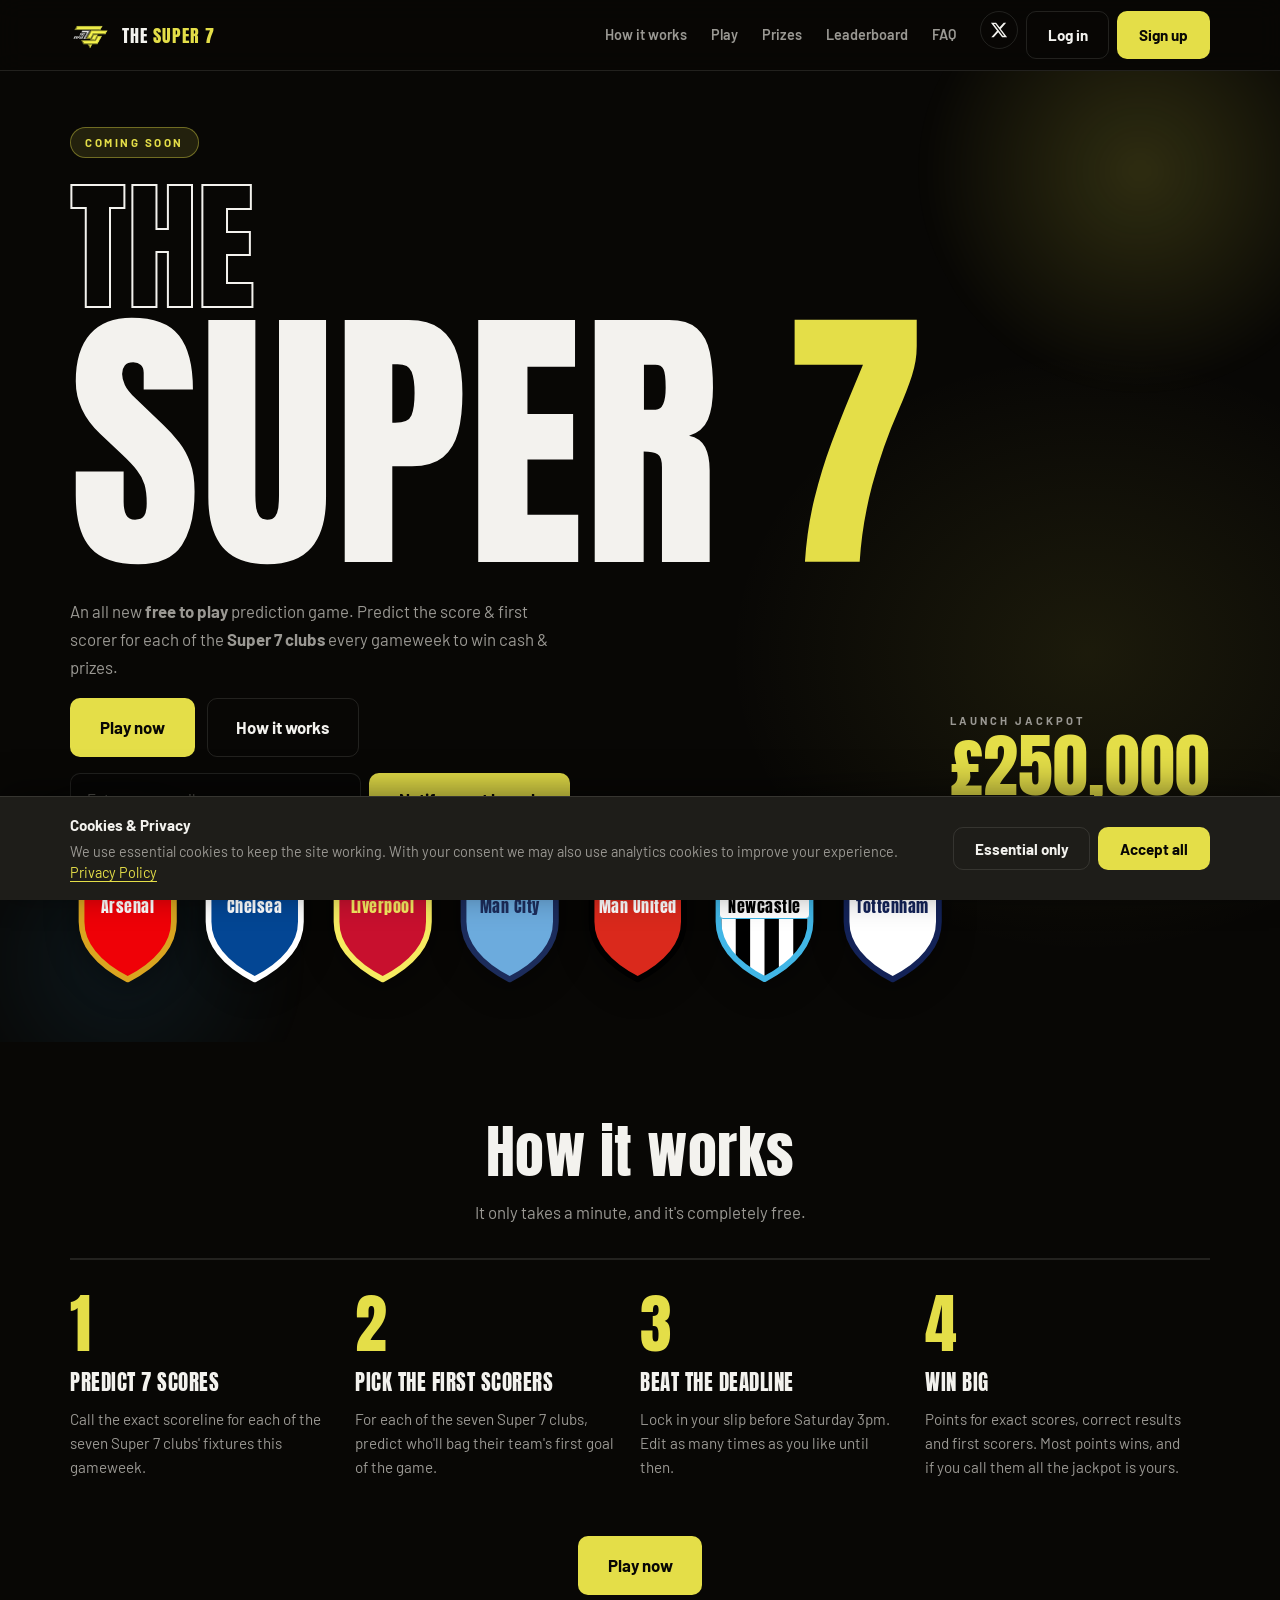
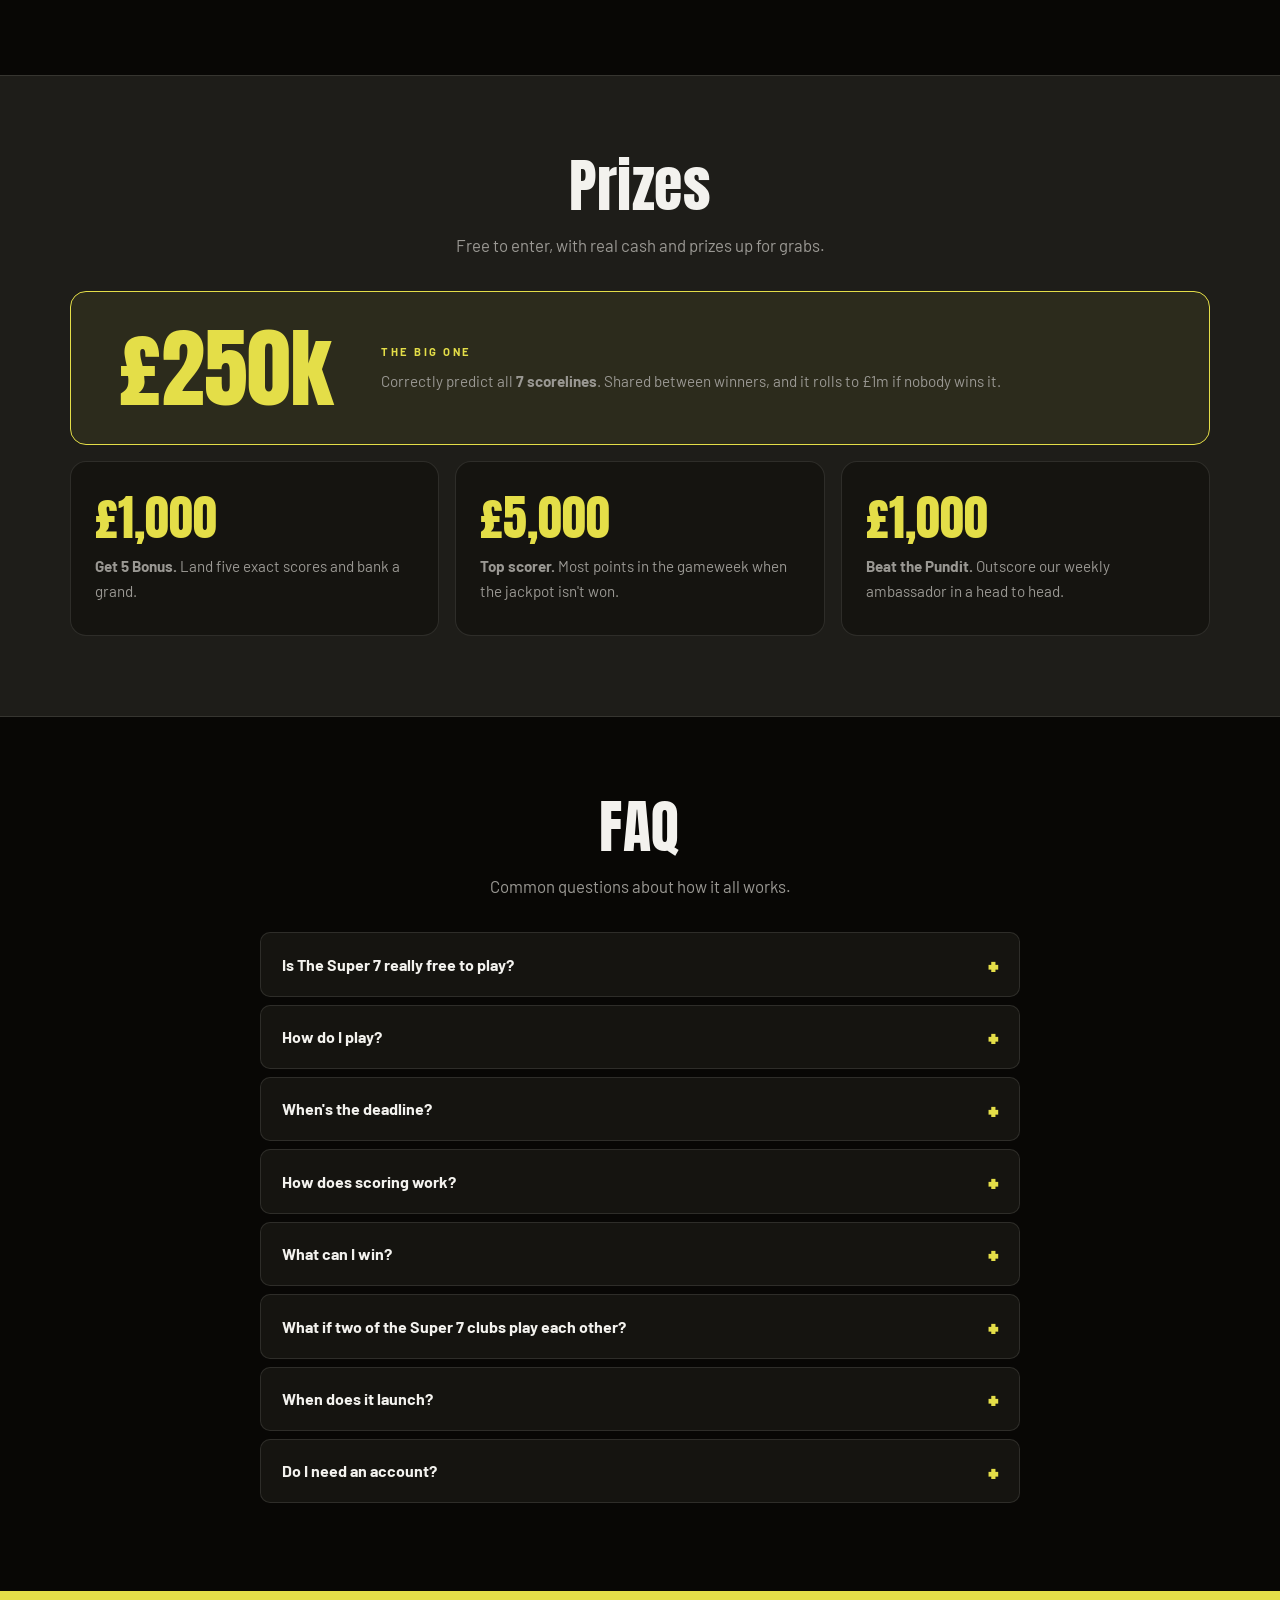
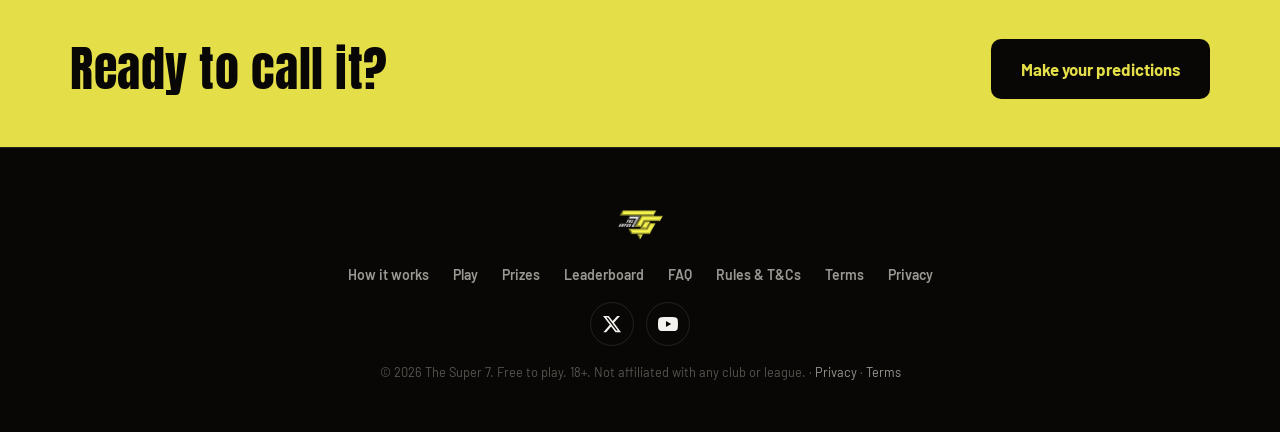
==== index.html @ 34faeeb1 "Footer: add YouTube icon link on all pages Co-Authored-By: Claude Sonnet 4.6 <noreply@anthropic.com>" ====
<!DOCTYPE html>
<html lang="en">
<head>
  <meta charset="UTF-8" />
  <meta name="viewport" content="width=device-width, initial-scale=1.0" />
  <title>The Super 7 | The Home of the Super 7</title>
  <meta name="description" content="An all new free to play football prediction game. Predict the score and first scorer for each of the Super 7 clubs every gameweek to win cash and prizes." />
  <link rel="canonical" href="https://www.thesuper7.com/" />
  <meta name="robots" content="index, follow" />
  <meta name="theme-color" content="#1A1B1D" />

  <!-- Open Graph / social sharing -->
  <meta property="og:type" content="website" />
  <meta property="og:site_name" content="The Super 7" />
  <meta property="og:title" content="The Super 7 | The Home of the Super 7" />
  <meta property="og:description" content="An all new free to play football prediction game. Predict the score and first scorer for each of the Super 7 clubs to win cash and prizes." />
  <meta property="og:url" content="https://www.thesuper7.com/" />
  <meta property="og:image" content="https://www.thesuper7.com/brand/assets/logo.png" />
  <meta name="twitter:card" content="summary" />
  <meta name="twitter:title" content="The Super 7" />
  <meta name="twitter:description" content="Free to play football prediction game. Win cash and prizes." />
  <meta name="twitter:image" content="https://www.thesuper7.com/brand/assets/logo.png" />

  <!-- Google Search Console: paste your verification token into content="" below -->
  <meta name="google-site-verification" content="REPLACE_WITH_YOUR_VERIFICATION_TOKEN" />

  <link rel="icon" href="brand/assets/logo.png" type="image/png" />
  <link rel="preconnect" href="https://fonts.googleapis.com" />
  <link rel="preconnect" href="https://fonts.gstatic.com" crossorigin />
  <link href="https://fonts.googleapis.com/css2?family=Anton&family=Barlow:wght@400;500;600;700;800&display=swap" rel="stylesheet" />
  <link rel="stylesheet" href="css/styles.css" />
</head>
<body>

  <!-- ===== Header ===== -->
  <header class="site-header" id="top">
    <div class="container header-inner">
      <a class="brand" href="index.html">
        <img src="brand/assets/logo.png" alt="" class="brand-mark" />
        <span class="brand-word"><span class="brand-the">THE</span> <span class="brand-s7">SUPER 7</span></span>
      </a>
      <nav class="nav" id="nav">
        <a href="#how">How it works</a>
        <a href="game.html">Play</a>
        <a href="#prizes">Prizes</a>
        <a href="leaderboard.html">Leaderboard</a>
        <a href="#faq">FAQ</a>
      </nav>
      <div class="header-actions">
        <a class="social social-sm" href="https://x.com/_TheSuper7_" target="_blank" rel="noopener" aria-label="The Super 7 on X">
          <svg viewBox="0 0 24 24" width="18" height="18" fill="currentColor" aria-hidden="true">
            <path d="M18.244 2.25h3.308l-7.227 8.26 8.502 11.24H16.17l-5.214-6.817L4.99 21.75H1.68l7.73-8.835L1.254 2.25H8.08l4.713 6.231zm-1.161 17.52h1.833L7.084 4.126H5.117z"/>
          </svg>
        </a>
        <a href="#" class="btn btn-ghost">Log in</a>
        <a href="#" class="btn btn-primary">Sign up</a>
      </div>
      <button class="menu-toggle" id="menuToggle" aria-label="Menu">&#9776;</button>
    </div>
  </header>

  <!-- ===== Hero ===== -->
  <section class="hero">
    <div class="hero-bg" aria-hidden="true"></div>
    <div class="container hero-inner">
      <p class="eyebrow">Coming soon</p>
      <h1 class="hero-title">
        <span class="ht-outline">THE</span>
        <span class="ht-main"><span class="ht-solid">SUPER</span> <span class="ht-accent">7</span></span>
      </h1>
      <div class="hero-foot">
        <div class="hero-foot-text">
          <p class="hero-sub">An all new <strong>free to play</strong> prediction game. Predict the score &amp; first scorer for each of the <strong>Super 7 clubs</strong> every gameweek to win cash &amp; prizes.</p>
          <div class="hero-cta">
            <a href="game.html" class="btn btn-primary btn-lg">Play now</a>
            <a href="#how" class="btn btn-ghost btn-lg">How it works</a>
          </div>
          <form class="notify" id="notify">
            <input type="email" id="notifyEmail" class="notify-input" placeholder="Enter your email" aria-label="Email address" required />
            <button type="submit" class="btn btn-primary btn-lg" id="notifyBtn">Notify me at launch</button>
          </form>
          <p class="notify-msg" id="notifyMsg" hidden>You're on the list. We'll email you the moment we kick off.</p>
        </div>
        <div class="jackpot">
          <span class="jackpot-label">Launch jackpot</span>
          <span class="jackpot-amount">£250,000</span>
          <span class="jackpot-note">Rolls over to £1,000,000</span>
        </div>
      </div>
      <div class="club-row" id="clubRow" aria-label="The Super 7 clubs"></div>
    </div>
  </section>

  <!-- ===== How it works ===== -->
  <section class="section" id="how">
    <div class="container">
      <h2 class="section-title">How it works</h2>
      <p class="section-lead">It only takes a minute, and it's completely free.</p>
      <div class="steps">
        <div class="step">
          <span class="step-num">1</span>
          <h3>Predict 7 scores</h3>
          <p>Call the exact scoreline for each of the seven Super 7 clubs' fixtures this gameweek.</p>
        </div>
        <div class="step">
          <span class="step-num">2</span>
          <h3>Pick the first scorers</h3>
          <p>For each of the seven Super 7 clubs, predict who'll bag their team's first goal of the game.</p>
        </div>
        <div class="step">
          <span class="step-num">3</span>
          <h3>Beat the deadline</h3>
          <p>Lock in your slip before Saturday 3pm. Edit as many times as you like until then.</p>
        </div>
        <div class="step">
          <span class="step-num">4</span>
          <h3>Win big</h3>
          <p>Points for exact scores, correct results and first scorers. Most points wins, and if you call them all the jackpot is yours.</p>
        </div>
      </div>
      <div class="section-cta">
        <a href="game.html" class="btn btn-primary btn-lg">Play now</a>
      </div>
    </div>
  </section>

  <!-- ===== Prizes ===== -->
  <section class="section section-alt" id="prizes">
    <div class="container">
      <h2 class="section-title">Prizes</h2>
      <p class="section-lead">Free to enter, with real cash and prizes up for grabs.</p>
      <div class="prizes">
        <div class="prize prize-feature">
          <span class="prize-amount">£250k</span>
          <div class="prize-body">
            <span class="prize-tag">The big one</span>
            <p>Correctly predict all <strong>7 scorelines</strong>. Shared between winners, and it rolls to £1m if nobody wins it.</p>
          </div>
        </div>
        <div class="prize">
          <span class="prize-amount">£1,000</span>
          <p><strong>Get 5 Bonus.</strong> Land five exact scores and bank a grand.</p>
        </div>
        <div class="prize">
          <span class="prize-amount">£5,000</span>
          <p><strong>Top scorer.</strong> Most points in the gameweek when the jackpot isn't won.</p>
        </div>
        <div class="prize">
          <span class="prize-amount">£1,000</span>
          <p><strong>Beat the Pundit.</strong> Outscore our weekly ambassador in a head to head.</p>
        </div>
      </div>
    </div>
  </section>

  <!-- ===== FAQ ===== -->
  <section class="section" id="faq">
    <div class="container">
      <h2 class="section-title">FAQ</h2>
      <p class="section-lead">Common questions about how it all works.</p>
      <div class="faq">
        <details class="faq-item">
          <summary>Is The Super 7 really free to play?</summary>
          <p>Yes, completely free. There's no entry fee and no purchase required. Just make your predictions and you're in with a chance to win cash and prizes.</p>
        </details>
        <details class="faq-item">
          <summary>How do I play?</summary>
          <p>Each gameweek you predict the final score of all seven Super 7 clubs' games, and pick each club's first goalscorer. Lock in your slip before the deadline and you're done.</p>
        </details>
        <details class="faq-item">
          <summary>When's the deadline?</summary>
          <p>Before the first of the seven games kicks off (usually Saturday at 3pm). You can edit your slip as many times as you like right up until then.</p>
        </details>
        <details class="faq-item">
          <summary>How does scoring work?</summary>
          <p>You earn points for correct results, more points for nailing the exact scoreline, and bonus points for calling a club's first goalscorer. The player with the most points wins. Full detail is in the <a href="rules.html">Rules &amp; T&amp;Cs</a>.</p>
        </details>
        <details class="faq-item">
          <summary>What can I win?</summary>
          <p>Cash and prizes every gameweek, including a rolling jackpot if you predict everything correctly. Exact prizes are confirmed in the <a href="rules.html">Rules &amp; T&amp;Cs</a>.</p>
        </details>
        <details class="faq-item">
          <summary>What if two of the Super 7 clubs play each other?</summary>
          <p>That derby fills one slot and a selected "wildcard" fixture fills the seventh, so you're always making seven predictions.</p>
        </details>
        <details class="faq-item">
          <summary>When does it launch?</summary>
          <p>Very soon. Drop your email in the <a href="#notify">Notify me</a> box at the top and we'll let you know the moment it goes live.</p>
        </details>
        <details class="faq-item">
          <summary>Do I need an account?</summary>
          <p>At launch you'll create a free account to save your slips and track your standing on the leaderboard. This site is currently a preview, so no account is needed yet.</p>
        </details>
      </div>
    </div>
  </section>

  <!-- ===== CTA strip ===== -->
  <section class="cta-strip">
    <div class="container cta-inner">
      <h2>Ready to call it?</h2>
      <a href="game.html" class="btn btn-primary btn-lg">Make your predictions</a>
    </div>
  </section>

  <!-- ===== Footer ===== -->
  <footer class="site-footer">
    <div class="container footer-inner">
      <div class="footer-brand">
        <img src="brand/assets/logo.png" alt="The Super 7" class="brand-mark" />
      </div>
      <nav class="footer-nav">
        <a href="#how">How it works</a>
        <a href="game.html">Play</a>
        <a href="#prizes">Prizes</a>
        <a href="leaderboard.html">Leaderboard</a>
        <a href="#faq">FAQ</a>
        <a href="rules.html">Rules &amp; T&amp;Cs</a>
        <a href="terms.html">Terms</a>
        <a href="privacy.html">Privacy</a>
      </nav>
      <div class="socials">
        <a class="social" href="https://x.com/_TheSuper7_" target="_blank" rel="noopener" aria-label="The Super 7 on X (Twitter)">
          <svg viewBox="0 0 24 24" width="20" height="20" fill="currentColor" aria-hidden="true">
            <path d="M18.244 2.25h3.308l-7.227 8.26 8.502 11.24H16.17l-5.214-6.817L4.99 21.75H1.68l7.73-8.835L1.254 2.25H8.08l4.713 6.231zm-1.161 17.52h1.833L7.084 4.126H5.117z"/>
          </svg>
        </a>
        <a class="social" href="https://www.youtube.com/@thesuper7official" target="_blank" rel="noopener" aria-label="The Super 7 on YouTube">
          <svg viewBox="0 0 24 24" width="20" height="20" fill="currentColor" aria-hidden="true">
            <path d="M23.498 6.186a3.016 3.016 0 0 0-2.122-2.136C19.505 3.545 12 3.545 12 3.545s-7.505 0-9.377.505A3.017 3.017 0 0 0 .502 6.186C0 8.07 0 12 0 12s0 3.93.502 5.814a3.016 3.016 0 0 0 2.122 2.136c1.871.505 9.376.505 9.376.505s7.505 0 9.377-.505a3.015 3.015 0 0 0 2.122-2.136C24 15.93 24 12 24 12s0-3.93-.502-5.814zM9.545 15.568V8.432L15.818 12l-6.273 3.568z"/>
          </svg>
        </a>
      </div>
      <p class="footer-legal">&copy; <span id="year"></span> The Super 7. Free to play. 18+. Not affiliated with any club or league. &middot; <a href="privacy.html">Privacy</a> &middot; <a href="terms.html">Terms</a></p>
    </div>
  </footer>

  <!-- ===== Cookie banner ===== -->
  <div class="cookie-banner" id="cookieBanner" role="dialog" aria-label="Cookie preferences">
    <div class="cookie-inner container">
      <div class="cookie-text">
        <strong>Cookies &amp; Privacy</strong>
        <p>We use essential cookies to keep the site working. With your consent we may also use analytics cookies to improve your experience. <a href="privacy.html">Privacy Policy</a></p>
      </div>
      <div class="cookie-actions">
        <button class="btn btn-ghost" id="cookieEssential">Essential only</button>
        <button class="btn btn-primary" id="cookieAccept">Accept all</button>
      </div>
    </div>
  </div>

  <script src="js/app.js"></script>
</body>
</html>
---- css/styles.css ----
/* The Super 7— styles */
@import url("../brand/tokens.css");

/* ============================================================
   Reset & base
   ============================================================ */
*, *::before, *::after { box-sizing: border-box; }

html { scroll-behavior: smooth; scroll-padding-top: 80px; }

body {
  margin: 0;
  font-family: var(--s7-font-body);
  background: var(--s7-ink);
  color: var(--s7-text);
  line-height: 1.6;
  -webkit-font-smoothing: antialiased;
}

h1, h2, h3 {
  font-family: var(--s7-font-display);
  font-weight: 400;
  letter-spacing: 0.5px;
  line-height: 1.05;
}
a { color: inherit; text-decoration: none; }
img { max-width: 100%; display: block; }

.container { width: min(1140px, 92vw); margin: 0 auto; }

/* ============================================================
   Buttons
   ============================================================ */
.btn {
  display: inline-flex;
  align-items: center;
  justify-content: center;
  gap: var(--sp-2);
  padding: 0.7rem 1.3rem;
  border-radius: var(--s7-radius);
  font-family: var(--s7-font-body);
  font-weight: 700;
  font-size: 0.95rem;
  cursor: pointer;
  border: 1.5px solid transparent;
  transition: transform 0.12s ease, background 0.15s ease,
              color 0.15s ease, border-color 0.15s ease, box-shadow 0.2s ease;
  white-space: nowrap;
}
.btn:hover { transform: translateY(-2px); }
.btn:active { transform: translateY(0); }

.btn-primary {
  background: var(--s7-yellow);
  color: var(--s7-ink);
}
.btn-primary:hover {
  background: var(--s7-yellow-hover);
  box-shadow: 0 10px 26px oklch(0.88 0.165 107 / 0.38);
}
.btn-primary:disabled {
  background: var(--s7-graphite);
  color: var(--s7-slate);
  cursor: not-allowed;
  transform: none;
  box-shadow: none;
}
.btn-ghost {
  background: transparent;
  color: var(--s7-text);
  border-color: var(--s7-border);
}
.btn-ghost:hover {
  border-color: var(--s7-yellow);
  color: var(--s7-yellow);
}
.btn-lg { padding: 0.95rem 1.8rem; font-size: 1.05rem; }

/* ============================================================
   Header
   ============================================================ */
.site-header {
  position: sticky;
  top: 0;
  z-index: 50;
  background: oklch(0.13 0.008 95 / 0.88);
  backdrop-filter: blur(12px);
  -webkit-backdrop-filter: blur(12px);
  border-bottom: 1px solid var(--s7-border);
}
.header-inner {
  display: flex;
  align-items: center;
  gap: var(--sp-6);
  height: 70px;
}
.brand { display: flex; align-items: center; gap: var(--sp-3); }
.brand-mark { height: 40px; width: auto; }
.footer-brand .brand-mark { height: 52px; }
.brand-word {
  font-family: var(--s7-font-display);
  font-size: 1.15rem;
  letter-spacing: 1px;
  line-height: 1;
  white-space: nowrap;
}
.brand-the { color: var(--s7-offwhite); }
.brand-s7  { color: var(--s7-yellow); }

.nav {
  display: flex;
  gap: var(--sp-6);
  margin-left: auto;
  font-weight: 600;
  font-size: 0.9rem;
}
.nav a {
  color: var(--s7-text-muted);
  transition: color 0.15s;
}
.nav a:hover { color: var(--s7-yellow); }

.header-actions { display: flex; gap: var(--sp-2); }
.menu-toggle {
  display: none;
  background: none;
  border: 0;
  color: var(--s7-text);
  font-size: 1.5rem;
  cursor: pointer;
  padding: var(--sp-2);
}

/* ============================================================
   Hero
   ============================================================ */
.hero {
  position: relative;
  padding: 3.5rem 0 3.5rem;
  overflow: hidden;
}

.hero-bg {
  position: absolute;
  inset: 0;
  z-index: 0;
  background:
    radial-gradient(600px 500px at 85% 60%,
      oklch(0.88 0.165 107 / 0.09), transparent 60%);
}

.hero-inner {
  position: relative;
  z-index: 1;
}

.eyebrow {
  display: inline-block;
  background: oklch(0.88 0.165 107 / 0.12);
  border: 1px solid oklch(0.88 0.165 107 / 0.4);
  color: var(--s7-yellow);
  font-weight: 700;
  font-size: 0.72rem;
  letter-spacing: 2.5px;
  text-transform: uppercase;
  padding: 0.32rem 0.9rem;
  border-radius: 999px;
  margin: 0 0 var(--sp-4);
}

/* Stacked headline — THE (outline) / SUPER (solid) / 7 (accent) */
.hero-title {
  display: flex;
  flex-direction: column;
  margin: 0;
  gap: 0;
}
.ht-outline {
  font-family: var(--s7-font-display);
  font-size: clamp(3rem, 11vw, 9rem);
  color: transparent;
  -webkit-text-stroke: 2px var(--s7-offwhite);
  line-height: 1.05;
}
.ht-main {
  display: block;
  font-family: var(--s7-font-display);
  font-size: clamp(4.5rem, 22vw, 18rem);
  line-height: 0.87;
  white-space: nowrap;
}
.ht-solid { color: var(--s7-offwhite); }
.ht-accent { color: var(--s7-yellow); }

/* Hero footer: copy left, jackpot right */
.hero-foot {
  display: flex;
  align-items: flex-end;
  justify-content: space-between;
  gap: var(--sp-8);
  margin-top: var(--sp-8);
  flex-wrap: wrap;
}
.hero-foot-text {
  display: flex;
  flex-direction: column;
  gap: var(--sp-4);
  max-width: 500px;
}
.hero-sub {
  margin: 0;
  color: var(--s7-text-muted);
  font-size: 1.05rem;
  line-height: 1.65;
}
.hero-cta {
  display: flex;
  gap: var(--sp-3);
  flex-wrap: wrap;
}

/* Notify form */
.notify {
  display: flex;
  gap: var(--sp-2);
  flex-wrap: wrap;
}
.notify-input {
  flex: 1 1 200px;
  padding: 0.9rem 1rem;
  font-size: 0.95rem;
  font-family: var(--s7-font-body);
  background: oklch(0.13 0.008 95 / 0.6);
  color: var(--s7-text);
  border: 1.5px solid var(--s7-border);
  border-radius: var(--s7-radius);
}
.notify-input::placeholder { color: var(--s7-slate); }
.notify-input:focus {
  outline: none;
  border-color: var(--s7-yellow);
}
.notify-msg {
  color: var(--s7-yellow);
  font-weight: 700;
  font-size: 0.9rem;
  margin: 0;
}

/* Jackpot */
.jackpot {
  display: flex;
  flex-direction: column;
  align-items: flex-start;
  gap: var(--sp-1);
  flex-shrink: 0;
}
.jackpot-label {
  font: 700 0.7rem/1 var(--s7-font-body);
  text-transform: uppercase;
  letter-spacing: 3px;
  color: var(--s7-text-muted);
}
.jackpot-amount {
  font: 400 clamp(2.8rem, 5.5vw, 4.5rem)/1 var(--s7-font-display);
  color: var(--s7-yellow);
}
.jackpot-note {
  font-size: 0.82rem;
  color: var(--s7-text-muted);
}

/* Club shields row */
.club-row {
  display: grid;
  grid-template-columns: repeat(7, 1fr);
  gap: 12px;
  max-width: 880px;
  margin: var(--sp-8) 0 0;
}
.shield {
  position: relative;
  filter: drop-shadow(0 6px 16px oklch(0 0 0 / 0.45));
  transition: transform 0.25s ease, filter 0.25s ease;
}
.shield:hover {
  transform: translateY(-7px) scale(1.05);
  filter: drop-shadow(0 16px 28px oklch(0 0 0 / 0.55));
}
.shield-svg { width: 100%; height: auto; display: block; }
.shield-name {
  position: absolute;
  inset: 0;
  display: flex;
  align-items: center;
  justify-content: center;
  padding: 0 14% 26%;
  text-align: center;
  font-family: var(--s7-font-display);
  font-size: 1rem;
  letter-spacing: 0.5px;
  line-height: 1.05;
}
.name-chip {
  background: #fff;
  color: #000;
  padding: 3px 8px;
  border-radius: 4px;
  border: 1px solid #fff;
}

/* ============================================================
   Sections
   ============================================================ */
.section { padding: 5rem 0; }
.section-alt {
  background: var(--s7-charcoal);
  border-top: 1px solid var(--s7-border);
  border-bottom: 1px solid var(--s7-border);
}
.section-title {
  font-size: clamp(2.4rem, 6vw, 3.6rem);
  margin: 0;
  text-align: center;
}
.section-lead {
  text-align: center;
  color: var(--s7-text-muted);
  margin: var(--sp-4) 0 var(--sp-8);
  font-size: 1.05rem;
}
.page-top { min-height: 62vh; }
.section-cta { text-align: center; margin-top: var(--sp-8); }

/* Steps — editorial: no card backgrounds, big numbers */
.steps {
  display: grid;
  grid-template-columns: repeat(4, 1fr);
  gap: 0;
}
.step {
  padding: var(--sp-8) var(--sp-6) var(--sp-6) 0;
  border-top: 2px solid var(--s7-border);
}
.step-num {
  font: 400 clamp(3rem, 5vw, 4.5rem)/1 var(--s7-font-display);
  color: var(--s7-yellow);
  display: block;
  margin-bottom: var(--sp-4);
}
.step h3 {
  font: 400 1.3rem/1.1 var(--s7-font-display);
  text-transform: uppercase;
  letter-spacing: 0.5px;
  margin: 0 0 var(--sp-3);
}
.step p {
  margin: 0;
  color: var(--s7-text-muted);
  font-size: 0.95rem;
  line-height: 1.6;
}

/* Socials */
.socials { display: flex; gap: var(--sp-3); justify-content: center; }
.social {
  width: 44px;
  height: 44px;
  border-radius: 50%;
  display: grid;
  place-items: center;
  border: 1px solid var(--s7-border);
  color: var(--s7-text);
  transition: transform 0.12s ease, border-color 0.15s, color 0.15s, box-shadow 0.2s;
}
.social:hover {
  border-color: var(--s7-yellow);
  color: var(--s7-yellow);
  transform: translateY(-2px);
  box-shadow: 0 6px 18px oklch(0.88 0.165 107 / 0.22);
}
.social-sm { width: 38px; height: 38px; }

/* ============================================================
   Prizes
   ============================================================ */
.prizes {
  display: grid;
  grid-template-columns: repeat(3, 1fr);
  gap: var(--sp-4);
}
.prize {
  background: var(--s7-graphite);
  border: 1px solid var(--s7-border);
  border-radius: var(--s7-radius-lg);
  padding: var(--sp-8) var(--sp-6);
  transition: transform 0.2s ease, border-color 0.2s ease;
}
.prize:hover {
  transform: translateY(-5px);
  border-color: oklch(0.82 0.006 95 / 0.35);
}
.prize-amount {
  font: 400 clamp(2.4rem, 5vw, 3rem)/1 var(--s7-font-display);
  color: var(--s7-yellow);
  display: block;
  margin-bottom: var(--sp-3);
}
.prize p {
  margin: 0;
  color: var(--s7-text-muted);
  font-size: 0.95rem;
  line-height: 1.6;
}

.prize-feature {
  grid-column: 1 / -1;
  display: flex;
  flex-direction: row;
  align-items: center;
  gap: var(--sp-12);
  background: oklch(0.88 0.165 107 / 0.07);
  border: 1.5px solid var(--s7-yellow);
  padding: var(--sp-8) var(--sp-12);
}
.prize-feature .prize-body { flex: 1; }
.prize-feature .prize-amount {
  font-size: clamp(3.5rem, 7vw, 5.5rem);
  flex-shrink: 0;
  margin-bottom: 0;
}
.prize-tag {
  text-transform: uppercase;
  letter-spacing: 2.5px;
  font-size: 0.7rem;
  font-weight: 700;
  color: var(--s7-yellow);
  display: block;
  margin-bottom: var(--sp-2);
}

/* ============================================================
   FAQ
   ============================================================ */
.faq { max-width: 760px; margin: 0 auto; }
.faq-item {
  border: 1px solid var(--s7-border);
  border-radius: var(--s7-radius);
  margin-bottom: var(--sp-2);
  background: var(--s7-graphite);
  overflow: hidden;
  transition: border-color 0.2s;
}
.faq-item:hover { border-color: oklch(0.82 0.006 95 / 0.35); }
.faq-item[open] { border-color: var(--s7-yellow); }
.faq-item summary {
  cursor: pointer;
  padding: 1.1rem 1.3rem;
  font-weight: 700;
  font-size: 1rem;
  list-style: none;
  display: flex;
  justify-content: space-between;
  align-items: center;
  gap: var(--sp-4);
}
.faq-item summary::-webkit-details-marker { display: none; }
.faq-item summary::after {
  content: "+";
  color: var(--s7-yellow);
  font-size: 1.7rem;
  line-height: 1;
  font-family: var(--s7-font-display);
  flex-shrink: 0;
}
.faq-item[open] summary::after { content: "–"; }
.faq-item p { margin: 0; padding: 0 1.3rem 1.2rem; color: var(--s7-text-muted); }
.faq-item a { color: var(--s7-yellow); }

/* ============================================================
   CTA strip
   ============================================================ */
.cta-strip { background: var(--s7-yellow); color: var(--s7-ink); }
.cta-inner {
  display: flex;
  align-items: center;
  justify-content: space-between;
  gap: var(--sp-6);
  padding: var(--sp-12) 0;
  flex-wrap: wrap;
}
.cta-strip h2 {
  margin: 0;
  font-size: clamp(2rem, 5vw, 3rem);
}
.cta-strip .btn-primary {
  background: var(--s7-ink);
  color: var(--s7-yellow);
}
.cta-strip .btn-primary:hover { background: var(--s7-graphite); box-shadow: none; }

/* ============================================================
   Footer
   ============================================================ */
.site-footer {
  background: var(--s7-ink);
  padding: var(--sp-12) 0;
  border-top: 1px solid var(--s7-border);
}
.footer-inner {
  display: flex;
  flex-direction: column;
  align-items: center;
  gap: var(--sp-4);
  text-align: center;
}
.footer-brand { display: flex; align-items: center; gap: var(--sp-3); }
.footer-nav {
  display: flex;
  gap: var(--sp-6);
  color: var(--s7-text-muted);
  font-weight: 600;
  font-size: 0.88rem;
  flex-wrap: wrap;
  justify-content: center;
}
.footer-nav a:hover { color: var(--s7-yellow); }
.footer-legal {
  color: var(--s7-slate);
  font-size: 0.8rem;
  margin: 0;
  max-width: 580px;
  line-height: 1.7;
}
.footer-legal a { color: var(--s7-text-muted); }
.footer-legal a:hover { color: var(--s7-yellow); }

/* ============================================================
   Cookie banner
   ============================================================ */
.cookie-banner {
  position: fixed;
  bottom: 0;
  left: 0;
  right: 0;
  z-index: 200;
  background: var(--s7-charcoal);
  border-top: 1px solid var(--s7-border);
  box-shadow: 0 -8px 32px oklch(0 0 0 / 0.45);
  transform: translateY(100%);
  transition: transform 0.4s cubic-bezier(0.22, 0.68, 0, 1.2);
}
.cookie-banner.visible { transform: translateY(0); }
.cookie-inner {
  display: flex;
  align-items: center;
  gap: var(--sp-6);
  flex-wrap: wrap;
  padding: var(--sp-4) 0;
}
.cookie-text { flex: 1 1 300px; font-size: 0.9rem; }
.cookie-text strong { display: block; margin-bottom: 0.2rem; font-size: 0.95rem; }
.cookie-text p { margin: 0; color: var(--s7-text-muted); line-height: 1.5; }
.cookie-text a { color: var(--s7-yellow); text-decoration: underline; text-underline-offset: 3px; }
.cookie-actions { display: flex; gap: var(--sp-2); flex-shrink: 0; }

/* ============================================================
   Game — Predictor slip
   ============================================================ */
.play-head {
  display: flex;
  justify-content: space-between;
  align-items: flex-end;
  flex-wrap: wrap;
  gap: var(--sp-4);
  margin-bottom: var(--sp-6);
}
.play-head .section-title { text-align: left; }
.play-head .section-lead { text-align: left; margin: var(--sp-3) 0 0; }

.deadline { text-align: right; }
.deadline-label {
  display: block;
  text-transform: uppercase;
  letter-spacing: 1.5px;
  font-size: 0.68rem;
  font-weight: 700;
  color: var(--s7-text-muted);
  margin-bottom: 0.2rem;
}
.deadline-timer {
  font: 400 2rem/1 var(--s7-font-display);
  color: var(--s7-yellow);
  font-variant-numeric: tabular-nums;
}

.slip {
  background: var(--s7-graphite);
  border: 1px solid var(--s7-border);
  border-radius: var(--s7-radius-lg);
  overflow: hidden;
}

.fixtures { display: flex; flex-direction: column; }

/* Fixture row — club accent as top border (not side stripe) */
.fixture {
  display: flex;
  flex-direction: column;
  gap: var(--sp-4);
  padding: var(--sp-6);
  border-top: 3px solid var(--club-accent, var(--s7-border));
  border-bottom: 1px solid var(--s7-border);
  transition: background 0.2s ease;
}
.fixture:last-child { border-bottom: 0; }
.fixture.done {
  background: oklch(0.88 0.165 107 / 0.04);
}

.fixture-date {
  font: 600 0.7rem/1 var(--s7-font-body);
  text-transform: uppercase;
  letter-spacing: 0.8px;
  color: var(--s7-text-muted);
}

.fixture-main {
  display: grid;
  grid-template-columns: 1fr auto 1fr;
  align-items: center;
  gap: var(--sp-4);
}

.team { display: flex; align-items: center; gap: var(--sp-3); }
.team.away { flex-direction: row-reverse; }
.team-name {
  font: 700 0.9rem/1.2 var(--s7-font-body);
  text-transform: uppercase;
  letter-spacing: 0.3px;
}
.team-badge {
  width: 36px;
  height: 36px;
  border-radius: 50%;
  display: grid;
  place-items: center;
  color: #fff;
  font: 800 0.62rem/1 var(--s7-font-body);
  flex: 0 0 auto;
}

/* Score controls */
.score {
  display: flex;
  align-items: center;
  gap: var(--sp-2);
}
.score-control {
  display: flex;
  align-items: center;
  gap: var(--sp-1);
}
.score-btn {
  width: 40px;
  height: 40px;
  border: 1.5px solid var(--s7-border);
  background: transparent;
  color: var(--s7-yellow);
  cursor: pointer;
  font-weight: 800;
  font-size: 1.25rem;
  line-height: 1;
  border-radius: var(--s7-radius);
  display: grid;
  place-items: center;
  transition: background 0.12s, border-color 0.12s, transform 0.1s;
  flex-shrink: 0;
}
.score-btn:hover {
  background: oklch(0.88 0.165 107 / 0.14);
  border-color: var(--s7-yellow);
}
.score-btn:active { transform: scale(0.88); }

.score-val {
  font: 400 2.4rem/1 var(--s7-font-display);
  font-variant-numeric: tabular-nums;
  min-width: 2ch;
  text-align: center;
  color: var(--s7-text);
}
.score-dash {
  color: var(--s7-text-muted);
  font-weight: 700;
  font-size: 1.1rem;
}

/* First scorer row */
.fixture-scorer {
  display: flex;
  align-items: center;
  justify-content: center;
  gap: var(--sp-3);
  flex-wrap: wrap;
}
.fixture-scorer label {
  display: inline-flex;
  align-items: center;
  gap: var(--sp-2);
  font: 600 0.78rem/1 var(--s7-font-body);
  color: var(--s7-text-muted);
  text-transform: uppercase;
  letter-spacing: 0.8px;
}
.scorer-badge {
  width: 24px;
  height: 24px;
  border-radius: 50%;
  display: grid;
  place-items: center;
  color: #fff;
  font: 800 0.55rem/1 var(--s7-font-body);
  border: 1.5px solid oklch(1 0 0 / 0.22);
  flex-shrink: 0;
}
.scorer-input {
  background: oklch(0.13 0.008 95);
  color: var(--s7-text);
  border: 1.5px solid var(--s7-border);
  border-radius: var(--s7-radius);
  padding: 0.55rem 0.85rem;
  font-family: var(--s7-font-body);
  font-size: 0.92rem;
  min-width: 220px;
}
.scorer-input::placeholder { color: var(--s7-slate); }
.scorer-input:focus {
  outline: none;
  border-color: var(--s7-yellow);
}

/* Done badge */
.fixture-done-badge {
  display: flex;
  justify-content: flex-end;
  align-items: center;
  gap: 0.3rem;
  font: 700 0.72rem/1 var(--s7-font-body);
  letter-spacing: 0.6px;
  text-transform: uppercase;
  color: var(--s7-success);
}

/* Golden predictor strip */
.golden {
  display: flex;
  align-items: center;
  justify-content: space-between;
  gap: var(--sp-4);
  padding: var(--sp-6);
  background: oklch(0.88 0.165 107 / 0.06);
  border-bottom: 1px solid var(--s7-border);
  flex-wrap: wrap;
}
.golden-text h3 { margin: 0 0 0.2rem; font-size: 1.3rem; }
.golden-text p { margin: 0; color: var(--s7-text-muted); font-size: 0.92rem; }
.golden-input {
  width: 110px;
  padding: 0.8rem;
  font-size: 1.4rem;
  font-family: var(--s7-font-display);
  text-align: center;
  background: var(--s7-ink);
  color: var(--s7-yellow);
  border: 1.5px solid var(--s7-border);
  border-radius: var(--s7-radius);
  font-variant-numeric: tabular-nums;
}
.golden-input:focus { outline: none; border-color: var(--s7-yellow); }

/* Slip footer */
.slip-footer {
  display: flex;
  justify-content: space-between;
  align-items: center;
  gap: var(--sp-4);
  padding: var(--sp-4) var(--sp-6);
  background: oklch(0.13 0.008 95 / 0.5);
  flex-wrap: wrap;
}
.slip-status {
  margin: 0;
  font: 600 0.9rem/1 var(--s7-font-body);
  color: var(--s7-text-muted);
}
.slip-status.ready { color: var(--s7-yellow); }
.slip-actions { display: flex; gap: var(--sp-3); }
.demo-note {
  text-align: center;
  color: var(--s7-slate);
  font-size: 0.82rem;
  margin-top: var(--sp-4);
}

/* ============================================================
   Leaderboard
   ============================================================ */
.table-wrap {
  overflow-x: auto;
  border: 1px solid var(--s7-border);
  border-radius: var(--s7-radius-lg);
  background: var(--s7-graphite);
}
.leaderboard {
  width: 100%;
  border-collapse: collapse;
}
.leaderboard th,
.leaderboard td {
  padding: 0.9rem 1.2rem;
  text-align: left;
}
.leaderboard thead th {
  background: oklch(0.13 0.008 95 / 0.6);
  text-transform: uppercase;
  letter-spacing: 1px;
  font: 700 0.72rem/1 var(--s7-font-body);
  color: var(--s7-text-muted);
}
.leaderboard tbody tr {
  border-top: 1px solid var(--s7-border);
  transition: background 0.15s;
}
.leaderboard tbody tr:hover {
  background: oklch(0.88 0.165 107 / 0.04);
}
/* Top 3 ranks */
.leaderboard tbody tr:nth-child(1) td:first-child { color: var(--s7-yellow); }
.leaderboard tbody tr:nth-child(2) td:first-child { color: oklch(0.82 0.006 95); }
.leaderboard tbody tr:nth-child(3) td:first-child { color: oklch(0.65 0.09 55); }
.leaderboard .num { text-align: right; }
.leaderboard td.num {
  font: 400 1.4rem/1 var(--s7-font-display);
  font-variant-numeric: tabular-nums;
  color: var(--s7-yellow);
}
.lb-rank {
  font: 400 1.4rem/1 var(--s7-font-display);
  font-variant-numeric: tabular-nums;
}

/* ============================================================
   Legal pages
   ============================================================ */
.legal-page { padding: 3.5rem 0 5rem; }
.legal-content { max-width: 800px; margin: 0 auto; }
.legal-content h1 {
  font-size: clamp(2.2rem, 6vw, 3.4rem);
  color: var(--s7-yellow);
  margin: 0 0 0.3rem;
}
.legal-content h2 {
  font-size: 1.3rem;
  margin: 2.4rem 0 0.6rem;
  border-top: 1px solid var(--s7-border);
  padding-top: var(--sp-4);
}
.legal-content h3 {
  font-size: 1.05rem;
  margin: 1.4rem 0 0.4rem;
  color: var(--s7-text);
}
.legal-content p,
.legal-content li { color: var(--s7-text-muted); line-height: 1.75; }
.legal-content ul { padding-left: 1.2rem; }
.legal-content li { margin-bottom: var(--sp-2); }
.legal-updated { color: var(--s7-slate); font-size: 0.88rem; margin-top: 0; }
.legal-note {
  background: oklch(0.88 0.165 107 / 0.08);
  border: 1px solid oklch(0.88 0.165 107 / 0.5);
  border-radius: var(--s7-radius);
  padding: var(--sp-4) var(--sp-6);
  color: var(--s7-text);
  margin: var(--sp-6) 0;
  font-size: 0.95rem;
}
.back-link {
  display: inline-flex;
  align-items: center;
  gap: var(--sp-2);
  color: var(--s7-text-muted);
  font-weight: 600;
  font-size: 0.9rem;
  margin-bottom: var(--sp-6);
}
.back-link::before { content: "←"; }
.back-link:hover { color: var(--s7-yellow); }

/* ============================================================
   Modal
   ============================================================ */
.modal {
  position: fixed;
  inset: 0;
  z-index: 100;
  display: none;
  place-items: center;
  background: oklch(0 0 0 / 0.72);
  padding: var(--sp-4);
}
.modal.open { display: grid; }
.modal-card {
  background: var(--s7-charcoal);
  border: 1px solid var(--s7-yellow);
  border-radius: var(--s7-radius-lg);
  padding: var(--sp-12);
  text-align: center;
  max-width: 420px;
  width: 100%;
}
.modal-check {
  width: 64px;
  height: 64px;
  margin: 0 auto var(--sp-4);
  border-radius: 50%;
  background: var(--s7-yellow);
  color: var(--s7-ink);
  font-size: 2rem;
  display: grid;
  place-items: center;
  font-weight: 800;
}
.modal-card h3 { font-size: 2rem; margin: 0 0 var(--sp-2); }
.modal-card p { color: var(--s7-text-muted); margin: 0 0 var(--sp-6); }

/* ============================================================
   Motion & animations
   ============================================================ */
@keyframes s7-floatA {
  0%, 100% { transform: translate(0, 0); }
  50%       { transform: translate(36px, 26px); }
}
@keyframes s7-floatB {
  0%, 100% { transform: translate(0, 0); }
  50%       { transform: translate(-42px, 18px); }
}
@keyframes s7-pop {
  from { opacity: 0; transform: translateY(14px) scale(0.95); }
  to   { opacity: 1; transform: none; }
}

.hero::before {
  content: "";
  position: absolute;
  pointer-events: none;
  z-index: 0;
  width: 480px;
  height: 480px;
  top: -140px;
  right: -100px;
  border-radius: 50%;
  background: radial-gradient(circle, oklch(0.88 0.165 107 / 0.18), transparent 65%);
  filter: blur(8px);
  animation: s7-floatA 16s ease-in-out infinite;
}
.hero-bg::before {
  content: "";
  position: absolute;
  pointer-events: none;
  z-index: 0;
  width: 400px;
  height: 400px;
  bottom: -120px;
  left: -80px;
  border-radius: 50%;
  background: radial-gradient(circle, oklch(0.62 0.12 240 / 0.12), transparent 65%);
  filter: blur(8px);
  animation: s7-floatB 20s ease-in-out infinite;
}

/* Shield entrance stagger */
.shield { animation: s7-pop 0.55s ease both; }
.shield:nth-child(1) { animation-delay: 0.04s; }
.shield:nth-child(2) { animation-delay: 0.10s; }
.shield:nth-child(3) { animation-delay: 0.16s; }
.shield:nth-child(4) { animation-delay: 0.22s; }
.shield:nth-child(5) { animation-delay: 0.28s; }
.shield:nth-child(6) { animation-delay: 0.34s; }
.shield:nth-child(7) { animation-delay: 0.40s; }

/* Scroll reveal */
.reveal {
  opacity: 0;
  transform: translateY(24px);
  transition: opacity 0.65s ease, transform 0.65s ease;
}
.reveal.in { opacity: 1; transform: none; }

/* Reduced motion */
@media (prefers-reduced-motion: reduce) {
  *, *::before, *::after { animation: none !important; transition: none !important; }
  .reveal { opacity: 1; transform: none; }
}

/* ============================================================
   Responsive
   ============================================================ */
@media (max-width: 860px) {
  .nav { display: none; }
  .nav.open {
    display: flex;
    position: absolute;
    top: 70px;
    left: 0;
    right: 0;
    flex-direction: column;
    gap: var(--sp-4);
    background: var(--s7-charcoal);
    padding: var(--sp-6) 5vw;
    border-bottom: 1px solid var(--s7-border);
    box-shadow: var(--s7-shadow);
  }
  .nav.open a { font-size: 1.1rem; }
  .header-actions { margin-left: auto; }
  .header-actions .btn-ghost { display: none; }
  .menu-toggle { display: block; }
  .steps { grid-template-columns: repeat(2, 1fr); }
  .prizes { grid-template-columns: 1fr 1fr; }
  .prize-feature { grid-column: 1 / -1; }
  .play-head { flex-direction: column; align-items: flex-start; }
  .deadline { text-align: left; }
  .club-row { grid-template-columns: repeat(4, 1fr); max-width: 520px; }
  .hero-foot { flex-direction: column; align-items: flex-start; }
  .jackpot { flex-direction: row; align-items: baseline; gap: var(--sp-3); }
}

@media (max-width: 560px) {
  .header-inner { gap: var(--sp-3); }
  .brand-mark { height: 44px; }
  .hero { padding: 2.5rem 0 2.5rem; }
  .ht-outline { -webkit-text-stroke-width: 1.5px; }
  .steps, .prizes { grid-template-columns: 1fr; }
  .prize-feature { flex-direction: column; align-items: flex-start; gap: var(--sp-4); padding: var(--sp-6); }
  .prize-feature .prize-amount { font-size: clamp(2.5rem, 8vw, 3.5rem); }
  .fixture { padding: var(--sp-4) var(--sp-3); }
  .fixture-main { gap: var(--sp-2); }
  .scorer-input { min-width: 0; flex: 1 1 100%; }
  .fixture-scorer label { font-size: 0.7rem; }
  .team { gap: var(--sp-2); }
  .team-name { font-size: 0.78rem; }
  .team-badge { width: 30px; height: 30px; font-size: 0.55rem; }
  .score-val { font-size: 1.8rem; }
  .score-btn { width: 34px; height: 34px; }
  .club-row { grid-template-columns: repeat(3, 1fr); }
  .shield-name { font-size: 0.8rem; padding-bottom: 24%; }
  .notify { flex-direction: column; }
  .notify-input, .notify .btn { width: 100%; }
  .btn-lg { width: 100%; }
  .hero-cta { flex-direction: column; }
  .jackpot { flex-direction: column; gap: var(--sp-1); }
  .cta-inner { flex-direction: column; text-align: center; }
  .section { padding: 3.5rem 0; }
  .cookie-inner { flex-direction: column; align-items: stretch; }
  .cookie-actions { flex-direction: row; }
  .cookie-actions .btn { flex: 1; }
}
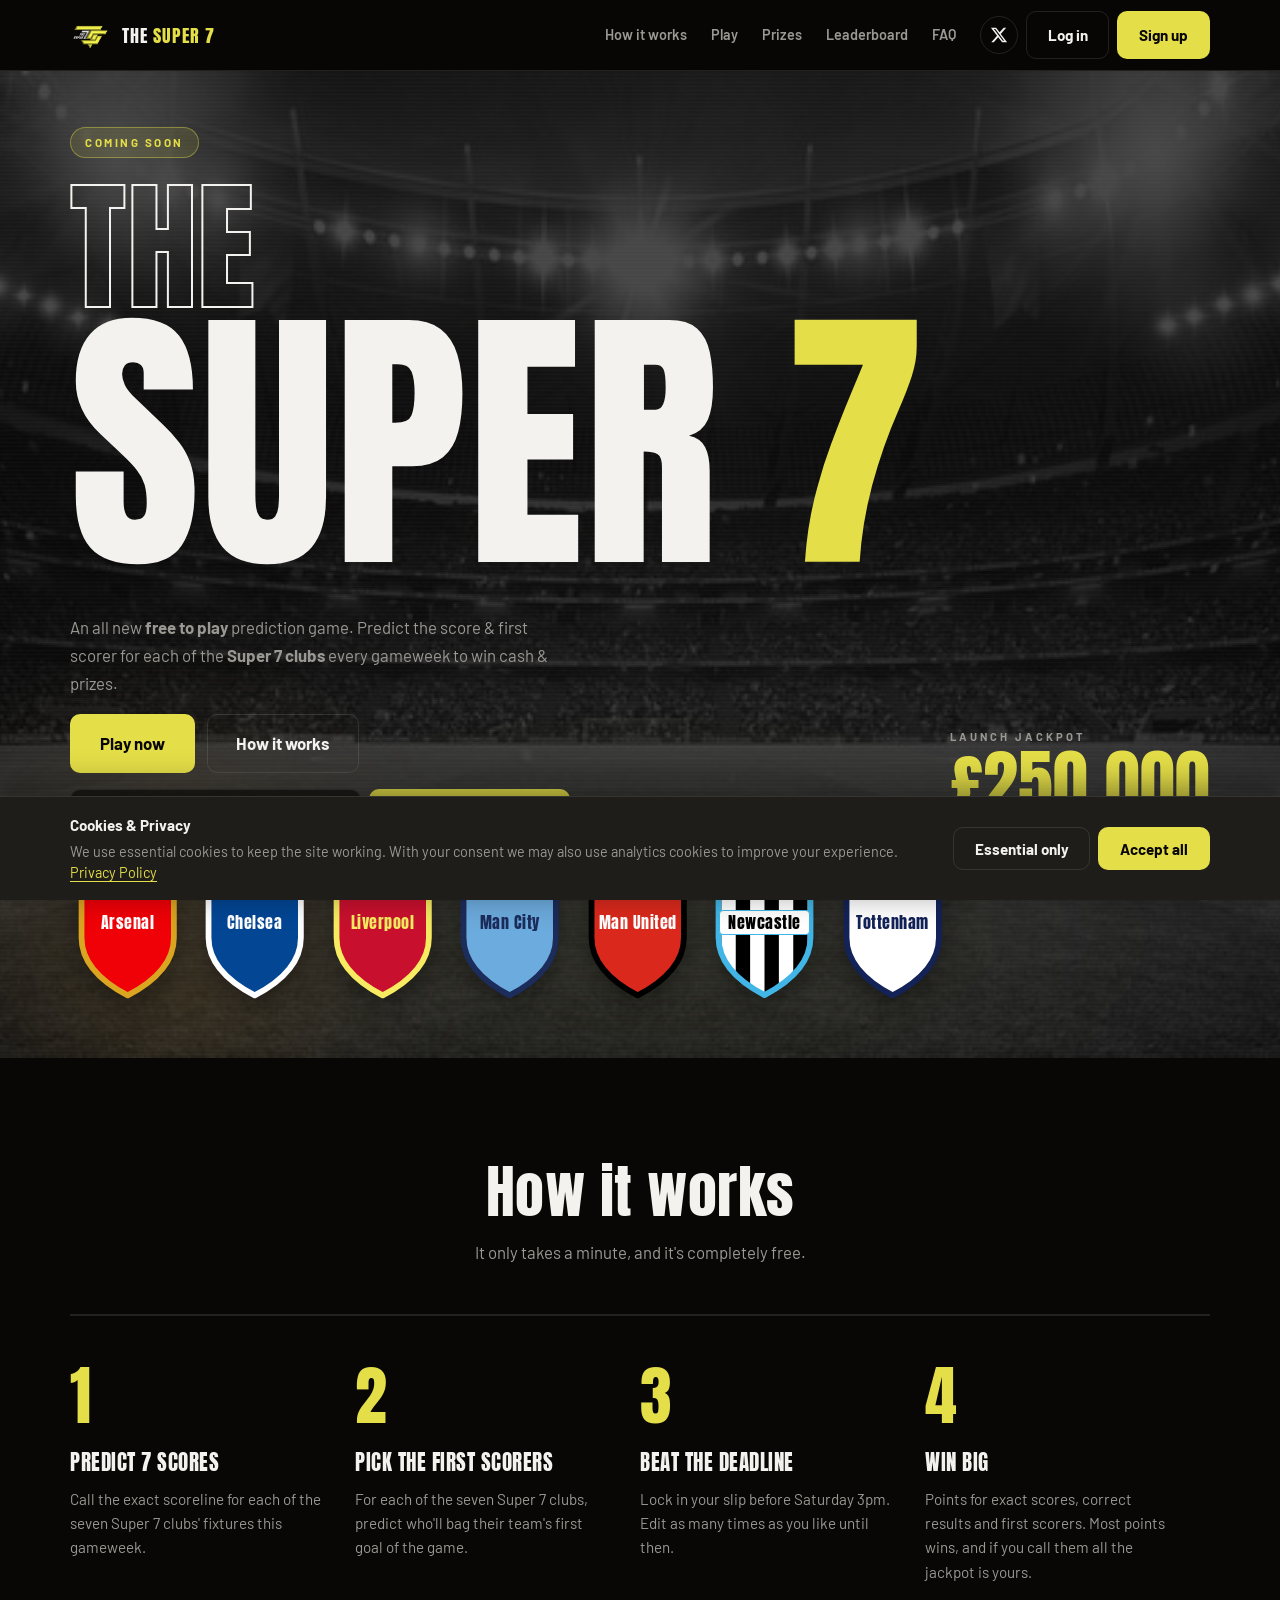
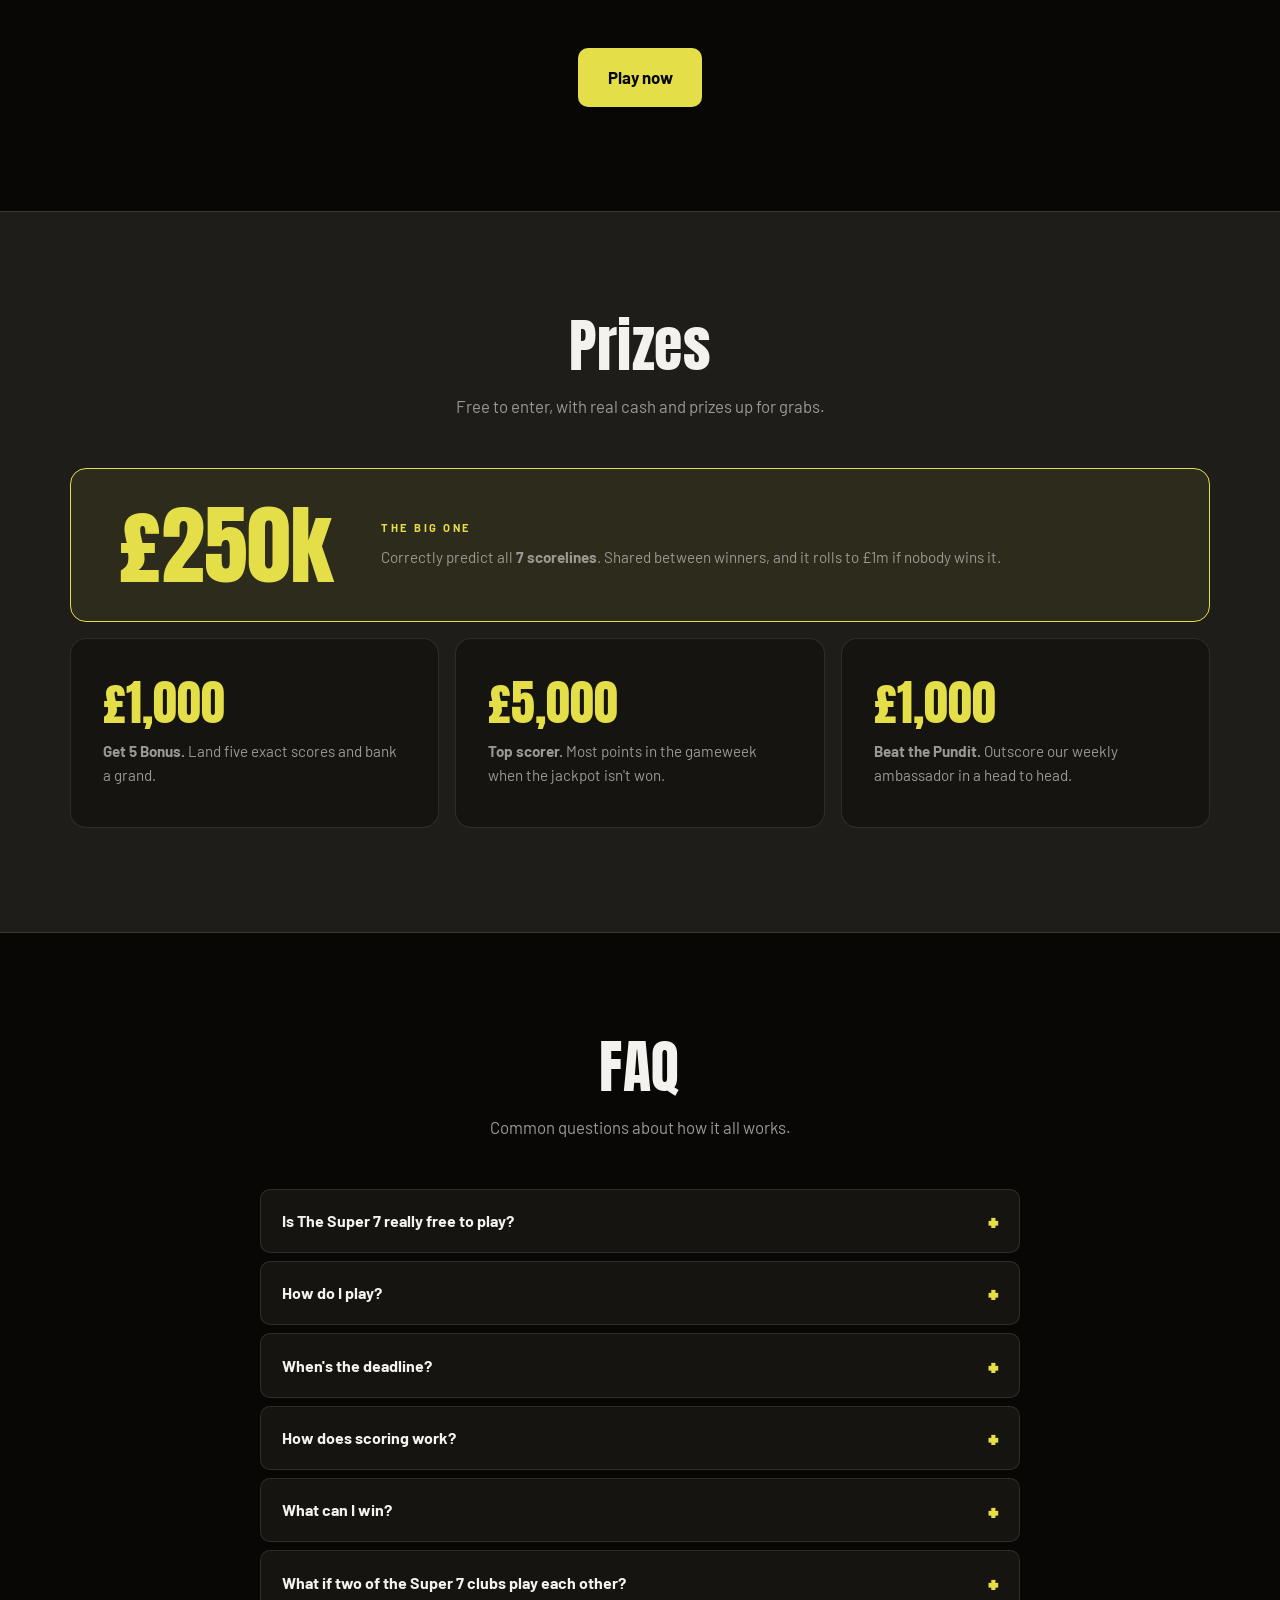
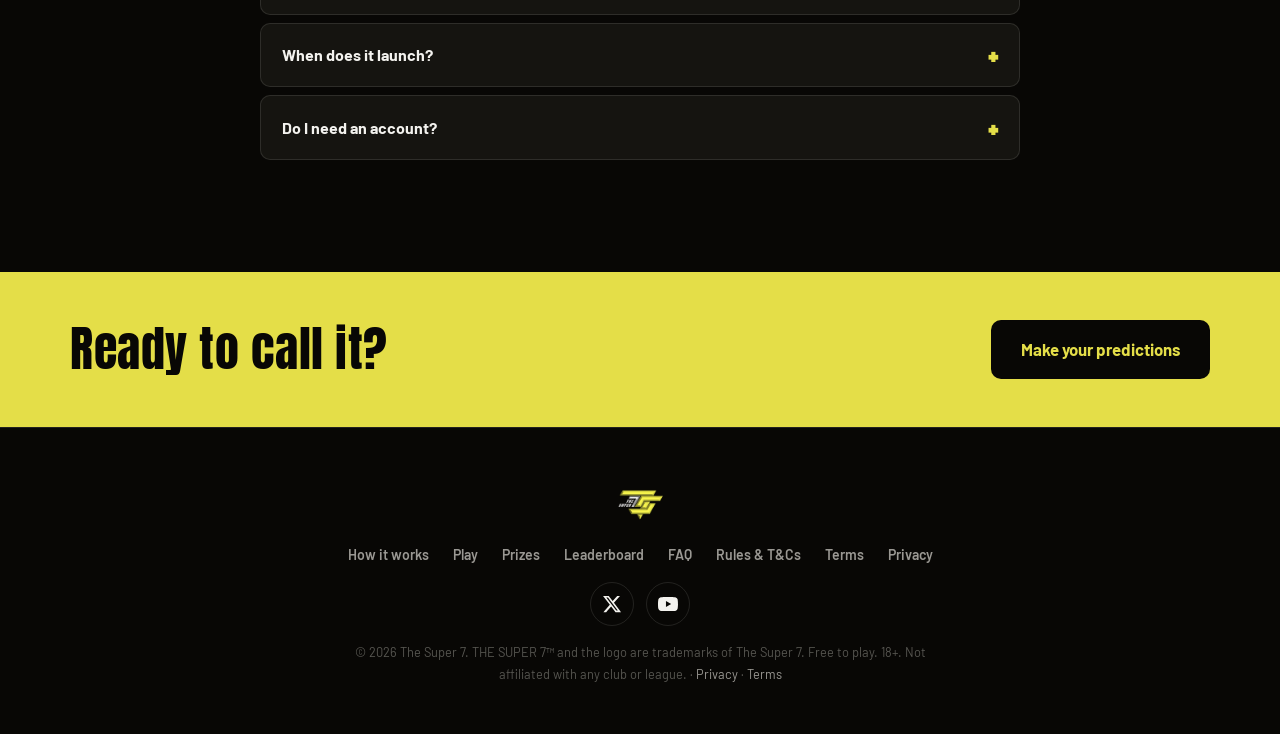
==== commit c7feeb42: "Add greyscale stadium photo as hero background layer Stadium image sits below the animated orbs and " ====
--- a/index.html
+++ b/index.html
@@ -1,4 +1,4 @@
-<!DOCTYPE html>
+﻿<!DOCTYPE html>
 <html lang="en">
 <head>
   <meta charset="UTF-8" />
@@ -61,7 +61,10 @@
 
   <!-- ===== Hero ===== -->
   <section class="hero">
-    <div class="hero-bg" aria-hidden="true"></div>
+    <div class="hero-bg" aria-hidden="true">
+      <div class="hero-stadium"></div>
+      <div class="hero-scanlines"></div>
+    </div>
     <div class="container hero-inner">
       <p class="eyebrow">Coming soon</p>
       <h1 class="hero-title">
@@ -231,7 +234,7 @@
           </svg>
         </a>
       </div>
-      <p class="footer-legal">&copy; <span id="year"></span> The Super 7. Free to play. 18+. Not affiliated with any club or league. &middot; <a href="privacy.html">Privacy</a> &middot; <a href="terms.html">Terms</a></p>
+      <p class="footer-legal">&copy; <span id="year"></span> The Super 7. THE SUPER 7&trade; and the logo are trademarks of The Super 7. Free to play. 18+. Not affiliated with any club or league. &middot; <a href="privacy.html">Privacy</a> &middot; <a href="terms.html">Terms</a></p>
     </div>
   </footer>
 
--- a/css/styles.css
+++ b/css/styles.css
@@ -120,7 +120,7 @@
 }
 .nav a:hover { color: var(--s7-yellow); }
 
-.header-actions { display: flex; gap: var(--sp-2); }
+.header-actions { display: flex; gap: var(--sp-2); align-items: center; }
 .menu-toggle {
   display: none;
   background: none;
@@ -138,15 +138,36 @@
   position: relative;
   padding: 3.5rem 0 3.5rem;
   overflow: hidden;
+  animation: s7-hero-breathe 10s ease-in-out infinite;
 }
 
 .hero-bg {
   position: absolute;
   inset: 0;
   z-index: 0;
-  background:
-    radial-gradient(600px 500px at 85% 60%,
-      oklch(0.88 0.165 107 / 0.09), transparent 60%);
+  overflow: hidden;
+}
+/* Stadium photo — greyscale, darkened, behind all effects */
+.hero-bg > .hero-stadium {
+  position: absolute;
+  inset: 0;
+  background: url("../brand/assets/stadium.jpg") center 30% / cover no-repeat;
+  filter: grayscale(1) brightness(0.28);
+  z-index: 0;
+}
+/* Scanlines on top of the photo */
+.hero-bg > .hero-scanlines {
+  position: absolute;
+  inset: 0;
+  z-index: 1;
+  background-image: repeating-linear-gradient(
+    0deg,
+    transparent,
+    transparent 3px,
+    oklch(0.96 0.005 95 / 0.022) 3px,
+    oklch(0.96 0.005 95 / 0.022) 4px
+  );
+  pointer-events: none;
 }
 
 .hero-inner {
@@ -198,7 +219,7 @@
   align-items: flex-end;
   justify-content: space-between;
   gap: var(--sp-8);
-  margin-top: var(--sp-8);
+  margin-top: var(--sp-12, 48px);
   flex-wrap: wrap;
 }
 .hero-foot-text {
@@ -312,7 +333,7 @@
 /* ============================================================
    Sections
    ============================================================ */
-.section { padding: 5rem 0; }
+.section { padding: 6.5rem 0; }
 .section-alt {
   background: var(--s7-charcoal);
   border-top: 1px solid var(--s7-border);
@@ -326,7 +347,7 @@
 .section-lead {
   text-align: center;
   color: var(--s7-text-muted);
-  margin: var(--sp-4) 0 var(--sp-8);
+  margin: var(--sp-4) 0 var(--sp-12);
   font-size: 1.05rem;
 }
 .page-top { min-height: 62vh; }
@@ -339,14 +360,14 @@
   gap: 0;
 }
 .step {
-  padding: var(--sp-8) var(--sp-6) var(--sp-6) 0;
+  padding: var(--sp-12) var(--sp-8) var(--sp-8) 0;
   border-top: 2px solid var(--s7-border);
 }
 .step-num {
   font: 400 clamp(3rem, 5vw, 4.5rem)/1 var(--s7-font-display);
   color: var(--s7-yellow);
   display: block;
-  margin-bottom: var(--sp-4);
+  margin-bottom: var(--sp-6);
 }
 .step h3 {
   font: 400 1.3rem/1.1 var(--s7-font-display);
@@ -393,7 +414,7 @@
   background: var(--s7-graphite);
   border: 1px solid var(--s7-border);
   border-radius: var(--s7-radius-lg);
-  padding: var(--sp-8) var(--sp-6);
+  padding: var(--sp-10, 40px) var(--sp-8);
   transition: transform 0.2s ease, border-color 0.2s ease;
 }
 .prize:hover {
@@ -938,12 +959,23 @@
    Motion & animations
    ============================================================ */
 @keyframes s7-floatA {
-  0%, 100% { transform: translate(0, 0); }
-  50%       { transform: translate(36px, 26px); }
+  0%, 100% { transform: translate(0, 0) scale(1); }
+  30%       { transform: translate(-55px, 40px) scale(1.07); }
+  65%       { transform: translate(28px, -22px) scale(0.95); }
 }
 @keyframes s7-floatB {
-  0%, 100% { transform: translate(0, 0); }
-  50%       { transform: translate(-42px, 18px); }
+  0%, 100% { transform: translate(0, 0) scale(1); }
+  35%       { transform: translate(60px, -32px) scale(1.05); }
+  70%       { transform: translate(-25px, 35px) scale(0.97); }
+}
+@keyframes s7-floatC {
+  0%, 100% { transform: translateX(-50%) scaleX(1) scaleY(1); }
+  38%       { transform: translateX(-50%) scaleX(1.14) scaleY(0.88); }
+  72%       { transform: translateX(-50%) scaleX(0.93) scaleY(1.1); }
+}
+@keyframes s7-hero-breathe {
+  0%, 100% { background-color: var(--s7-ink); }
+  50%       { background-color: oklch(0.155 0.008 95); }
 }
 @keyframes s7-pop {
   from { opacity: 0; transform: translateY(14px) scale(0.95); }
@@ -955,28 +987,44 @@
   position: absolute;
   pointer-events: none;
   z-index: 0;
-  width: 480px;
-  height: 480px;
-  top: -140px;
-  right: -100px;
+  width: 720px;
+  height: 720px;
+  top: -240px;
+  right: -180px;
   border-radius: 50%;
-  background: radial-gradient(circle, oklch(0.88 0.165 107 / 0.18), transparent 65%);
-  filter: blur(8px);
-  animation: s7-floatA 16s ease-in-out infinite;
+  background: radial-gradient(circle, oklch(0.88 0.165 107 / 0.24) 0%, transparent 65%);
+  filter: blur(55px);
+  animation: s7-floatA 20s ease-in-out infinite;
 }
 .hero-bg::before {
   content: "";
   position: absolute;
   pointer-events: none;
-  z-index: 0;
-  width: 400px;
-  height: 400px;
-  bottom: -120px;
-  left: -80px;
+  z-index: 2;
+  width: 560px;
+  height: 560px;
+  bottom: -160px;
+  left: -110px;
   border-radius: 50%;
-  background: radial-gradient(circle, oklch(0.62 0.12 240 / 0.12), transparent 65%);
-  filter: blur(8px);
-  animation: s7-floatB 20s ease-in-out infinite;
+  background: radial-gradient(circle, oklch(0.72 0.14 75 / 0.16) 0%, transparent 65%);
+  filter: blur(48px);
+  animation: s7-floatB 28s ease-in-out infinite;
+}
+/* Third orb — wide soft yellow ellipse, bottom centre */
+.hero-bg::after {
+  content: "";
+  position: absolute;
+  pointer-events: none;
+  z-index: 2;
+  width: 1100px;
+  height: 360px;
+  bottom: -60px;
+  left: 50%;
+  transform: translateX(-50%);
+  border-radius: 50%;
+  background: radial-gradient(ellipse, oklch(0.88 0.165 107 / 0.07) 0%, transparent 65%);
+  filter: blur(64px);
+  animation: s7-floatC 32s ease-in-out infinite;
 }
 
 /* Shield entrance stagger */
@@ -992,8 +1040,8 @@
 /* Scroll reveal */
 .reveal {
   opacity: 0;
-  transform: translateY(24px);
-  transition: opacity 0.65s ease, transform 0.65s ease;
+  transform: translateY(30px);
+  transition: opacity 0.75s cubic-bezier(0.22, 1, 0.36, 1), transform 0.75s cubic-bezier(0.22, 1, 0.36, 1);
 }
 .reveal.in { opacity: 1; transform: none; }
 
@@ -1002,6 +1050,101 @@
   *, *::before, *::after { animation: none !important; transition: none !important; }
   .reveal { opacity: 1; transform: none; }
 }
+
+@keyframes s7-slide-in {
+  from { opacity: 0; transform: translateY(20px); }
+  to   { opacity: 1; transform: none; }
+}
+.ht-outline { animation: s7-slide-in 0.7s cubic-bezier(0.22, 1, 0.36, 1) both; animation-delay: 0.05s; }
+.ht-main    { animation: s7-slide-in 0.7s cubic-bezier(0.22, 1, 0.36, 1) both; animation-delay: 0.18s; }
+.hero-foot  { animation: s7-slide-in 0.7s cubic-bezier(0.22, 1, 0.36, 1) both; animation-delay: 0.32s; }
+.club-row   { animation: s7-slide-in 0.7s cubic-bezier(0.22, 1, 0.36, 1) both; animation-delay: 0.45s; }
+
+/* ============================================================
+   Gameweek history
+   ============================================================ */
+.gw-history {
+  margin-top: var(--sp-12);
+}
+.gw-history-title {
+  font: 400 clamp(1.6rem, 4vw, 2.4rem)/1 var(--s7-font-display);
+  text-transform: uppercase;
+  letter-spacing: 0.5px;
+  margin: 0 0 var(--sp-6);
+}
+.gw-week {
+  border: 1px solid var(--s7-border);
+  border-radius: var(--s7-radius-lg);
+  margin-bottom: var(--sp-2);
+  background: var(--s7-graphite);
+  overflow: hidden;
+  transition: border-color 0.2s;
+}
+.gw-week[open] { border-color: oklch(0.82 0.006 95 / 0.3); }
+.gw-week summary {
+  cursor: pointer;
+  padding: var(--sp-4) var(--sp-6);
+  display: flex;
+  align-items: center;
+  gap: var(--sp-4);
+  list-style: none;
+}
+.gw-week summary::-webkit-details-marker { display: none; }
+.gw-week summary::after {
+  content: "+";
+  color: var(--s7-yellow);
+  font: 400 1.5rem/1 var(--s7-font-display);
+  margin-left: auto;
+}
+.gw-week[open] summary::after { content: "–"; }
+.gw-label {
+  font: 400 1.2rem/1 var(--s7-font-display);
+  color: var(--s7-text);
+}
+.gw-date {
+  font: 600 0.8rem/1 var(--s7-font-body);
+  color: var(--s7-text-muted);
+  text-transform: uppercase;
+  letter-spacing: 0.5px;
+}
+.gw-results { display: flex; flex-direction: column; }
+.gw-row {
+  display: flex;
+  flex-direction: column;
+  gap: var(--sp-2);
+  padding: var(--sp-4) var(--sp-6);
+  border-top: 2px solid var(--club-accent, var(--s7-border));
+}
+.gw-match {
+  display: grid;
+  grid-template-columns: 1fr auto 1fr;
+  align-items: center;
+  gap: var(--sp-4);
+}
+.gw-team {
+  display: flex;
+  align-items: center;
+  gap: var(--sp-2);
+  font: 600 0.85rem/1 var(--s7-font-body);
+  text-transform: uppercase;
+  letter-spacing: 0.3px;
+}
+.gw-team.away { flex-direction: row-reverse; }
+.gw-score {
+  font: 400 1.8rem/1 var(--s7-font-display);
+  font-variant-numeric: tabular-nums;
+  color: var(--s7-yellow);
+  text-align: center;
+  white-space: nowrap;
+}
+.gw-scorer {
+  display: flex;
+  align-items: center;
+  gap: var(--sp-2);
+  font-size: 0.8rem;
+  color: var(--s7-text-muted);
+}
+.gw-scorer strong { color: var(--s7-text); }
 
 /* ============================================================
    Responsive
@@ -1031,37 +1174,57 @@
   .play-head { flex-direction: column; align-items: flex-start; }
   .deadline { text-align: left; }
   .club-row { grid-template-columns: repeat(4, 1fr); max-width: 520px; }
-  .hero-foot { flex-direction: column; align-items: flex-start; }
-  .jackpot { flex-direction: row; align-items: baseline; gap: var(--sp-3); }
+  .hero-foot { flex-direction: column; align-items: flex-start; gap: var(--sp-6); }
+  .jackpot { flex-direction: row; align-items: baseline; gap: var(--sp-3); flex-wrap: wrap; }
 }
 
 @media (max-width: 560px) {
+  /* Header */
   .header-inner { gap: var(--sp-3); }
   .brand-mark { height: 44px; }
-  .hero { padding: 2.5rem 0 2.5rem; }
+
+  /* Hero */
+  .hero { padding: 2rem 0 2.5rem; }
+  .hero-inner { text-align: center; }
   .ht-outline { -webkit-text-stroke-width: 1.5px; }
+  .hero-foot { align-items: center; }
+  .hero-foot-text { align-items: center; width: 100%; }
+  .hero-sub { text-align: center; }
+  .hero-cta { flex-direction: column; width: 100%; }
+  .hero-cta .btn { width: 100%; text-align: center; }
+  .notify { flex-direction: column; width: 100%; }
+  .notify-input, .notify .btn { width: 100%; }
+  .jackpot { flex-direction: column; gap: var(--sp-1); text-align: center; align-items: center; }
+  .club-row { grid-template-columns: repeat(3, 1fr); justify-items: center; }
+  .shield-name { font-size: 0.8rem; padding-bottom: 24%; }
+
+  /* Sections */
+  .section { padding: 3rem 0; }
   .steps, .prizes { grid-template-columns: 1fr; }
   .prize-feature { flex-direction: column; align-items: flex-start; gap: var(--sp-4); padding: var(--sp-6); }
   .prize-feature .prize-amount { font-size: clamp(2.5rem, 8vw, 3.5rem); }
+  .cta-inner { flex-direction: column; text-align: center; }
+  .cta-inner .btn { width: 100%; }
+
+  /* Game slip */
   .fixture { padding: var(--sp-4) var(--sp-3); }
   .fixture-main { gap: var(--sp-2); }
   .scorer-input { min-width: 0; flex: 1 1 100%; }
+  .fixture-scorer { flex-wrap: wrap; }
   .fixture-scorer label { font-size: 0.7rem; }
   .team { gap: var(--sp-2); }
   .team-name { font-size: 0.78rem; }
   .team-badge { width: 30px; height: 30px; font-size: 0.55rem; }
   .score-val { font-size: 1.8rem; }
   .score-btn { width: 34px; height: 34px; }
-  .club-row { grid-template-columns: repeat(3, 1fr); }
-  .shield-name { font-size: 0.8rem; padding-bottom: 24%; }
-  .notify { flex-direction: column; }
-  .notify-input, .notify .btn { width: 100%; }
-  .btn-lg { width: 100%; }
-  .hero-cta { flex-direction: column; }
-  .jackpot { flex-direction: column; gap: var(--sp-1); }
-  .cta-inner { flex-direction: column; text-align: center; }
-  .section { padding: 3.5rem 0; }
-  .cookie-inner { flex-direction: column; align-items: stretch; }
-  .cookie-actions { flex-direction: row; }
-  .cookie-actions .btn { flex: 1; }
-}
+  .slip-actions { flex-direction: column; gap: var(--sp-2); }
+  .slip-actions .btn { width: 100%; }
+
+  /* Cookie banner — compact */
+  .cookie-inner { flex-direction: column; align-items: stretch; gap: var(--sp-3); padding: var(--sp-3) 0; }
+  .cookie-text { font-size: 0.82rem; }
+  .cookie-text strong { font-size: 0.88rem; margin-bottom: 0.15rem; }
+  .cookie-text p { font-size: 0.8rem; line-height: 1.4; }
+  .cookie-actions { flex-direction: row; gap: var(--sp-2); }
+  .cookie-actions .btn { flex: 1; padding: 0.6rem 0.8rem; font-size: 0.88rem; }
+}
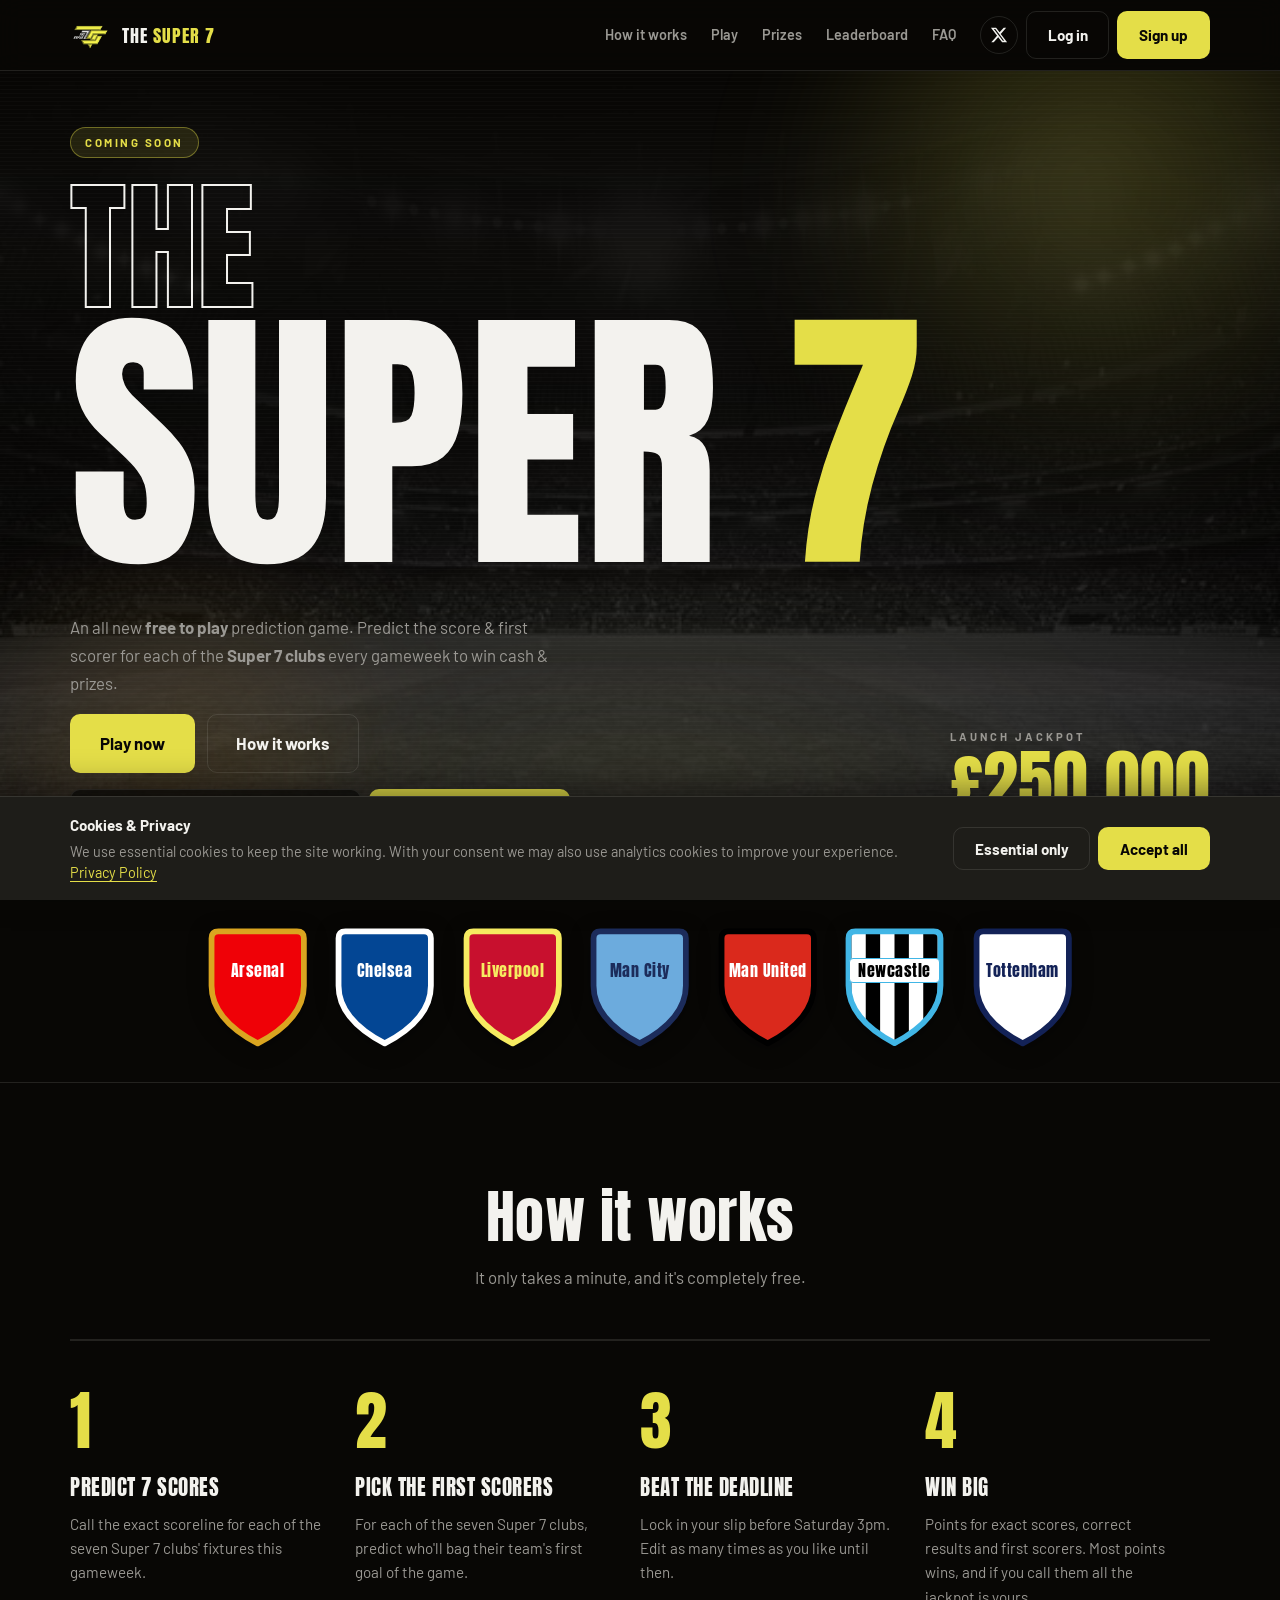
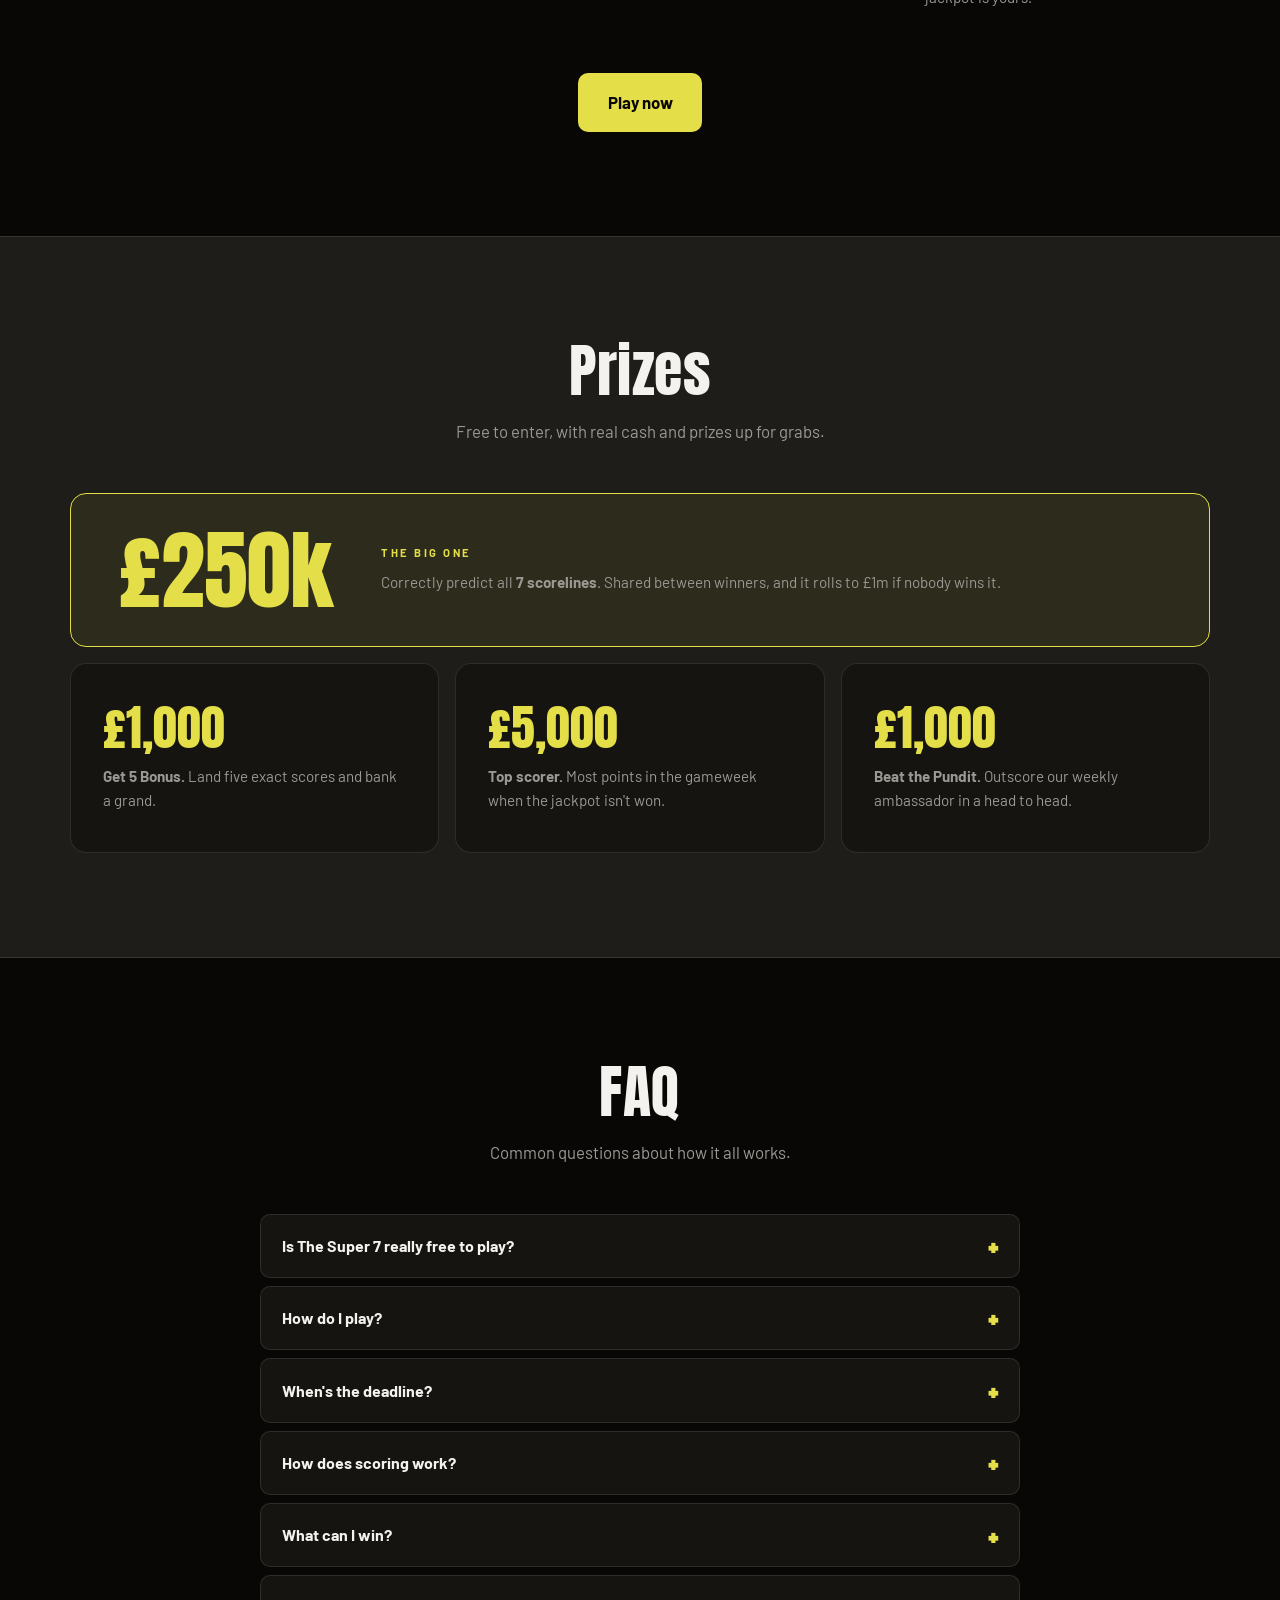
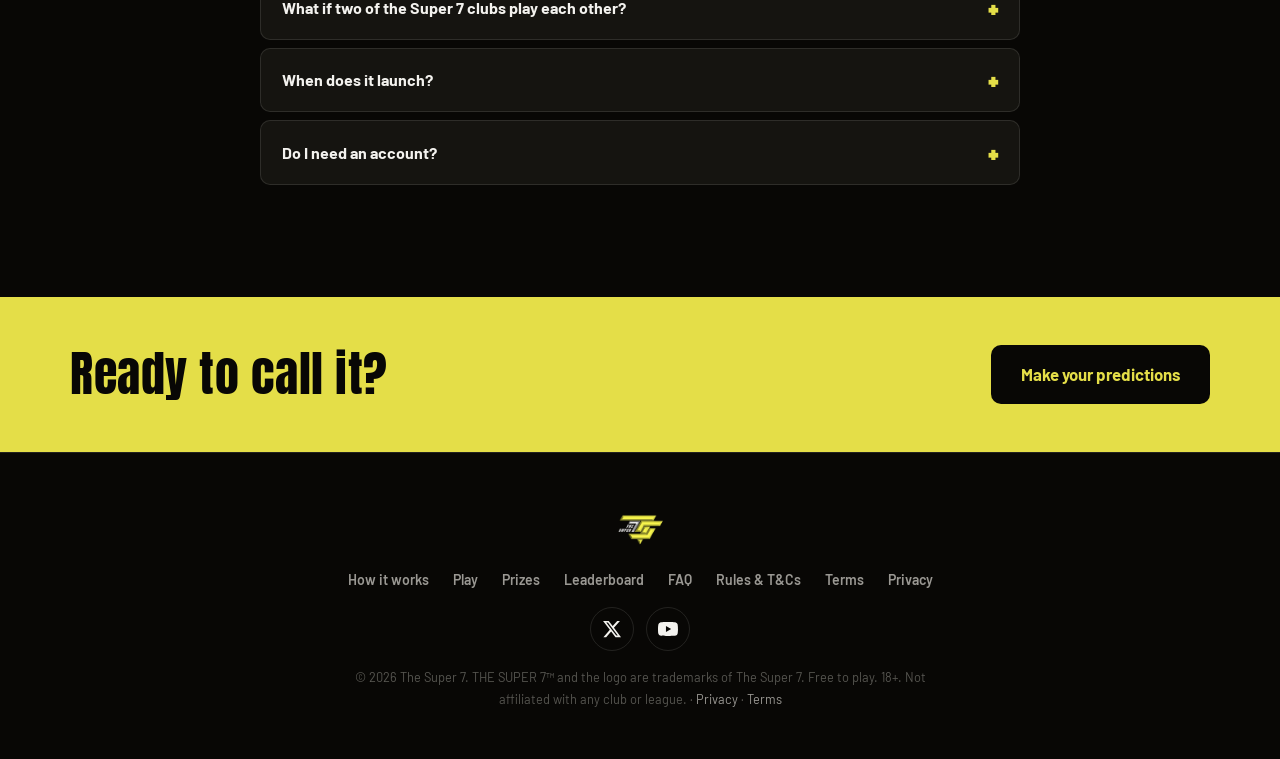
==== commit d2e7e28c: "Move club shields out of hero into separate strip section - Clubs now live in .clubs-strip below the" ====
--- a/index.html
+++ b/index.html
@@ -90,9 +90,15 @@
           <span class="jackpot-note">Rolls over to £1,000,000</span>
         </div>
       </div>
+    </div>
+  </section>
+
+  <!-- ===== Club strip ===== -->
+  <div class="clubs-strip">
+    <div class="container">
       <div class="club-row" id="clubRow" aria-label="The Super 7 clubs"></div>
     </div>
-  </section>
+  </div>
 
   <!-- ===== How it works ===== -->
   <section class="section" id="how">
--- a/css/styles.css
+++ b/css/styles.css
@@ -153,6 +153,8 @@
   inset: 0;
   background: url("../brand/assets/stadium.jpg") center 30% / cover no-repeat;
   filter: grayscale(1) brightness(0.28);
+  -webkit-mask-image: linear-gradient(to bottom, transparent 0%, black 100%);
+  mask-image: linear-gradient(to bottom, transparent 0%, black 100%);
   z-index: 0;
 }
 /* Scanlines on top of the photo */
@@ -291,22 +293,30 @@
   color: var(--s7-text-muted);
 }
 
+/* Club shields strip — sits below hero */
+.clubs-strip {
+  padding: var(--sp-6) 0 var(--sp-8);
+  border-bottom: 1px solid var(--s7-border);
+}
+
 /* Club shields row */
 .club-row {
   display: grid;
   grid-template-columns: repeat(7, 1fr);
   gap: 12px;
   max-width: 880px;
-  margin: var(--sp-8) 0 0;
+  margin: 0 auto;
 }
 .shield {
   position: relative;
-  filter: drop-shadow(0 6px 16px oklch(0 0 0 / 0.45));
-  transition: transform 0.25s ease, filter 0.25s ease;
+  opacity: 0.5;
+  filter: drop-shadow(0 4px 10px oklch(0 0 0 / 0.35));
+  transition: transform 0.25s ease, filter 0.25s ease, opacity 0.25s ease;
 }
 .shield:hover {
-  transform: translateY(-7px) scale(1.05);
-  filter: drop-shadow(0 16px 28px oklch(0 0 0 / 0.55));
+  opacity: 1;
+  transform: translateY(-6px) scale(1.05);
+  filter: drop-shadow(0 14px 24px oklch(0 0 0 / 0.5));
 }
 .shield-svg { width: 100%; height: auto; display: block; }
 .shield-name {
@@ -1058,7 +1068,6 @@
 .ht-outline { animation: s7-slide-in 0.7s cubic-bezier(0.22, 1, 0.36, 1) both; animation-delay: 0.05s; }
 .ht-main    { animation: s7-slide-in 0.7s cubic-bezier(0.22, 1, 0.36, 1) both; animation-delay: 0.18s; }
 .hero-foot  { animation: s7-slide-in 0.7s cubic-bezier(0.22, 1, 0.36, 1) both; animation-delay: 0.32s; }
-.club-row   { animation: s7-slide-in 0.7s cubic-bezier(0.22, 1, 0.36, 1) both; animation-delay: 0.45s; }
 
 /* ============================================================
    Gameweek history
@@ -1173,7 +1182,7 @@
   .prize-feature { grid-column: 1 / -1; }
   .play-head { flex-direction: column; align-items: flex-start; }
   .deadline { text-align: left; }
-  .club-row { grid-template-columns: repeat(4, 1fr); max-width: 520px; }
+  .club-row { grid-template-columns: repeat(4, 1fr); max-width: 520px; margin: 0 auto; }
   .hero-foot { flex-direction: column; align-items: flex-start; gap: var(--sp-6); }
   .jackpot { flex-direction: row; align-items: baseline; gap: var(--sp-3); flex-wrap: wrap; }
 }
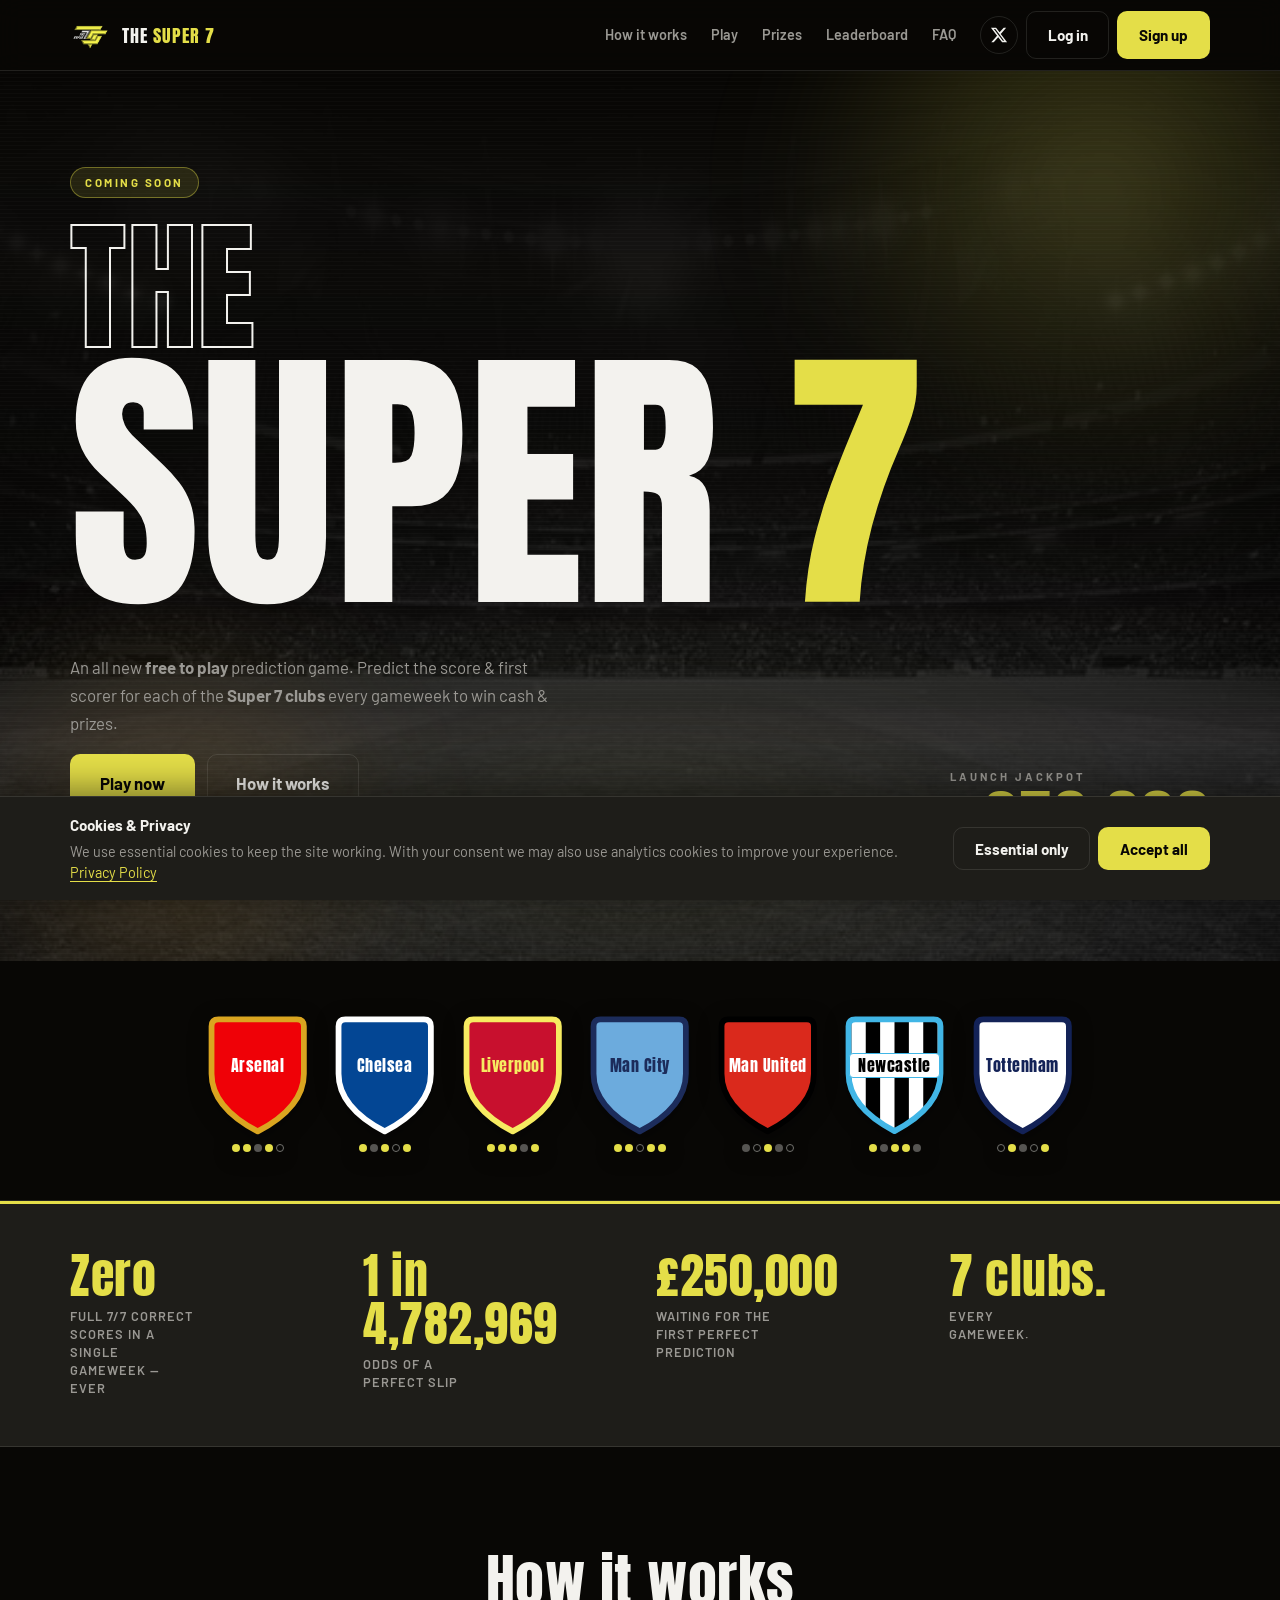
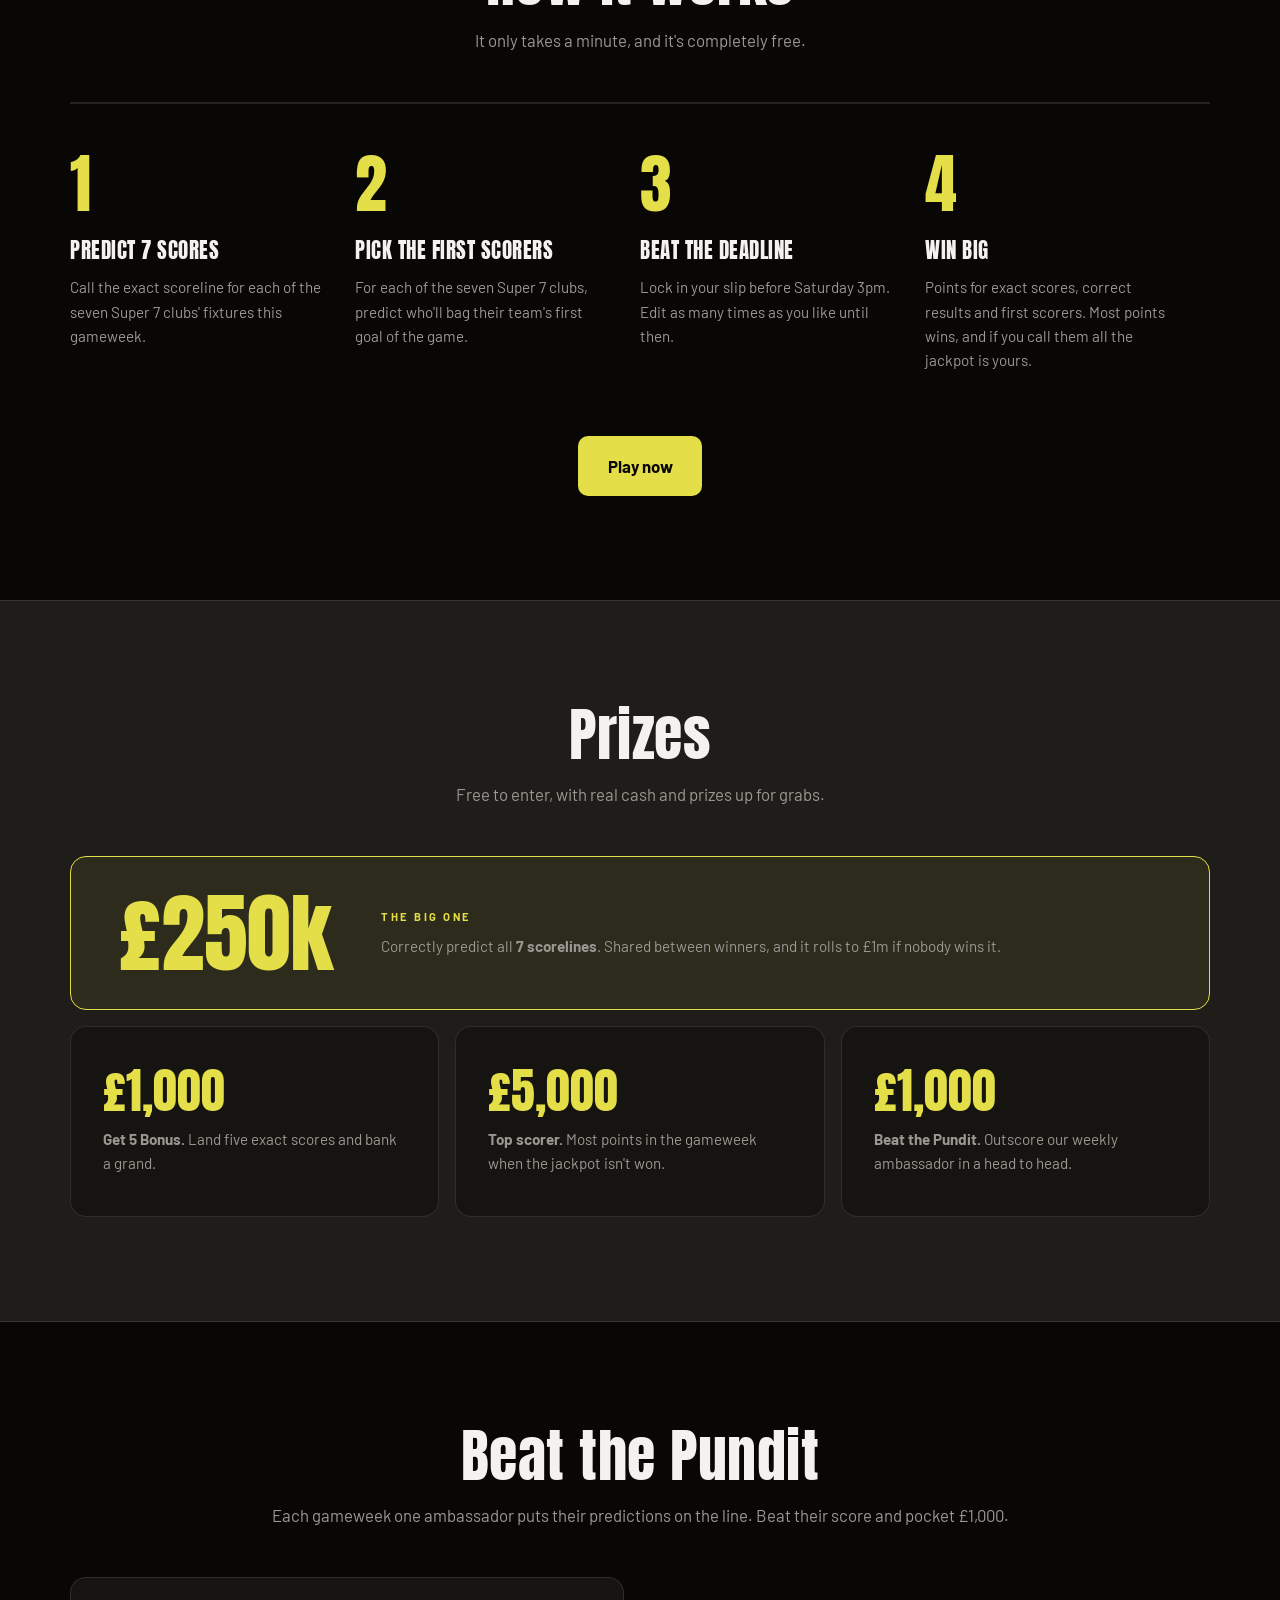
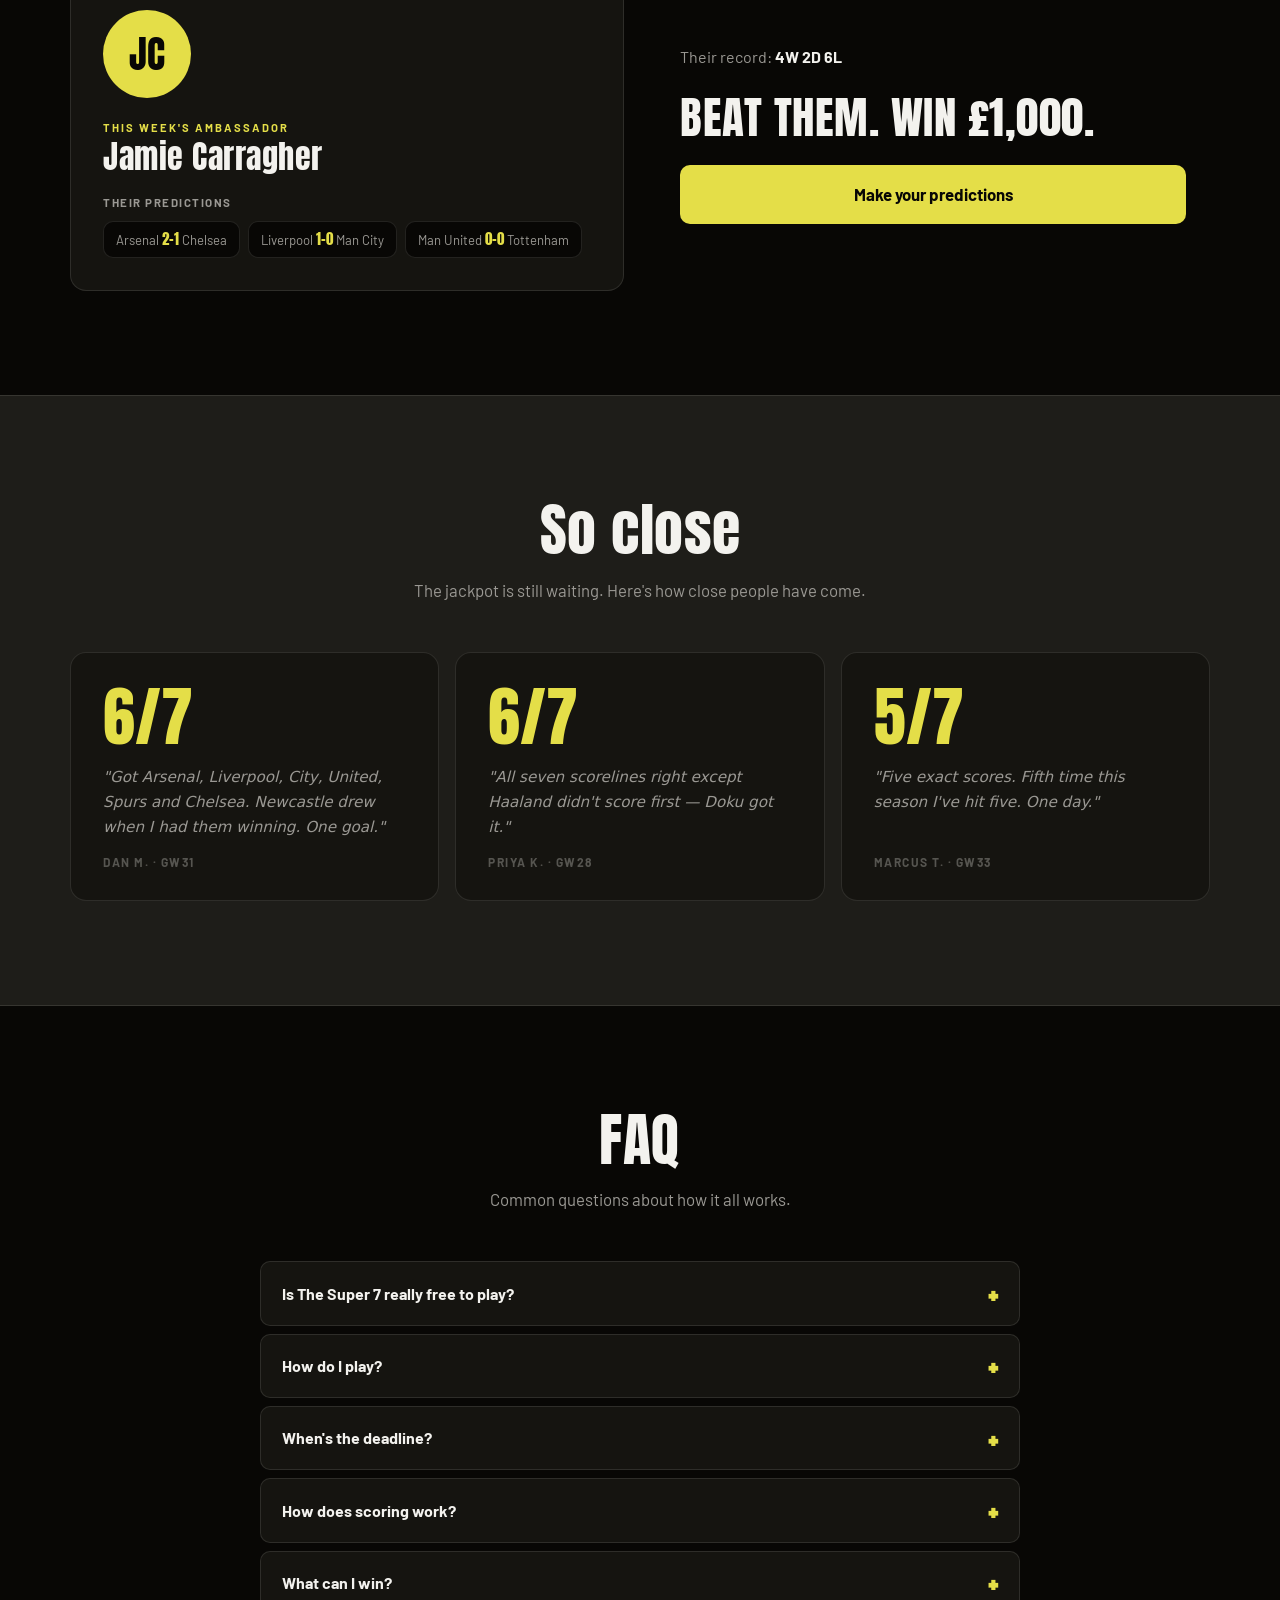
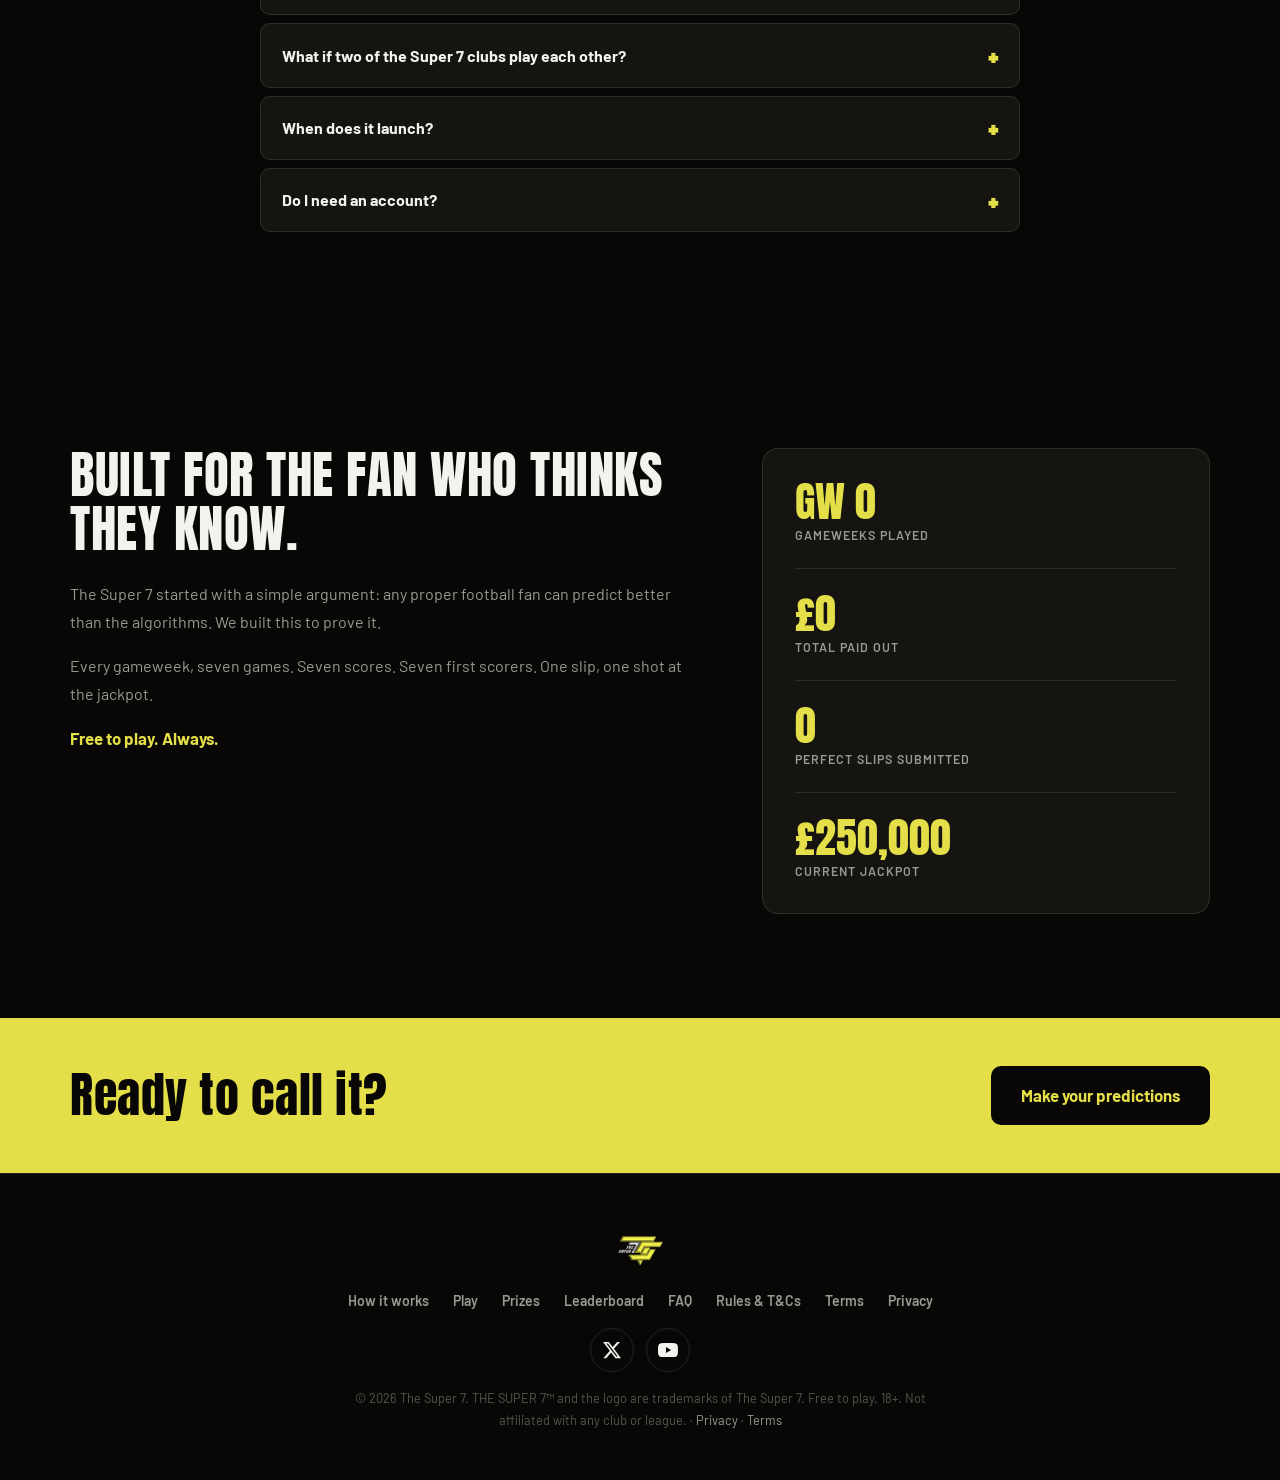
==== commit d2aab3a3: "Homepage: stat block, Beat the Pundit, close calls, origin story, club form guides" ====
--- a/index.html
+++ b/index.html
@@ -100,6 +100,30 @@
     </div>
   </div>
 
+  <!-- ===== Stat block: How hard is it? ===== -->
+  <section class="section section-alt" id="stats">
+    <div class="container">
+      <div class="stat-block">
+        <div class="stat-item">
+          <span class="stat-number">Zero</span>
+          <span class="stat-label">Full 7/7 correct scores in a single gameweek — ever</span>
+        </div>
+        <div class="stat-item">
+          <span class="stat-number">1 in 4,782,969</span>
+          <span class="stat-label">Odds of a perfect slip</span>
+        </div>
+        <div class="stat-item">
+          <span class="stat-number">£250,000</span>
+          <span class="stat-label">Waiting for the first perfect prediction</span>
+        </div>
+        <div class="stat-item">
+          <span class="stat-number">7 clubs.</span>
+          <span class="stat-label">Every gameweek.</span>
+        </div>
+      </div>
+    </div>
+  </section>
+
   <!-- ===== How it works ===== -->
   <section class="section" id="how">
     <div class="container">
@@ -162,6 +186,61 @@
     </div>
   </section>
 
+  <!-- ===== Beat the Pundit ===== -->
+  <section class="section" id="pundit">
+    <div class="container">
+      <h2 class="section-title">Beat the Pundit</h2>
+      <p class="section-lead">Each gameweek one ambassador puts their predictions on the line. Beat their score and pocket £1,000.</p>
+      <div class="pundit-layout">
+        <div class="pundit-card">
+          <div class="pundit-avatar">JC</div>
+          <div class="pundit-info">
+            <p class="pundit-badge-label">This Week's Ambassador</p>
+            <h3 class="pundit-name">Jamie Carragher</h3>
+          </div>
+          <div class="pundit-picks">
+            <span class="pundit-pick-label">Their predictions</span>
+            <div class="pundit-scores">
+              <span class="score-chip">Arsenal <strong>2–1</strong> Chelsea</span>
+              <span class="score-chip">Liverpool <strong>1–0</strong> Man City</span>
+              <span class="score-chip">Man United <strong>0–0</strong> Tottenham</span>
+            </div>
+          </div>
+        </div>
+        <div class="pundit-challenge">
+          <p class="pundit-record">Their record: <strong>4W 2D 6L</strong></p>
+          <p class="pundit-cta-text">Beat them. Win £1,000.</p>
+          <a href="game.html" class="btn btn-primary btn-lg">Make your predictions</a>
+        </div>
+      </div>
+    </div>
+  </section>
+
+  <!-- ===== Close calls ===== -->
+  <section class="section section-alt" id="close-calls">
+    <div class="container">
+      <h2 class="section-title">So close</h2>
+      <p class="section-lead">The jackpot is still waiting. Here's how close people have come.</p>
+      <div class="stories-grid">
+        <div class="story-card">
+          <span class="story-score">6/7</span>
+          <p class="story-quote">"Got Arsenal, Liverpool, City, United, Spurs and Chelsea. Newcastle drew when I had them winning. One goal."</p>
+          <span class="story-meta">Dan M. &middot; GW31</span>
+        </div>
+        <div class="story-card">
+          <span class="story-score">6/7</span>
+          <p class="story-quote">"All seven scorelines right except Haaland didn't score first — Doku got it."</p>
+          <span class="story-meta">Priya K. &middot; GW28</span>
+        </div>
+        <div class="story-card">
+          <span class="story-score">5/7</span>
+          <p class="story-quote">"Five exact scores. Fifth time this season I've hit five. One day."</p>
+          <span class="story-meta">Marcus T. &middot; GW33</span>
+        </div>
+      </div>
+    </div>
+  </section>
+
   <!-- ===== FAQ ===== -->
   <section class="section" id="faq">
     <div class="container">
@@ -200,6 +279,38 @@
           <summary>Do I need an account?</summary>
           <p>At launch you'll create a free account to save your slips and track your standing on the leaderboard. This site is currently a preview, so no account is needed yet.</p>
         </details>
+      </div>
+    </div>
+  </section>
+
+  <!-- ===== Origin story + season stats ===== -->
+  <section class="section" id="origin">
+    <div class="container">
+      <div class="origin-layout">
+        <div class="origin-copy">
+          <h2 class="origin-heading">Built for the fan who thinks they know.</h2>
+          <p>The Super 7 started with a simple argument: any proper football fan can predict better than the algorithms. We built this to prove it.</p>
+          <p>Every gameweek, seven games. Seven scores. Seven first scorers. One slip, one shot at the jackpot.</p>
+          <p class="origin-free">Free to play. Always.</p>
+        </div>
+        <div class="season-stats">
+          <div class="season-stat">
+            <span class="season-stat-number">GW 0</span>
+            <span class="season-stat-label">Gameweeks played</span>
+          </div>
+          <div class="season-stat">
+            <span class="season-stat-number">£0</span>
+            <span class="season-stat-label">Total paid out</span>
+          </div>
+          <div class="season-stat">
+            <span class="season-stat-number">0</span>
+            <span class="season-stat-label">Perfect slips submitted</span>
+          </div>
+          <div class="season-stat">
+            <span class="season-stat-number">£250,000</span>
+            <span class="season-stat-label">Current jackpot</span>
+          </div>
+        </div>
       </div>
     </div>
   </section>
--- a/css/styles.css
+++ b/css/styles.css
@@ -115,10 +115,27 @@
   font-size: 0.9rem;
 }
 .nav a {
-  color: var(--s7-text-muted);
-  transition: color 0.15s;
+  position: relative;
+  color: var(--s7-text-muted);
+  transition: color 0.2s;
+}
+.nav a::after {
+  content: "";
+  position: absolute;
+  bottom: -3px;
+  left: 0;
+  width: 100%;
+  height: 1.5px;
+  background: var(--s7-yellow);
+  transform: scaleX(0);
+  transform-origin: right;
+  transition: transform 0.25s cubic-bezier(0.22, 1, 0.36, 1);
 }
 .nav a:hover { color: var(--s7-yellow); }
+.nav a:hover::after {
+  transform: scaleX(1);
+  transform-origin: left;
+}
 
 .header-actions { display: flex; gap: var(--sp-2); align-items: center; }
 .menu-toggle {
@@ -136,7 +153,10 @@
    ============================================================ */
 .hero {
   position: relative;
-  padding: 3.5rem 0 3.5rem;
+  padding: 6rem 0 5rem;
+  min-height: 75vh;
+  display: flex;
+  align-items: center;
   overflow: hidden;
   animation: s7-hero-breathe 10s ease-in-out infinite;
 }
@@ -262,6 +282,8 @@
 .notify-input:focus {
   outline: none;
   border-color: var(--s7-yellow);
+  box-shadow: 0 0 0 3px oklch(0.88 0.165 107 / 0.18);
+  transition: border-color 0.2s ease, box-shadow 0.2s ease;
 }
 .notify-msg {
   color: var(--s7-yellow);
@@ -295,7 +317,7 @@
 
 /* Club shields strip — sits below hero */
 .clubs-strip {
-  padding: var(--sp-6) 0 var(--sp-8);
+  padding: var(--sp-12) 0;
   border-bottom: 1px solid var(--s7-border);
 }
 
@@ -425,11 +447,14 @@
   border: 1px solid var(--s7-border);
   border-radius: var(--s7-radius-lg);
   padding: var(--sp-10, 40px) var(--sp-8);
-  transition: transform 0.2s ease, border-color 0.2s ease;
+  transition: transform 0.25s cubic-bezier(0.22, 1, 0.36, 1),
+              border-color 0.2s ease,
+              box-shadow 0.25s ease;
 }
 .prize:hover {
-  transform: translateY(-5px);
-  border-color: oklch(0.82 0.006 95 / 0.35);
+  transform: translateY(-6px);
+  border-color: oklch(0.82 0.006 95 / 0.4);
+  box-shadow: 0 20px 48px oklch(0 0 0 / 0.35);
 }
 .prize-amount {
   font: 400 clamp(2.4rem, 5vw, 3rem)/1 var(--s7-font-display);
@@ -555,6 +580,7 @@
   flex-wrap: wrap;
   justify-content: center;
 }
+.footer-nav a { transition: color 0.18s; }
 .footer-nav a:hover { color: var(--s7-yellow); }
 .footer-legal {
   color: var(--s7-slate);
@@ -769,6 +795,8 @@
 .scorer-input:focus {
   outline: none;
   border-color: var(--s7-yellow);
+  box-shadow: 0 0 0 3px oklch(0.88 0.165 107 / 0.18);
+  transition: border-color 0.2s ease, box-shadow 0.2s ease;
 }
 
 /* Done badge */
@@ -862,14 +890,23 @@
 .leaderboard tbody tr {
   border-top: 1px solid var(--s7-border);
   transition: background 0.15s;
+  animation: s7-fade-up 0.5s cubic-bezier(0.22, 1, 0.36, 1) both;
 }
 .leaderboard tbody tr:hover {
   background: oklch(0.88 0.165 107 / 0.04);
 }
 /* Top 3 ranks */
-.leaderboard tbody tr:nth-child(1) td:first-child { color: var(--s7-yellow); }
+.leaderboard tbody tr:nth-child(1) td:first-child { color: var(--s7-yellow); font-size: 1.6rem; }
 .leaderboard tbody tr:nth-child(2) td:first-child { color: oklch(0.82 0.006 95); }
 .leaderboard tbody tr:nth-child(3) td:first-child { color: oklch(0.65 0.09 55); }
+/* Podium rows get a stronger pop */
+@keyframes s7-podium-in {
+  from { opacity: 0; transform: translateX(-12px) scale(0.97); }
+  to   { opacity: 1; transform: none; }
+}
+.leaderboard tbody tr:nth-child(1) { animation-name: s7-podium-in; animation-duration: 0.55s; }
+.leaderboard tbody tr:nth-child(2) { animation-name: s7-podium-in; }
+.leaderboard tbody tr:nth-child(3) { animation-name: s7-podium-in; }
 .leaderboard .num { text-align: right; }
 .leaderboard td.num {
   font: 400 1.4rem/1 var(--s7-font-display);
@@ -925,8 +962,13 @@
   font-size: 0.9rem;
   margin-bottom: var(--sp-6);
 }
-.back-link::before { content: "←"; }
+.back-link::before {
+  content: "←";
+  display: inline-block;
+  transition: transform 0.2s cubic-bezier(0.22, 1, 0.36, 1);
+}
 .back-link:hover { color: var(--s7-yellow); }
+.back-link:hover::before { transform: translateX(-4px); }
 
 /* ============================================================
    Modal
@@ -1050,8 +1092,9 @@
 /* Scroll reveal */
 .reveal {
   opacity: 0;
-  transform: translateY(30px);
-  transition: opacity 0.75s cubic-bezier(0.22, 1, 0.36, 1), transform 0.75s cubic-bezier(0.22, 1, 0.36, 1);
+  transform: translateY(18px);
+  transition: opacity 0.6s cubic-bezier(0.22, 1, 0.36, 1),
+              transform 0.6s cubic-bezier(0.22, 1, 0.36, 1);
 }
 .reveal.in { opacity: 1; transform: none; }
 
@@ -1065,9 +1108,74 @@
   from { opacity: 0; transform: translateY(20px); }
   to   { opacity: 1; transform: none; }
 }
-.ht-outline { animation: s7-slide-in 0.7s cubic-bezier(0.22, 1, 0.36, 1) both; animation-delay: 0.05s; }
-.ht-main    { animation: s7-slide-in 0.7s cubic-bezier(0.22, 1, 0.36, 1) both; animation-delay: 0.18s; }
-.hero-foot  { animation: s7-slide-in 0.7s cubic-bezier(0.22, 1, 0.36, 1) both; animation-delay: 0.32s; }
+@keyframes s7-jackpot-in {
+  from { opacity: 0; transform: translateY(14px) scale(0.85); }
+  to   { opacity: 1; transform: none; }
+}
+@keyframes s7-fade-up {
+  from { opacity: 0; transform: translateY(10px); }
+  to   { opacity: 1; transform: none; }
+}
+
+/* Hero entrance sequence */
+.eyebrow      { animation: s7-fade-up  0.5s cubic-bezier(0.22, 1, 0.36, 1) both; animation-delay: 0s;    }
+.ht-outline   { animation: s7-slide-in 0.7s cubic-bezier(0.22, 1, 0.36, 1) both; animation-delay: 0.08s; }
+.ht-main      { animation: s7-slide-in 0.7s cubic-bezier(0.22, 1, 0.36, 1) both; animation-delay: 0.22s; }
+.hero-foot-text { animation: s7-slide-in 0.7s cubic-bezier(0.22, 1, 0.36, 1) both; animation-delay: 0.36s; }
+.jackpot      { animation: s7-jackpot-in 0.85s cubic-bezier(0.22, 1, 0.36, 1) both; animation-delay: 0.52s; }
+
+/* Page-top entrance — game + leaderboard (above fold, CSS-driven not scroll reveal) */
+.page-top .section-title  { animation: s7-slide-in 0.7s  cubic-bezier(0.22, 1, 0.36, 1) both; animation-delay: 0.06s; }
+.page-top .section-lead   { animation: s7-fade-up  0.6s  cubic-bezier(0.22, 1, 0.36, 1) both; animation-delay: 0.18s; }
+.page-top .deadline       { animation: s7-fade-up  0.6s  cubic-bezier(0.22, 1, 0.36, 1) both; animation-delay: 0.24s; }
+.page-top .slip           { animation: s7-fade-up  0.65s cubic-bezier(0.22, 1, 0.36, 1) both; animation-delay: 0.3s;  }
+.page-top .table-wrap     { animation: s7-fade-up  0.65s cubic-bezier(0.22, 1, 0.36, 1) both; animation-delay: 0.3s;  }
+.page-top .demo-note      { animation: s7-fade-up  0.5s  cubic-bezier(0.22, 1, 0.36, 1) both; animation-delay: 0.42s; }
+
+/* Deadline urgent state */
+@keyframes s7-timer-urgent {
+  0%, 100% { opacity: 1; }
+  50%       { opacity: 0.4; }
+}
+.deadline-timer.urgent {
+  color: oklch(0.72 0.2 25);
+  animation: s7-timer-urgent 1s ease-in-out infinite;
+}
+
+/* Notify success reveal */
+.notify-msg:not([hidden]) {
+  animation: s7-fade-up 0.45s cubic-bezier(0.22, 1, 0.36, 1) both;
+}
+
+/* Score value pulse on change */
+@keyframes s7-score-pulse {
+  0%   { transform: scale(1); }
+  40%  { transform: scale(1.28); }
+  100% { transform: scale(1); }
+}
+.score-val.pulse { animation: s7-score-pulse 0.3s cubic-bezier(0.22, 1, 0.36, 1); }
+
+/* Submit button ready flash */
+@keyframes s7-btn-ready {
+  0%   { transform: translateY(-2px) scale(1.04); }
+  100% { transform: none; }
+}
+.btn.ready-pulse { animation: s7-btn-ready 0.5s cubic-bezier(0.22, 1, 0.36, 1); }
+
+/* Fixture row entrance */
+.fixture { animation: s7-fade-up 0.45s cubic-bezier(0.22, 1, 0.36, 1) both; }
+
+/* Modal backdrop + card entrance */
+@keyframes s7-backdrop-in {
+  from { opacity: 0; }
+  to   { opacity: 1; }
+}
+@keyframes s7-modal-in {
+  from { opacity: 0; transform: scale(0.88) translateY(20px); }
+  to   { opacity: 1; transform: none; }
+}
+.modal.open { animation: s7-backdrop-in 0.2s ease both; }
+.modal.open .modal-card { animation: s7-modal-in 0.4s cubic-bezier(0.22, 1, 0.36, 1) both; }
 
 /* ============================================================
    Gameweek history
@@ -1154,6 +1262,258 @@
   color: var(--s7-text-muted);
 }
 .gw-scorer strong { color: var(--s7-text); }
+
+/* ============================================================
+   Stat block — How hard is it?
+   ============================================================ */
+#stats {
+  padding: var(--sp-12) 0;
+  border-top: 3px solid var(--s7-yellow);
+}
+.stat-block {
+  display: flex;
+  gap: var(--sp-8);
+  flex-wrap: wrap;
+  justify-content: space-between;
+  align-items: flex-start;
+}
+.stat-item {
+  display: flex;
+  flex-direction: column;
+  gap: var(--sp-2);
+  flex: 1 1 180px;
+}
+.stat-number {
+  font: 400 clamp(2rem, 4vw, 3rem)/1 var(--s7-font-display);
+  color: var(--s7-yellow);
+  letter-spacing: 0.5px;
+}
+.stat-label {
+  font: 600 0.8rem/1.4 var(--s7-font-body);
+  color: var(--s7-text-muted);
+  text-transform: uppercase;
+  letter-spacing: 1px;
+  max-width: 18ch;
+}
+
+/* ============================================================
+   Beat the Pundit
+   ============================================================ */
+.pundit-layout {
+  display: grid;
+  grid-template-columns: 1fr 1fr;
+  gap: var(--sp-8);
+  align-items: center;
+}
+.pundit-card {
+  background: var(--s7-graphite);
+  border: 1px solid var(--s7-border);
+  border-radius: var(--s7-radius-lg);
+  padding: var(--sp-8);
+  display: flex;
+  flex-direction: column;
+  gap: var(--sp-6);
+}
+.pundit-avatar {
+  width: 88px;
+  height: 88px;
+  border-radius: 50%;
+  background: var(--s7-yellow);
+  color: var(--s7-ink);
+  font: 400 2.4rem/1 var(--s7-font-display);
+  display: grid;
+  place-items: center;
+  flex-shrink: 0;
+}
+.pundit-badge-label {
+  font: 700 0.7rem/1 var(--s7-font-body);
+  text-transform: uppercase;
+  letter-spacing: 2px;
+  color: var(--s7-yellow);
+  margin: 0 0 var(--sp-2);
+}
+.pundit-name {
+  font: 400 2rem/1 var(--s7-font-display);
+  letter-spacing: 0.5px;
+  margin: 0;
+}
+.pundit-picks {
+  display: flex;
+  flex-direction: column;
+  gap: var(--sp-3);
+}
+.pundit-pick-label {
+  font: 700 0.72rem/1 var(--s7-font-body);
+  text-transform: uppercase;
+  letter-spacing: 1.5px;
+  color: var(--s7-text-muted);
+  margin: 0;
+}
+.pundit-scores {
+  display: flex;
+  flex-wrap: wrap;
+  gap: var(--sp-2);
+}
+.score-chip {
+  background: oklch(0.13 0.008 95);
+  border: 1px solid var(--s7-border);
+  border-radius: var(--s7-radius);
+  padding: 0.35rem 0.75rem;
+  font-size: 0.82rem;
+  color: var(--s7-text-muted);
+  white-space: nowrap;
+}
+.score-chip strong {
+  color: var(--s7-yellow);
+  font-family: var(--s7-font-display);
+  font-weight: 400;
+  font-size: 0.95rem;
+}
+.pundit-challenge {
+  display: flex;
+  flex-direction: column;
+  gap: var(--sp-6);
+  padding: var(--sp-6);
+}
+.pundit-record {
+  font-size: 1rem;
+  color: var(--s7-text-muted);
+  margin: 0;
+}
+.pundit-record strong {
+  color: var(--s7-text);
+}
+.pundit-cta-text {
+  font: 400 clamp(2rem, 3.5vw, 2.8rem)/1.05 var(--s7-font-display);
+  color: var(--s7-offwhite);
+  text-transform: uppercase;
+  letter-spacing: 0.5px;
+  margin: 0;
+}
+
+/* ============================================================
+   Close calls
+   ============================================================ */
+.stories-grid {
+  display: grid;
+  grid-template-columns: repeat(3, 1fr);
+  gap: var(--sp-4);
+}
+.story-card {
+  background: var(--s7-graphite);
+  border: 1px solid var(--s7-border);
+  border-radius: var(--s7-radius-lg);
+  padding: var(--sp-8);
+  display: flex;
+  flex-direction: column;
+  gap: var(--sp-4);
+  transition: transform 0.25s cubic-bezier(0.22, 1, 0.36, 1),
+              border-color 0.2s ease,
+              box-shadow 0.25s ease;
+}
+.story-card:hover {
+  transform: translateY(-5px);
+  border-color: oklch(0.82 0.006 95 / 0.35);
+  box-shadow: 0 18px 40px oklch(0 0 0 / 0.3);
+}
+.story-score {
+  font: 400 4rem/1 var(--s7-font-display);
+  color: var(--s7-yellow);
+}
+.story-quote {
+  font-size: 0.95rem;
+  line-height: 1.65;
+  color: var(--s7-text-muted);
+  font-style: italic;
+  margin: 0;
+  flex: 1;
+}
+.story-meta {
+  font: 700 0.75rem/1 var(--s7-font-body);
+  text-transform: uppercase;
+  letter-spacing: 1.5px;
+  color: var(--s7-slate);
+}
+
+/* ============================================================
+   Origin story + season stats
+   ============================================================ */
+.origin-layout {
+  display: grid;
+  grid-template-columns: 1.4fr 1fr;
+  gap: var(--sp-16, 64px);
+  align-items: start;
+}
+.origin-heading {
+  font: 400 clamp(2rem, 4.5vw, 3.2rem)/1.05 var(--s7-font-display);
+  text-transform: uppercase;
+  letter-spacing: 0.5px;
+  margin: 0 0 var(--sp-6);
+}
+.origin-copy p {
+  color: var(--s7-text-muted);
+  line-height: 1.75;
+  margin: 0 0 var(--sp-4);
+}
+.origin-free {
+  font-weight: 700;
+  color: var(--s7-yellow) !important;
+  font-size: 1.05rem;
+}
+.season-stats {
+  display: flex;
+  flex-direction: column;
+  gap: var(--sp-6);
+  background: var(--s7-graphite);
+  border: 1px solid var(--s7-border);
+  border-radius: var(--s7-radius-lg);
+  padding: var(--sp-8);
+}
+.season-stat {
+  display: flex;
+  flex-direction: column;
+  gap: var(--sp-1);
+  padding-bottom: var(--sp-6);
+  border-bottom: 1px solid var(--s7-border);
+}
+.season-stat:last-child {
+  border-bottom: 0;
+  padding-bottom: 0;
+}
+.season-stat-number {
+  font: 400 clamp(1.8rem, 3.5vw, 2.6rem)/1 var(--s7-font-display);
+  color: var(--s7-yellow);
+}
+.season-stat-label {
+  font: 600 0.78rem/1.4 var(--s7-font-body);
+  color: var(--s7-text-muted);
+  text-transform: uppercase;
+  letter-spacing: 1px;
+}
+
+/* ============================================================
+   Club form guides
+   ============================================================ */
+.shield {
+  display: flex;
+  flex-direction: column;
+  align-items: center;
+}
+.form-guide {
+  display: flex;
+  gap: 3px;
+  margin-top: 6px;
+  justify-content: center;
+}
+.form-dot {
+  width: 8px;
+  height: 8px;
+  border-radius: 50%;
+  flex-shrink: 0;
+}
+.form-dot-W { background: var(--s7-yellow); }
+.form-dot-D { background: oklch(0.45 0.005 95); }
+.form-dot-L { background: transparent; border: 1.5px solid oklch(0.55 0.005 95); }
 
 /* ============================================================
    Responsive
@@ -1185,6 +1545,10 @@
   .club-row { grid-template-columns: repeat(4, 1fr); max-width: 520px; margin: 0 auto; }
   .hero-foot { flex-direction: column; align-items: flex-start; gap: var(--sp-6); }
   .jackpot { flex-direction: row; align-items: baseline; gap: var(--sp-3); flex-wrap: wrap; }
+  .stat-block { gap: var(--sp-6); }
+  .pundit-layout { grid-template-columns: 1fr; }
+  .stories-grid { grid-template-columns: 1fr 1fr; }
+  .origin-layout { grid-template-columns: 1fr; gap: var(--sp-8); }
 }
 
 @media (max-width: 560px) {
@@ -1193,7 +1557,7 @@
   .brand-mark { height: 44px; }
 
   /* Hero */
-  .hero { padding: 2rem 0 2.5rem; }
+  .hero { padding: 3.5rem 0 3rem; min-height: 60vh; }
   .hero-inner { text-align: center; }
   .ht-outline { -webkit-text-stroke-width: 1.5px; }
   .hero-foot { align-items: center; }
@@ -1203,6 +1567,8 @@
   .hero-cta .btn { width: 100%; text-align: center; }
   .notify { flex-direction: column; width: 100%; }
   .notify-input, .notify .btn { width: 100%; }
+  .notify-input { padding: 0.55rem 0.9rem; font-size: 1rem; line-height: 1.2; height: auto; }
+  .notify .btn-lg { padding: 0.65rem 1.2rem; font-size: 0.95rem; }
   .jackpot { flex-direction: column; gap: var(--sp-1); text-align: center; align-items: center; }
   .club-row { grid-template-columns: repeat(3, 1fr); justify-items: center; }
   .shield-name { font-size: 0.8rem; padding-bottom: 24%; }
@@ -1229,6 +1595,12 @@
   .slip-actions { flex-direction: column; gap: var(--sp-2); }
   .slip-actions .btn { width: 100%; }
 
+  /* New sections */
+  .stories-grid { grid-template-columns: 1fr; }
+  .stat-block { flex-direction: column; gap: var(--sp-6); }
+  .stat-item { flex: 1 1 100%; }
+  .pundit-challenge { padding: var(--sp-4) 0; }
+
   /* Cookie banner — compact */
   .cookie-inner { flex-direction: column; align-items: stretch; gap: var(--sp-3); padding: var(--sp-3) 0; }
   .cookie-text { font-size: 0.82rem; }
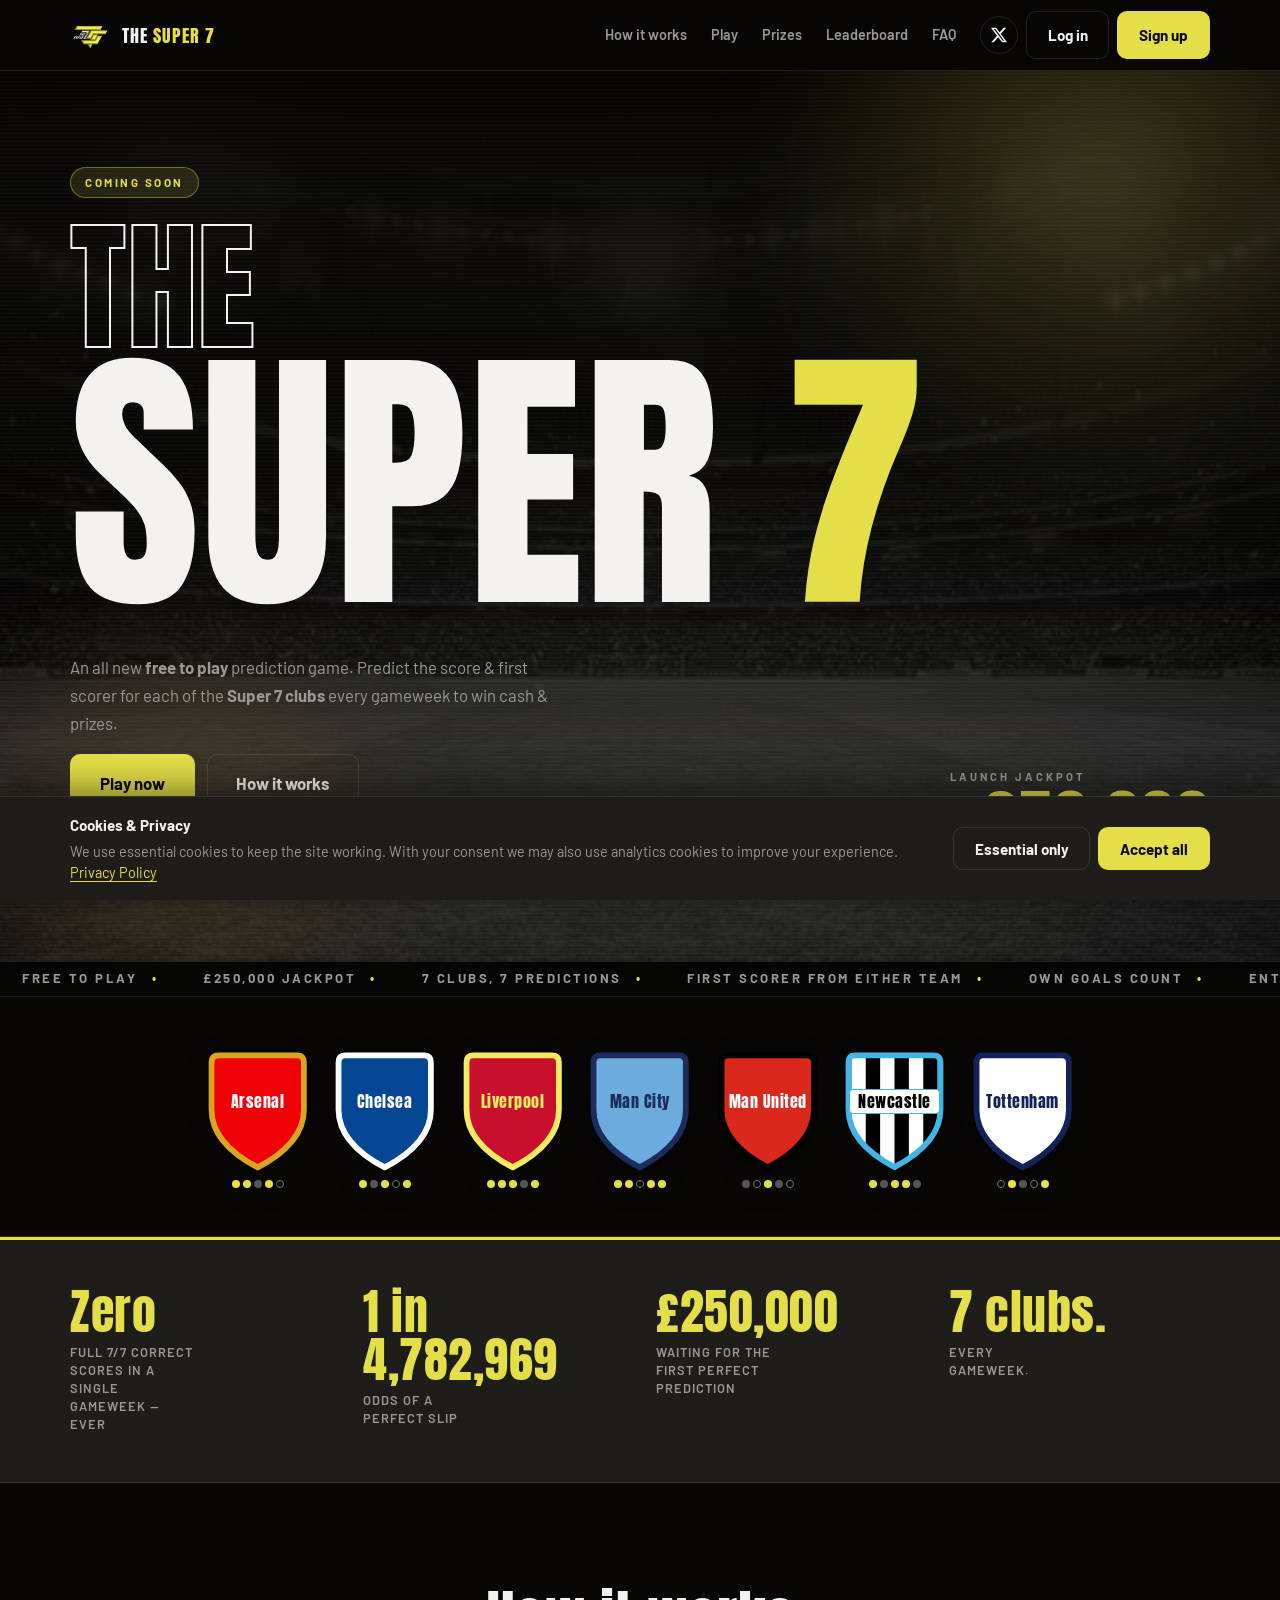
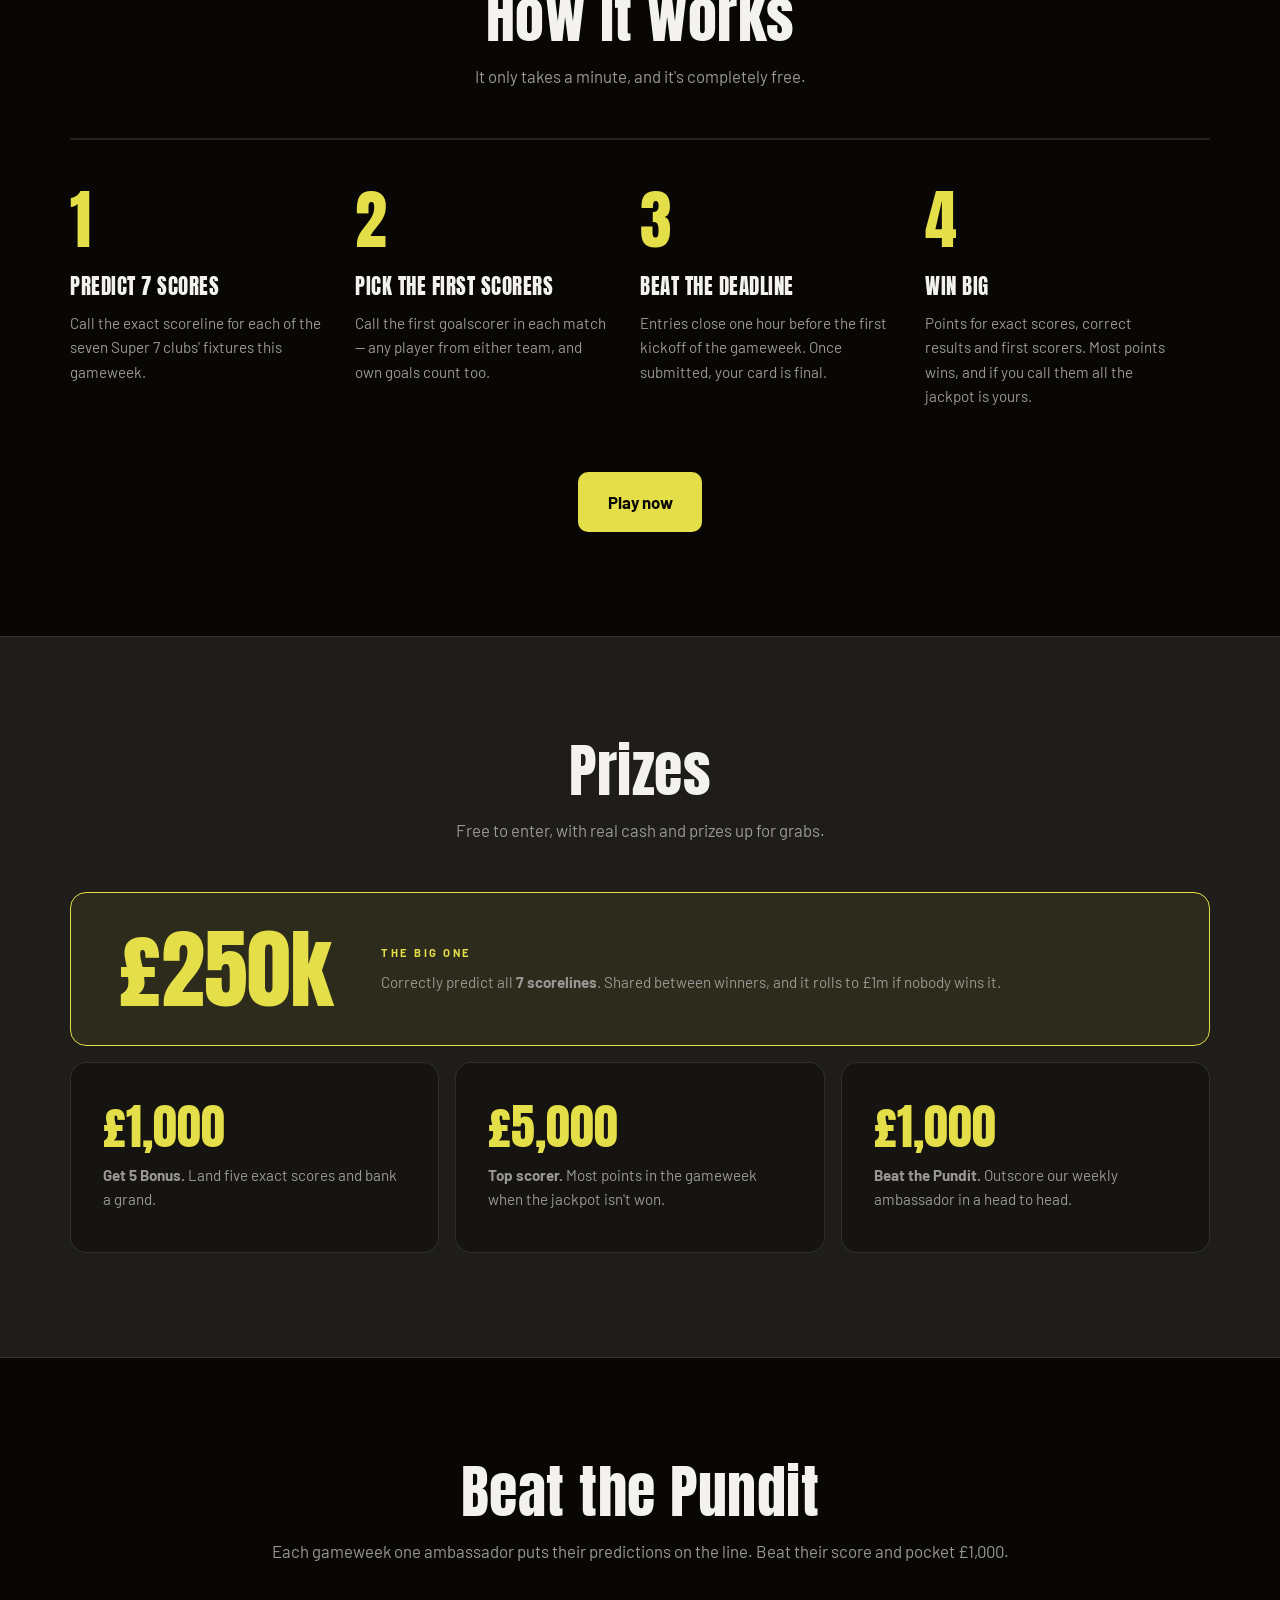
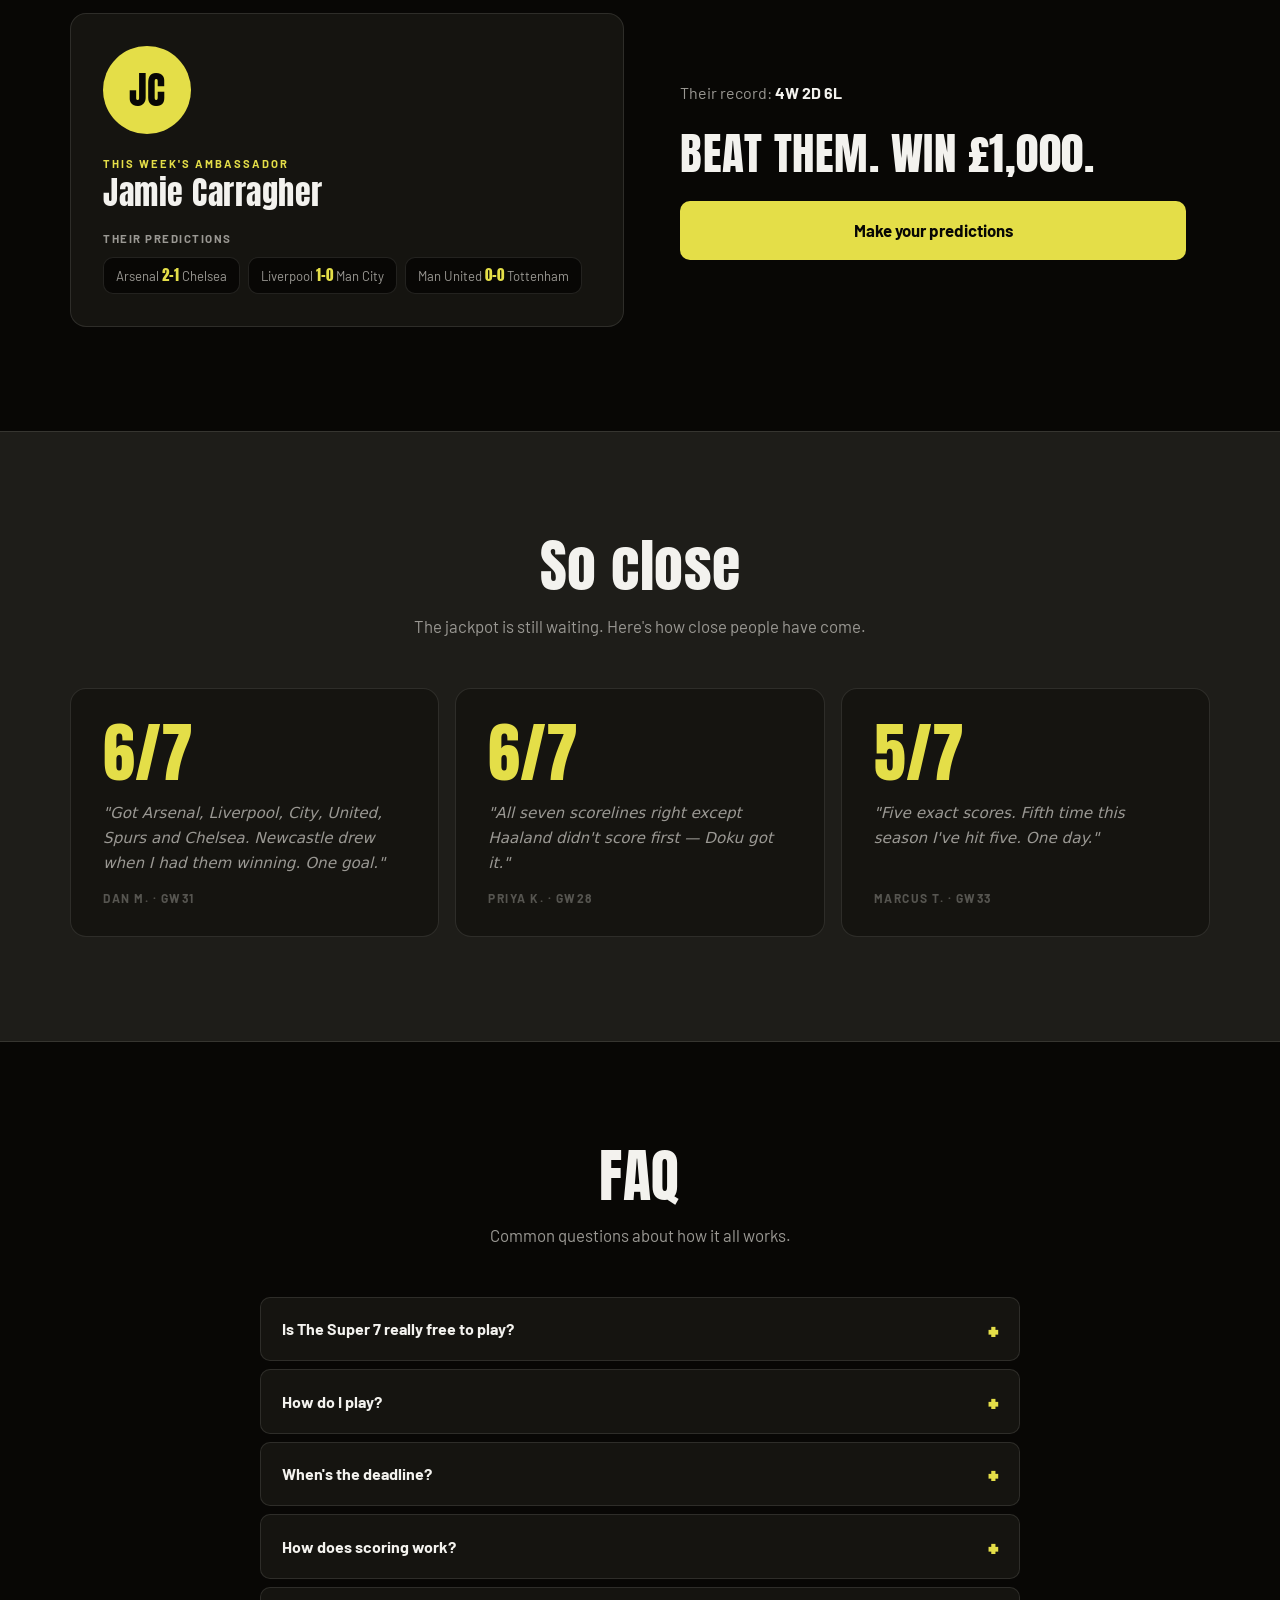
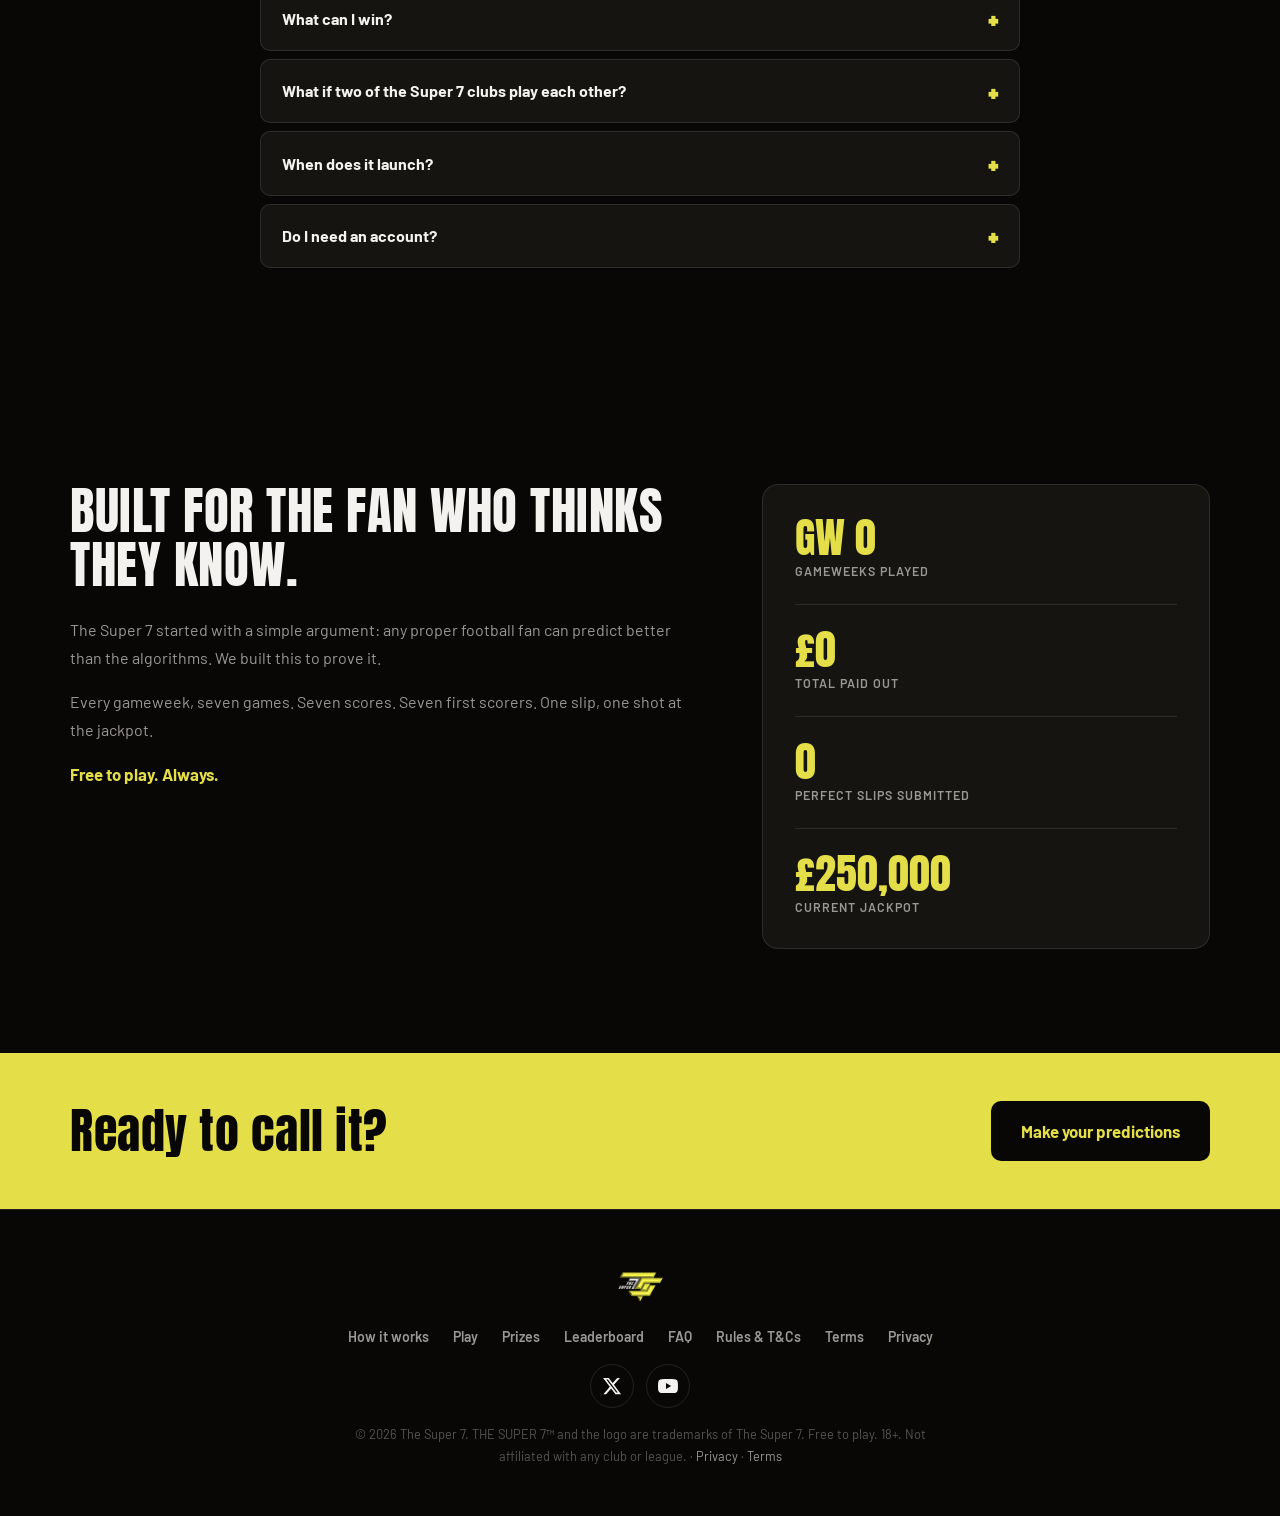
==== commit 594fe671: "Game rules v2, live matchday system, squads from the API, and site life Game rules: - Entries close " ====
--- a/index.html
+++ b/index.html
@@ -3,8 +3,8 @@
 <head>
   <meta charset="UTF-8" />
   <meta name="viewport" content="width=device-width, initial-scale=1.0" />
-  <title>The Super 7 | The Home of the Super 7</title>
-  <meta name="description" content="An all new free to play football prediction game. Predict the score and first scorer for each of the Super 7 clubs every gameweek to win cash and prizes." />
+  <title>The Super 7 | Free Football Prediction Game — Win £250,000</title>
+  <meta name="description" content="The Super 7 is a free football score prediction game. Predict the score and first goalscorer for Arsenal, Chelsea, Liverpool, Man City, Man United, Newcastle and Tottenham every gameweek to win a £250,000 jackpot." />
   <link rel="canonical" href="https://www.thesuper7.com/" />
   <meta name="robots" content="index, follow" />
   <meta name="theme-color" content="#1A1B1D" />
@@ -12,13 +12,14 @@
   <!-- Open Graph / social sharing -->
   <meta property="og:type" content="website" />
   <meta property="og:site_name" content="The Super 7" />
-  <meta property="og:title" content="The Super 7 | The Home of the Super 7" />
-  <meta property="og:description" content="An all new free to play football prediction game. Predict the score and first scorer for each of the Super 7 clubs to win cash and prizes." />
+  <meta property="og:title" content="The Super 7 | Free Football Prediction Game — Win £250,000" />
+  <meta property="og:description" content="Predict the score and first goalscorer for each of the Super 7 clubs every gameweek. Free to play. £250,000 jackpot." />
   <meta property="og:url" content="https://www.thesuper7.com/" />
   <meta property="og:image" content="https://www.thesuper7.com/brand/assets/logo.png" />
   <meta name="twitter:card" content="summary" />
-  <meta name="twitter:title" content="The Super 7" />
-  <meta name="twitter:description" content="Free to play football prediction game. Win cash and prizes." />
+  <meta name="twitter:site" content="@_TheSuper7_" />
+  <meta name="twitter:title" content="The Super 7 | Free Football Prediction Game" />
+  <meta name="twitter:description" content="Predict scores and first goalscorers for England's 7 biggest clubs every gameweek. Free to play. £250k jackpot." />
   <meta name="twitter:image" content="https://www.thesuper7.com/brand/assets/logo.png" />
 
   <!-- Google Search Console: paste your verification token into content="" below -->
@@ -29,21 +30,163 @@
   <link rel="preconnect" href="https://fonts.gstatic.com" crossorigin />
   <link href="https://fonts.googleapis.com/css2?family=Anton&family=Barlow:wght@400;500;600;700;800&display=swap" rel="stylesheet" />
   <link rel="stylesheet" href="css/styles.css" />
+
+  <!-- Structured data -->
+  <script type="application/ld+json">
+  {
+    "@context": "https://schema.org",
+    "@graph": [
+      {
+        "@type": "WebSite",
+        "@id": "https://www.thesuper7.com/#website",
+        "name": "The Super 7",
+        "alternateName": "The Super 7 Prediction Game",
+        "url": "https://www.thesuper7.com",
+        "description": "A free-to-play football score prediction game. Predict scores and first goalscorers for Arsenal, Chelsea, Liverpool, Manchester City, Manchester United, Newcastle and Tottenham every Premier League gameweek to win a £250,000 jackpot."
+      },
+      {
+        "@type": "Organization",
+        "@id": "https://www.thesuper7.com/#organization",
+        "name": "The Super 7",
+        "url": "https://www.thesuper7.com",
+        "logo": {
+          "@type": "ImageObject",
+          "url": "https://www.thesuper7.com/brand/assets/logo.png"
+        },
+        "sameAs": [
+          "https://x.com/_TheSuper7_",
+          "https://www.youtube.com/@thesuper7official"
+        ],
+        "description": "The Super 7 operates a free-to-play football prediction game where players predict the scoreline and first goalscorer for each of England's seven biggest clubs every gameweek."
+      }
+    ]
+  }
+  </script>
+  <script type="application/ld+json">
+  {
+    "@context": "https://schema.org",
+    "@type": "FAQPage",
+    "mainEntity": [
+      {
+        "@type": "Question",
+        "name": "Is The Super 7 really free to play?",
+        "acceptedAnswer": {
+          "@type": "Answer",
+          "text": "Yes, completely free. There's no entry fee and no purchase required. Just make your predictions and you're in with a chance to win cash and prizes."
+        }
+      },
+      {
+        "@type": "Question",
+        "name": "How do I play The Super 7?",
+        "acceptedAnswer": {
+          "@type": "Answer",
+          "text": "Each gameweek you predict the final score of all seven Super 7 clubs' games (Arsenal, Chelsea, Liverpool, Man City, Man United, Newcastle and Tottenham), and pick the first goalscorer in each match — any player from either team, with own goals counting too. Entries close one hour before the first kickoff."
+        }
+      },
+      {
+        "@type": "Question",
+        "name": "When is the Super 7 prediction deadline?",
+        "acceptedAnswer": {
+          "@type": "Answer",
+          "text": "Entries close one hour before the first of the seven games kicks off. Once your score card is submitted it is final — no amendments."
+        }
+      },
+      {
+        "@type": "Question",
+        "name": "How does scoring work in The Super 7?",
+        "acceptedAnswer": {
+          "@type": "Answer",
+          "text": "You earn points for correct results (win/draw/loss), more points for nailing the exact scoreline, and bonus points for correctly calling a club's first goalscorer. The player with the most points at the end of the gameweek wins."
+        }
+      },
+      {
+        "@type": "Question",
+        "name": "What can I win playing The Super 7?",
+        "acceptedAnswer": {
+          "@type": "Answer",
+          "text": "Cash and prizes every gameweek. The headline prize is a £250,000 jackpot for correctly predicting all seven exact scorelines. If nobody wins it, it rolls over. There is also a £5,000 prize for the top scorer, £1,000 for getting 5 exact scores, and £1,000 for beating the weekly ambassador (Beat the Pundit)."
+        }
+      },
+      {
+        "@type": "Question",
+        "name": "What are the Super 7 clubs?",
+        "acceptedAnswer": {
+          "@type": "Answer",
+          "text": "The seven clubs are Arsenal, Chelsea, Liverpool, Manchester City, Manchester United, Newcastle and Tottenham. If two Super 7 clubs play each other in the same gameweek, that fixture fills one slot and a selected wildcard fixture fills the seventh, so there are always seven predictions."
+        }
+      },
+      {
+        "@type": "Question",
+        "name": "When does The Super 7 launch?",
+        "acceptedAnswer": {
+          "@type": "Answer",
+          "text": "Very soon. You can sign up to be notified the moment The Super 7 goes live at thesuper7.com."
+        }
+      },
+      {
+        "@type": "Question",
+        "name": "Do I need an account to play The Super 7?",
+        "acceptedAnswer": {
+          "@type": "Answer",
+          "text": "At launch you'll create a free account to save your slips and track your standing on the leaderboard. The site is currently a preview, so no account is needed yet."
+        }
+      }
+    ]
+  }
+  </script>
+  <script type="application/ld+json">
+  {
+    "@context": "https://schema.org",
+    "@type": "HowTo",
+    "name": "How to play The Super 7",
+    "description": "Make free football predictions in minutes. Predict scores and first goalscorers for England's 7 biggest clubs each gameweek for a chance to win £250,000.",
+    "totalTime": "PT2M",
+    "supply": [
+      { "@type": "HowToSupply", "name": "Free account (at launch)" }
+    ],
+    "step": [
+      {
+        "@type": "HowToStep",
+        "position": 1,
+        "name": "Predict 7 scores",
+        "text": "Call the exact final scoreline for each of the seven Super 7 clubs' fixtures this gameweek: Arsenal, Chelsea, Liverpool, Man City, Man United, Newcastle and Tottenham."
+      },
+      {
+        "@type": "HowToStep",
+        "position": 2,
+        "name": "Pick the first goalscorer",
+        "text": "For each of the seven fixtures, predict which player will score that Super 7 club's first goal of the game."
+      },
+      {
+        "@type": "HowToStep",
+        "position": 3,
+        "name": "Beat the deadline",
+        "text": "Submit your slip at least one hour before the first of the seven games kicks off. Submitted score cards are final and cannot be amended."
+      },
+      {
+        "@type": "HowToStep",
+        "position": 4,
+        "name": "Collect your points and prizes",
+        "text": "Earn points for correct results, exact scorelines, and first goalscorers. The player with the most points wins. Predict all seven exact scores to win the £250,000 jackpot."
+      }
+    ]
+  }
+  </script>
 </head>
 <body>
 
   <!-- ===== Header ===== -->
   <header class="site-header" id="top">
     <div class="container header-inner">
-      <a class="brand" href="index.html">
-        <img src="brand/assets/logo.png" alt="" class="brand-mark" />
+      <a class="brand" href="/">
+        <img src="brand/assets/logo.png" alt="The Super 7" class="brand-mark" />
         <span class="brand-word"><span class="brand-the">THE</span> <span class="brand-s7">SUPER 7</span></span>
       </a>
       <nav class="nav" id="nav">
         <a href="#how">How it works</a>
-        <a href="game.html">Play</a>
+        <a href="/game">Play</a>
         <a href="#prizes">Prizes</a>
-        <a href="leaderboard.html">Leaderboard</a>
+        <a href="/leaderboard">Leaderboard</a>
         <a href="#faq">FAQ</a>
       </nav>
       <div class="header-actions">
@@ -75,7 +218,7 @@
         <div class="hero-foot-text">
           <p class="hero-sub">An all new <strong>free to play</strong> prediction game. Predict the score &amp; first scorer for each of the <strong>Super 7 clubs</strong> every gameweek to win cash &amp; prizes.</p>
           <div class="hero-cta">
-            <a href="game.html" class="btn btn-primary btn-lg">Play now</a>
+            <a href="/game" class="btn btn-primary btn-lg">Play now</a>
             <a href="#how" class="btn btn-ghost btn-lg">How it works</a>
           </div>
           <form class="notify" id="notify">
@@ -92,6 +235,14 @@
       </div>
     </div>
   </section>
+
+  <!-- ===== Ticker ===== -->
+  <div class="ticker" aria-hidden="true">
+    <div class="ticker-track">
+      <span>Free to play</span><span>£250,000 jackpot</span><span>7 clubs, 7 predictions</span><span>First scorer from either team</span><span>Own goals count</span><span>Entries close 1 hour before kickoff</span><span>Every gameweek</span>
+      <span>Free to play</span><span>£250,000 jackpot</span><span>7 clubs, 7 predictions</span><span>First scorer from either team</span><span>Own goals count</span><span>Entries close 1 hour before kickoff</span><span>Every gameweek</span>
+    </div>
+  </div>
 
   <!-- ===== Club strip ===== -->
   <div class="clubs-strip">
@@ -138,12 +289,12 @@
         <div class="step">
           <span class="step-num">2</span>
           <h3>Pick the first scorers</h3>
-          <p>For each of the seven Super 7 clubs, predict who'll bag their team's first goal of the game.</p>
+          <p>Call the first goalscorer in each match — any player from either team, and own goals count too.</p>
         </div>
         <div class="step">
           <span class="step-num">3</span>
           <h3>Beat the deadline</h3>
-          <p>Lock in your slip before Saturday 3pm. Edit as many times as you like until then.</p>
+          <p>Entries close one hour before the first kickoff of the gameweek. Once submitted, your card is final.</p>
         </div>
         <div class="step">
           <span class="step-num">4</span>
@@ -152,7 +303,7 @@
         </div>
       </div>
       <div class="section-cta">
-        <a href="game.html" class="btn btn-primary btn-lg">Play now</a>
+        <a href="/game" class="btn btn-primary btn-lg">Play now</a>
       </div>
     </div>
   </section>
@@ -210,7 +361,7 @@
         <div class="pundit-challenge">
           <p class="pundit-record">Their record: <strong>4W 2D 6L</strong></p>
           <p class="pundit-cta-text">Beat them. Win £1,000.</p>
-          <a href="game.html" class="btn btn-primary btn-lg">Make your predictions</a>
+          <a href="/game" class="btn btn-primary btn-lg">Make your predictions</a>
         </div>
       </div>
     </div>
@@ -253,19 +404,19 @@
         </details>
         <details class="faq-item">
           <summary>How do I play?</summary>
-          <p>Each gameweek you predict the final score of all seven Super 7 clubs' games, and pick each club's first goalscorer. Lock in your slip before the deadline and you're done.</p>
+          <p>Each gameweek you predict the final score of all seven Super 7 clubs' games, and pick the first goalscorer in each match — any player from either team, and own goals count. Lock in your slip before the deadline and you're done.</p>
         </details>
         <details class="faq-item">
           <summary>When's the deadline?</summary>
-          <p>Before the first of the seven games kicks off (usually Saturday at 3pm). You can edit your slip as many times as you like right up until then.</p>
+          <p>Entries close one hour before the first of the seven games kicks off. And once your score card is in, it's final — no amendments, so call it with conviction.</p>
         </details>
         <details class="faq-item">
           <summary>How does scoring work?</summary>
-          <p>You earn points for correct results, more points for nailing the exact scoreline, and bonus points for calling a club's first goalscorer. The player with the most points wins. Full detail is in the <a href="rules.html">Rules &amp; T&amp;Cs</a>.</p>
+          <p>You earn points for correct results, more points for nailing the exact scoreline, and bonus points for calling the first goalscorer in each match. The player with the most points wins. Full detail is in the <a href="/rules">Rules &amp; T&amp;Cs</a>.</p>
         </details>
         <details class="faq-item">
           <summary>What can I win?</summary>
-          <p>Cash and prizes every gameweek, including a rolling jackpot if you predict everything correctly. Exact prizes are confirmed in the <a href="rules.html">Rules &amp; T&amp;Cs</a>.</p>
+          <p>Cash and prizes every gameweek, including a rolling jackpot if you predict everything correctly. Exact prizes are confirmed in the <a href="/rules">Rules &amp; T&amp;Cs</a>.</p>
         </details>
         <details class="faq-item">
           <summary>What if two of the Super 7 clubs play each other?</summary>
@@ -319,7 +470,7 @@
   <section class="cta-strip">
     <div class="container cta-inner">
       <h2>Ready to call it?</h2>
-      <a href="game.html" class="btn btn-primary btn-lg">Make your predictions</a>
+      <a href="/game" class="btn btn-primary btn-lg">Make your predictions</a>
     </div>
   </section>
 
@@ -331,13 +482,13 @@
       </div>
       <nav class="footer-nav">
         <a href="#how">How it works</a>
-        <a href="game.html">Play</a>
+        <a href="/game">Play</a>
         <a href="#prizes">Prizes</a>
-        <a href="leaderboard.html">Leaderboard</a>
+        <a href="/leaderboard">Leaderboard</a>
         <a href="#faq">FAQ</a>
-        <a href="rules.html">Rules &amp; T&amp;Cs</a>
-        <a href="terms.html">Terms</a>
-        <a href="privacy.html">Privacy</a>
+        <a href="/rules">Rules &amp; T&amp;Cs</a>
+        <a href="/terms">Terms</a>
+        <a href="/privacy">Privacy</a>
       </nav>
       <div class="socials">
         <a class="social" href="https://x.com/_TheSuper7_" target="_blank" rel="noopener" aria-label="The Super 7 on X (Twitter)">
@@ -351,7 +502,7 @@
           </svg>
         </a>
       </div>
-      <p class="footer-legal">&copy; <span id="year"></span> The Super 7. THE SUPER 7&trade; and the logo are trademarks of The Super 7. Free to play. 18+. Not affiliated with any club or league. &middot; <a href="privacy.html">Privacy</a> &middot; <a href="terms.html">Terms</a></p>
+      <p class="footer-legal">&copy; <span id="year"></span> The Super 7. THE SUPER 7&trade; and the logo are trademarks of The Super 7. Free to play. 18+. Not affiliated with any club or league. &middot; <a href="/privacy">Privacy</a> &middot; <a href="/terms">Terms</a></p>
     </div>
   </footer>
 
@@ -360,7 +511,7 @@
     <div class="cookie-inner container">
       <div class="cookie-text">
         <strong>Cookies &amp; Privacy</strong>
-        <p>We use essential cookies to keep the site working. With your consent we may also use analytics cookies to improve your experience. <a href="privacy.html">Privacy Policy</a></p>
+        <p>We use essential cookies to keep the site working. With your consent we may also use analytics cookies to improve your experience. <a href="/privacy">Privacy Policy</a></p>
       </div>
       <div class="cookie-actions">
         <button class="btn btn-ghost" id="cookieEssential">Essential only</button>
--- a/css/styles.css
+++ b/css/styles.css
@@ -1264,6 +1264,52 @@
 .gw-scorer strong { color: var(--s7-text); }
 
 /* ============================================================
+   404 page
+   ============================================================ */
+.not-found-page {
+  min-height: 70vh;
+  display: flex;
+  align-items: center;
+}
+.not-found-inner {
+  text-align: center;
+  padding: var(--sp-16) 0;
+}
+.not-found-num {
+  font: 400 clamp(8rem, 25vw, 16rem)/1 var(--s7-font-display);
+  color: var(--s7-text);
+  letter-spacing: -4px;
+  margin-bottom: var(--sp-4);
+  animation: s7-slide-in 0.7s cubic-bezier(0.22, 1, 0.36, 1) both;
+}
+.not-found-num span {
+  color: var(--s7-yellow);
+}
+.not-found-title {
+  font: 400 clamp(2rem, 6vw, 3.5rem)/1 var(--s7-font-display);
+  text-transform: uppercase;
+  letter-spacing: 1px;
+  margin: 0 0 var(--sp-4);
+  animation: s7-slide-in 0.7s cubic-bezier(0.22, 1, 0.36, 1) both;
+  animation-delay: 0.12s;
+}
+.not-found-sub {
+  color: var(--s7-text-muted);
+  font-size: 1.1rem;
+  margin: 0 0 var(--sp-8);
+  animation: s7-fade-up 0.6s cubic-bezier(0.22, 1, 0.36, 1) both;
+  animation-delay: 0.22s;
+}
+.not-found-actions {
+  display: flex;
+  gap: var(--sp-3);
+  justify-content: center;
+  flex-wrap: wrap;
+  animation: s7-fade-up 0.6s cubic-bezier(0.22, 1, 0.36, 1) both;
+  animation-delay: 0.32s;
+}
+
+/* ============================================================
    Stat block — How hard is it?
    ============================================================ */
 #stats {
@@ -1492,7 +1538,7 @@
 }
 
 /* ============================================================
-   Club form guides
+   Club form guides (clubs strip)
    ============================================================ */
 .shield {
   display: flex;
@@ -1514,6 +1560,156 @@
 .form-dot-W { background: var(--s7-yellow); }
 .form-dot-D { background: oklch(0.45 0.005 95); }
 .form-dot-L { background: transparent; border: 1.5px solid oklch(0.55 0.005 95); }
+
+/* ============================================================
+   Slip counter banner
+   ============================================================ */
+.slip-counter {
+  display: flex;
+  align-items: center;
+  justify-content: center;
+  gap: var(--sp-3);
+  margin-bottom: var(--sp-3);
+  font-family: var(--s7-font-body);
+  flex-wrap: wrap;
+}
+.slip-counter-num {
+  font: 400 1.4rem/1 var(--s7-font-display);
+  color: var(--s7-yellow);
+  letter-spacing: 0.5px;
+}
+.slip-counter-label {
+  font-size: 0.82rem;
+  color: var(--s7-text-muted);
+}
+.slip-counter-live {
+  display: inline-flex;
+  align-items: center;
+  gap: 0.3em;
+  font-size: 0.72rem;
+  font-weight: 700;
+  letter-spacing: 1px;
+  text-transform: uppercase;
+  color: var(--s7-yellow);
+}
+@keyframes s7-live-pulse {
+  0%, 100% { opacity: 1; }
+  50%       { opacity: 0.3; }
+}
+.slip-counter-dot {
+  animation: s7-live-pulse 1.5s ease-in-out infinite;
+}
+
+/* ============================================================
+   Fixture form guides & H2H
+   ============================================================ */
+.fixture-meta {
+  font-size: 0.8rem;
+  color: var(--s7-text-muted);
+  display: flex;
+  flex-direction: column;
+  gap: var(--sp-2);
+  padding-top: var(--sp-3);
+  border-top: 1px solid var(--s7-border);
+}
+.fixture-forms {
+  display: flex;
+  flex-direction: row;
+  gap: var(--sp-6);
+}
+.form-track {
+  display: flex;
+  flex-direction: row;
+  align-items: center;
+  gap: var(--sp-1);
+}
+.form-team-name {
+  font-weight: 700;
+  font-size: 0.68rem;
+  text-transform: uppercase;
+  letter-spacing: 0.5px;
+  color: var(--s7-text-muted);
+  min-width: 2.5rem;
+}
+.fdot {
+  width: 10px;
+  height: 10px;
+  border-radius: 50%;
+  display: inline-block;
+  flex-shrink: 0;
+}
+.fdot-w { background: var(--s7-yellow); }
+.fdot-d { background: var(--s7-slate); }
+.fdot-l { background: transparent; border: 1.5px solid var(--s7-border); }
+.fixture-h2h {
+  font-size: 0.75rem;
+  color: var(--s7-text-muted);
+  font-style: italic;
+  margin-top: var(--sp-1);
+}
+
+/* ============================================================
+   Most popular picks
+   ============================================================ */
+.popular-picks {
+  margin-top: var(--sp-12);
+  padding-top: var(--sp-8);
+  border-top: 1px solid var(--s7-border);
+}
+.popular-title {
+  font: 400 clamp(1.6rem, 4vw, 2.4rem)/1 var(--s7-font-display);
+  text-transform: uppercase;
+  letter-spacing: 0.5px;
+  margin: 0 0 var(--sp-6);
+}
+.popular-grid {
+  display: grid;
+  grid-template-columns: repeat(auto-fit, minmax(280px, 1fr));
+  gap: var(--sp-3);
+  margin-bottom: var(--sp-4);
+}
+.pop-card {
+  background: var(--s7-graphite);
+  border: 1px solid var(--s7-border);
+  border-radius: var(--s7-radius);
+  padding: var(--sp-4);
+}
+.pop-fixture {
+  font: 700 0.78rem/1 var(--s7-font-body);
+  text-transform: uppercase;
+  letter-spacing: 0.5px;
+  color: var(--s7-text-muted);
+  margin-bottom: var(--sp-3);
+}
+.pop-row {
+  display: flex;
+  align-items: center;
+  gap: var(--sp-3);
+  margin-bottom: var(--sp-2);
+}
+.pop-score {
+  font: 400 1.1rem/1 var(--s7-font-display);
+  color: var(--s7-text);
+  min-width: 3.5rem;
+}
+.pop-bar-wrap {
+  flex: 1;
+  height: 6px;
+  background: oklch(0.88 0.165 107 / 0.1);
+  border-radius: 99px;
+  overflow: hidden;
+}
+.pop-bar {
+  height: 100%;
+  background: var(--s7-yellow);
+  border-radius: 99px;
+}
+.pop-pct {
+  font: 600 0.75rem/1 var(--s7-font-body);
+  color: var(--s7-text-muted);
+  min-width: 2.5rem;
+  text-align: right;
+}
 
 /* ============================================================
    Responsive
@@ -1609,3 +1805,231 @@
   .cookie-actions { flex-direction: row; gap: var(--sp-2); }
   .cookie-actions .btn { flex: 1; padding: 0.6rem 0.8rem; font-size: 0.88rem; }
 }
+
+/* ============================================================
+   Game 2.0 addendum — chips, progress, sticky submit, feedback
+   ============================================================ */
+
+/* Sticky slip footer (overflow:hidden on .slip would break sticky) */
+.slip { overflow: visible; }
+.fixtures { border-radius: var(--s7-radius-lg) var(--s7-radius-lg) 0 0; overflow: hidden; }
+.slip-footer {
+  position: sticky; bottom: 0; z-index: 30;
+  background: oklch(0.13 0.008 95 / 0.92);
+  -webkit-backdrop-filter: blur(10px); backdrop-filter: blur(10px);
+  border-top: 1px solid var(--s7-border);
+  border-radius: 0 0 var(--s7-radius-lg) var(--s7-radius-lg);
+  box-shadow: 0 -8px 24px rgba(0,0,0,.35);
+}
+
+/* First-scorer chips */
+.scorer-chips { display: flex; flex-wrap: wrap; gap: .45rem; }
+.chip {
+  padding: .42rem .85rem; border-radius: 999px; cursor: pointer;
+  background: transparent; color: var(--s7-text);
+  border: 1.5px solid var(--s7-border); font-family: var(--s7-font-body);
+  font-size: .88rem; font-weight: 600; white-space: nowrap;
+  transition: border-color .15s ease, background .15s ease, color .15s ease, transform .12s ease;
+}
+.chip:hover { border-color: var(--s7-yellow); color: var(--s7-yellow); transform: translateY(-1px); }
+.chip.sel { background: var(--s7-yellow); border-color: var(--s7-yellow); color: var(--s7-ink); }
+.chip-other { border-style: dashed; }
+.fixture-scorer .scorer-input { margin-top: .55rem; }
+
+/* Progress */
+.progress-wrap { margin: 0 0 1.1rem; }
+.progress-track { display: flex; gap: 6px; }
+.progress-seg { flex: 1; height: 8px; border-radius: 4px; background: rgba(255,255,255,.1); transition: background .3s ease, box-shadow .3s ease; }
+.progress-seg.filled { background: var(--s7-yellow); box-shadow: 0 0 10px rgba(220,225,64,.5); }
+
+/* Submitted banner */
+.submitted-banner {
+  display: flex; align-items: center; gap: .7rem;
+  background: rgba(220,225,64,.08); border: 1px solid rgba(220,225,64,.5);
+  border-radius: 12px; padding: .8rem 1.1rem; margin-bottom: 1.1rem;
+}
+.submitted-banner p { margin: 0; font-size: .92rem; color: var(--s7-text); }
+.submitted-dot { width: 10px; height: 10px; border-radius: 50%; background: var(--s7-yellow); flex: 0 0 auto; animation: s7-glowdot 2s ease-in-out infinite; }
+@keyframes s7-glowdot { 0%,100% { box-shadow: 0 0 0 0 rgba(220,225,64,.5); } 50% { box-shadow: 0 0 0 6px rgba(220,225,64,0); } }
+
+/* Toast */
+.toast {
+  position: fixed; left: 50%; bottom: 84px; transform: translate(-50%, 16px);
+  background: var(--s7-graphite); color: var(--s7-text); border: 1px solid var(--s7-border);
+  padding: .55rem 1.1rem; border-radius: 999px; font-size: .88rem; font-weight: 600;
+  opacity: 0; pointer-events: none; transition: opacity .25s ease, transform .25s ease; z-index: 90;
+}
+.toast.show { opacity: 1; transform: translate(-50%, 0); }
+
+/* Confetti */
+.confetti { position: fixed; inset: 0; pointer-events: none; z-index: 120; overflow: hidden; }
+.confetti span { position: absolute; top: -12px; border-radius: 2px; animation: s7-fall linear both; }
+@keyframes s7-fall { to { transform: translateY(105vh) rotate(560deg); } }
+
+/* Modal picks summary */
+.modal-picks { list-style: none; margin: 0 0 1.2rem; padding: 0; text-align: left; max-height: 38vh; overflow-y: auto; }
+.modal-picks li { display: flex; justify-content: space-between; gap: 1rem; padding: .45rem .2rem; border-bottom: 1px solid var(--s7-border); font-size: .95rem; }
+.modal-picks li:last-child { border-bottom: 0; }
+.modal-picks strong { color: var(--s7-yellow); font-family: var(--s7-font-display); letter-spacing: 1px; }
+.pick-scorer { color: var(--s7-text-muted); }
+
+/* Skeleton loading */
+@keyframes s7-shimmer { from { background-position: -200px 0; } to { background-position: 200px 0; } }
+.fixture.skeleton { pointer-events: none; }
+.sk-line, .sk-dot, .sk-score {
+  border-radius: 8px;
+  background: linear-gradient(90deg, rgba(255,255,255,.05) 25%, rgba(255,255,255,.12) 50%, rgba(255,255,255,.05) 75%);
+  background-size: 400px 100%; animation: s7-shimmer 1.2s linear infinite;
+}
+.sk-row { display: flex; align-items: center; gap: .8rem; margin: .7rem 0; }
+.sk-line { height: 14px; flex: 1; }
+.sk-line.sk-sm { width: 40%; flex: none; height: 10px; }
+.sk-line.sk-chips { height: 30px; border-radius: 999px; }
+.sk-dot { width: 38px; height: 38px; border-radius: 50%; flex: none; }
+.sk-score { width: 90px; height: 34px; flex: none; }
+
+/* Game mobile tweaks */
+@media (max-width: 560px) {
+  .scorer-chips { flex-wrap: nowrap; justify-content: flex-start; overflow-x: auto; padding-bottom: 4px; -webkit-overflow-scrolling: touch; scrollbar-width: none; }
+  .scorer-chips::-webkit-scrollbar { display: none; }
+  .chip { padding: .5rem .9rem; }             /* bigger touch targets */
+  .slip-footer .btn { padding: .6rem .9rem; font-size: .9rem; }
+  .toast { bottom: 96px; }
+}
+
+/* ============================================================
+   Matchday & interactivity addendum
+   ============================================================ */
+
+/* Scroll progress + header state */
+#scrollProgress {
+  position: fixed; top: 0; left: 0; height: 3px; width: 0;
+  background: linear-gradient(90deg, var(--s7-yellow), var(--s7-yellow-hover));
+  z-index: 200; pointer-events: none; box-shadow: 0 0 8px rgba(220,225,64,.6);
+}
+.site-header { transition: box-shadow .25s ease, background .25s ease; }
+.site-header.scrolled { box-shadow: 0 10px 30px rgba(0,0,0,.45); }
+
+/* Side tabs: pick the first scorer from EITHER team */
+.side-tabs { display: flex; gap: .4rem; margin-bottom: .55rem; flex-wrap: wrap; }
+.side-tab {
+  padding: .38rem .8rem; border-radius: 8px; cursor: pointer;
+  background: transparent; color: var(--s7-text-muted);
+  border: 1.5px solid var(--s7-border);
+  font: 700 .78rem/1 var(--s7-font-body); letter-spacing: .4px; text-transform: uppercase;
+  transition: border-color .15s ease, color .15s ease, background .15s ease;
+}
+.side-tab:hover { border-color: var(--s7-yellow); color: var(--s7-yellow); }
+.side-tab.active { background: rgba(220,225,64,.12); border-color: var(--s7-yellow); color: var(--s7-yellow); }
+.scorer-area { width: 100%; }
+.scorer-specials { margin-top: .5rem; padding-top: .5rem; border-top: 1px dashed var(--s7-border); }
+.chip-og { border-color: rgba(226,59,59,.5); }
+.chip-og:hover { border-color: var(--s7-error); color: var(--s7-error); }
+.chip-og.sel { background: var(--s7-error); border-color: var(--s7-error); color: #fff; }
+
+/* Locked slip (submitted = final, or entries closed) */
+.slip.locked .score-btn,
+.slip.locked .chip,
+.slip.locked .side-tab { opacity: .45; cursor: not-allowed; }
+.slip.locked .scorer-input { opacity: .55; }
+.slip.locked .fixture:hover { transform: none; }
+
+/* Live matchday strip on each fixture */
+.fixture-live {
+  display: flex; align-items: center; justify-content: center; gap: .6rem;
+  padding: .45rem .8rem; border-radius: 10px;
+  background: rgba(0,0,0,.28); border: 1px solid var(--s7-border);
+}
+.live-dot { width: 9px; height: 9px; border-radius: 50%; background: var(--s7-error); animation: s7-livedot 1.2s ease-in-out infinite; }
+.live-dot.ft { background: var(--s7-slate); animation: none; }
+@keyframes s7-livedot { 0%,100% { opacity: 1; } 50% { opacity: .35; } }
+.live-score { font-family: var(--s7-font-display); font-size: 1.25rem; letter-spacing: 1px; color: var(--s7-text); }
+.live-min { font: 700 .78rem/1 var(--s7-font-body); color: var(--s7-yellow); text-transform: uppercase; letter-spacing: 1px; }
+
+/* Live verdicts painted onto the card edge */
+.fixture.v-exact  { border-color: rgba(63,185,91,.65); box-shadow: 0 0 18px rgba(63,185,91,.15); }
+.fixture.v-result { border-color: rgba(220,225,64,.6); }
+.fixture.v-miss   { border-color: rgba(226,59,59,.55); }
+.fixture.v-miss .fixture-live { border-color: rgba(226,59,59,.4); }
+.fixture.v-exact .fixture-live { border-color: rgba(63,185,91,.45); }
+
+/* Leaderboard controls */
+.lb-controls { display: flex; align-items: center; justify-content: space-between; gap: 1rem; flex-wrap: wrap; margin-bottom: 1.4rem; }
+.lb-tabs { display: flex; gap: .5rem; }
+.lb-tab {
+  padding: .55rem 1.2rem; border-radius: 999px; cursor: pointer;
+  background: transparent; color: var(--s7-text-muted);
+  border: 1.5px solid var(--s7-border); font: 700 .9rem/1 var(--s7-font-body);
+  transition: border-color .15s ease, color .15s ease, background .15s ease;
+}
+.lb-tab:hover { border-color: var(--s7-yellow); color: var(--s7-yellow); }
+.lb-tab.active { background: var(--s7-yellow); border-color: var(--s7-yellow); color: var(--s7-ink); }
+.lb-search {
+  padding: .6rem 1rem; min-width: 220px; border-radius: 999px;
+  background: rgba(26,27,29,.6); color: var(--s7-text);
+  border: 1.5px solid var(--s7-border); font: 500 .92rem/1.2 var(--s7-font-body);
+}
+.lb-search::placeholder { color: var(--s7-slate); }
+.lb-search:focus { outline: none; border-color: var(--s7-yellow); }
+
+/* Sortable headers */
+.leaderboard thead th[data-sort] { cursor: pointer; user-select: none; }
+.leaderboard thead th[data-sort]:hover { color: var(--s7-yellow); }
+.leaderboard thead th[data-sort]::after { content: "↕"; opacity: .35; margin-left: .35rem; font-size: .8em; }
+.leaderboard thead th[data-sort].sorted::after { content: "↑"; opacity: 1; color: var(--s7-yellow); }
+.leaderboard thead th[data-sort].sorted.desc::after { content: "↓"; }
+.lb-empty { text-align: center; color: var(--s7-slate); padding: 1.4rem !important; }
+
+/* Podium */
+.podium { display: flex; align-items: flex-end; justify-content: center; gap: .9rem; margin-bottom: 1.6rem; }
+.podium-card {
+  flex: 0 1 190px; display: flex; flex-direction: column; align-items: center; gap: .25rem;
+  padding: 1.2rem 1rem 1rem; border-radius: 14px 14px 0 0;
+  background: rgba(255,255,255,.05); border: 1px solid var(--s7-border); border-bottom: 4px solid var(--s7-silver);
+  animation: s7-pop .5s ease both;
+}
+.podium-card.place-1 {
+  border-bottom-color: var(--s7-yellow); padding-bottom: 2.2rem;
+  background: linear-gradient(180deg, rgba(220,225,64,.14), rgba(220,225,64,.03));
+  box-shadow: 0 -6px 34px rgba(220,225,64,.12);
+}
+.podium-card.place-2 { padding-bottom: 1.5rem; animation-delay: .08s; }
+.podium-card.place-3 { border-bottom-color: #b08d57; animation-delay: .16s; }
+.podium-rank { font-family: var(--s7-font-display); font-size: 1.1rem; color: var(--s7-text-muted); }
+.place-1 .podium-rank { color: var(--s7-yellow); font-size: 1.5rem; }
+.podium-avatar {
+  width: 52px; height: 52px; border-radius: 50%; display: grid; place-items: center;
+  background: var(--s7-graphite); border: 2px solid var(--s7-border);
+  font: 800 1rem/1 var(--s7-font-body); color: var(--s7-text);
+}
+.place-1 .podium-avatar { border-color: var(--s7-yellow); box-shadow: 0 0 18px rgba(220,225,64,.35); }
+.podium-name { font-weight: 700; font-size: .95rem; }
+.podium-pts { font-family: var(--s7-font-display); font-size: 1.7rem; color: var(--s7-yellow); line-height: 1; }
+.place-1 .podium-pts { font-size: 2.2rem; }
+.podium-sub { font-size: .78rem; color: var(--s7-text-muted); }
+
+/* Ticker marquee (landing) */
+.ticker { overflow: hidden; border-top: 1px solid var(--s7-border); border-bottom: 1px solid var(--s7-border); background: rgba(0,0,0,.35); }
+.ticker-track { display: inline-flex; white-space: nowrap; animation: s7-marquee 26s linear infinite; will-change: transform; }
+.ticker-track span { display: inline-flex; align-items: center; gap: .9rem; padding: .65rem 1.4rem; font: 700 .82rem/1 var(--s7-font-body); letter-spacing: 2.5px; text-transform: uppercase; color: var(--s7-text-muted); }
+.ticker-track span::after { content: "•"; color: var(--s7-yellow); }
+@keyframes s7-marquee { to { transform: translateX(-50%); } }
+.ticker:hover .ticker-track { animation-play-state: paused; }
+
+/* Shields: allow 3D tilt */
+.club-row { perspective: 700px; }
+.shield { will-change: transform; }
+
+@media (prefers-reduced-motion: reduce) {
+  .ticker-track { animation: none; }
+  #scrollProgress { display: none; }
+}
+
+@media (max-width: 560px) {
+  .lb-controls { flex-direction: column; align-items: stretch; }
+  .lb-search { width: 100%; }
+  .podium { gap: .5rem; }
+  .podium-card { flex-basis: 32%; padding: .9rem .5rem .8rem; }
+  .podium-name { font-size: .8rem; }
+  .side-tab { flex: 1; text-align: center; }
+}
